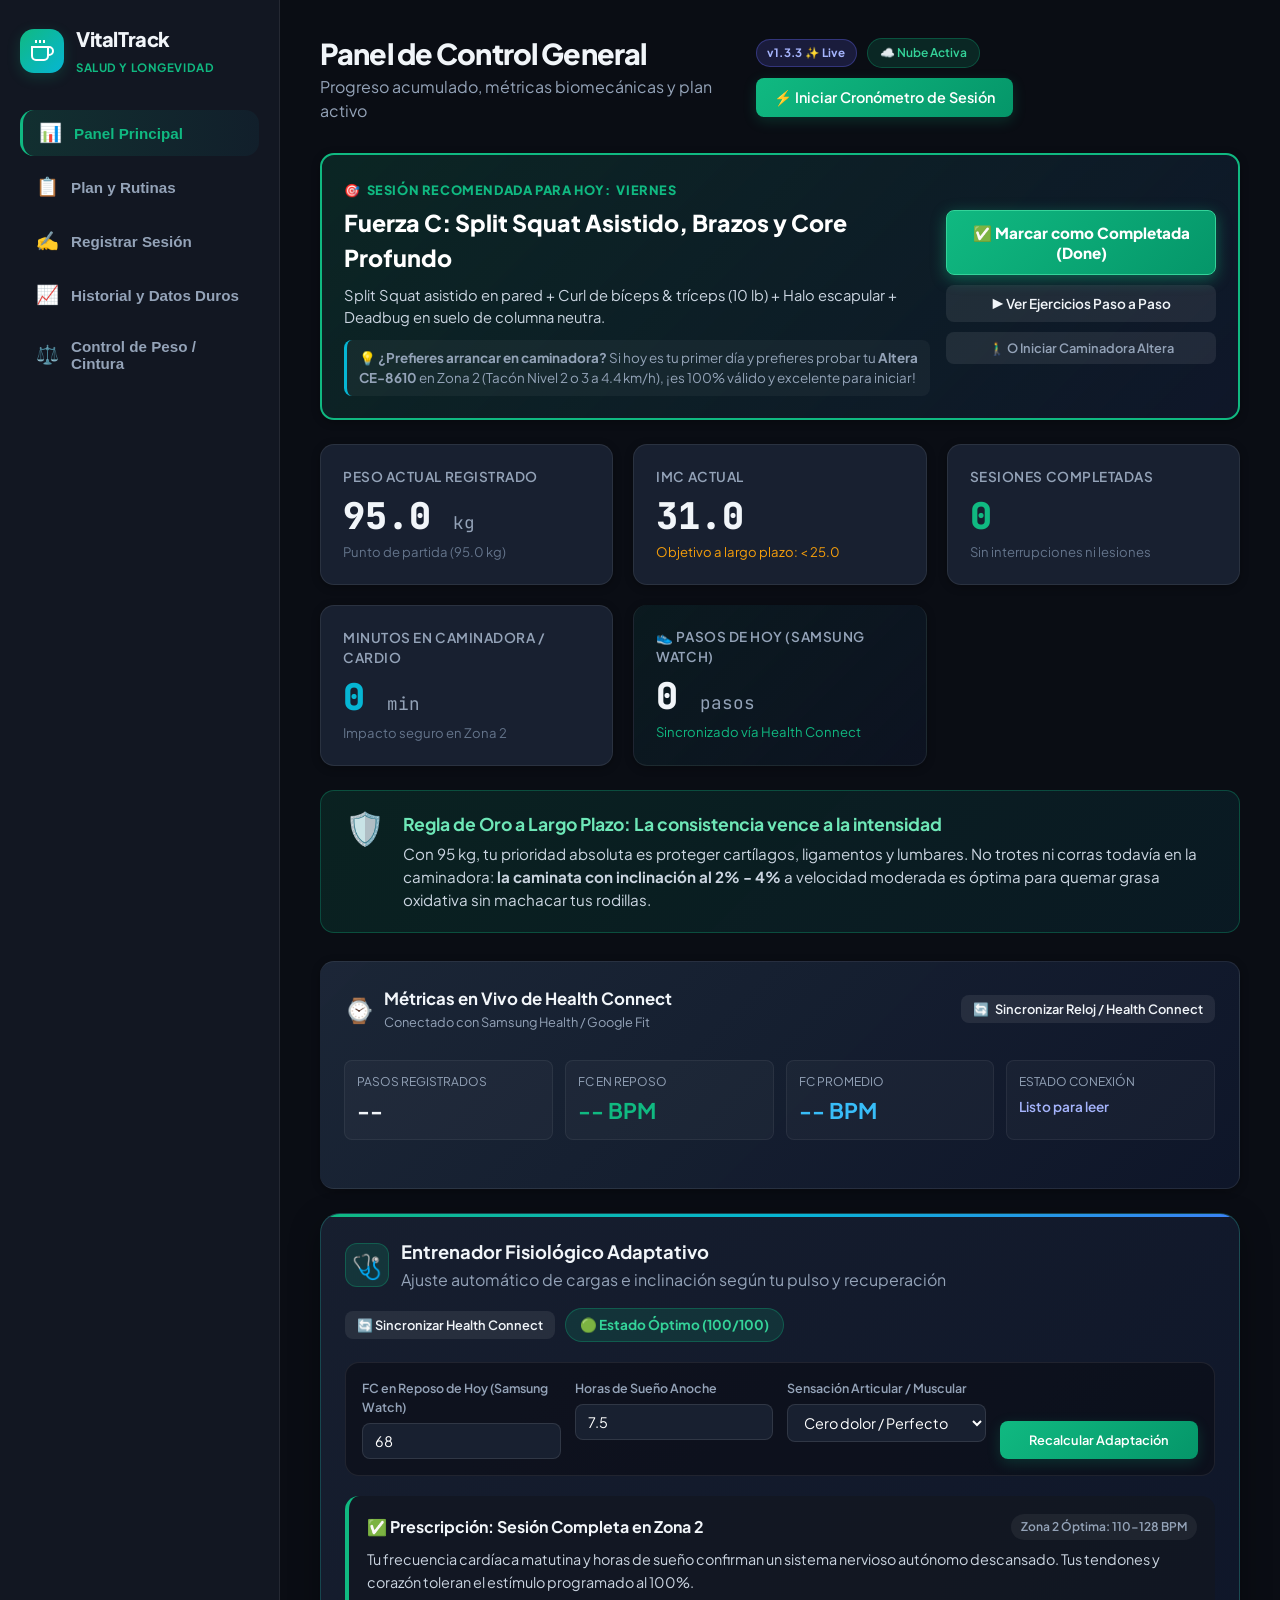
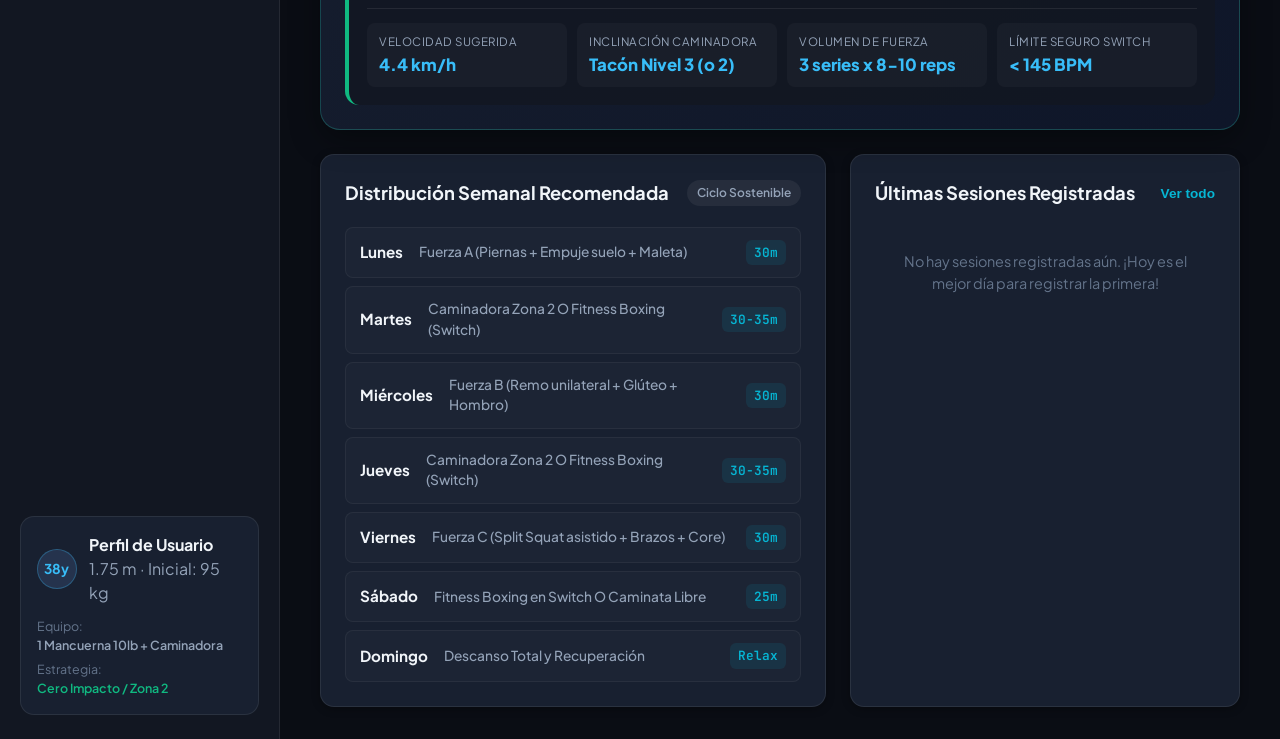
==== index.html @ 14ac1764 "Update index.html with dashboard today steps card" ====
<!DOCTYPE html>
<html lang="es">
<head>
  <meta charset="UTF-8">
  <meta name="viewport" content="width=device-width, initial-scale=1.0, maximum-scale=1.0, user-scalable=no">
  <title>Fitness Tracker & Plan a Largo Plazo</title>
  <meta name="theme-color" content="#0b0f19">
  <meta name="apple-mobile-web-app-capable" content="yes">
  <meta name="apple-mobile-web-app-status-bar-style" content="black-translucent">
  <link rel="manifest" href="manifest.json">
  <link rel="icon" type="image/png" href="icon-192.png">
  <link rel="apple-touch-icon" href="icon-192.png">
  <link rel="preconnect" href="https://fonts.googleapis.com">
  <link rel="preconnect" href="https://fonts.gstatic.com" crossorigin>
  <link href="https://fonts.googleapis.com/css2?family=Plus+Jakarta+Sans:wght@300;400;500;600;700;800&family=JetBrains+Mono:wght@400;600&display=swap" rel="stylesheet">
  <link rel="stylesheet" href="styles.css">
</head>
<body>
  <div class="app-layout">
    <!-- Barra Lateral -->
    <aside class="sidebar">
      <div class="brand">
        <div class="brand-icon">
          <svg viewBox="0 0 24 24" width="24" height="24" stroke="currentColor" stroke-width="2" fill="none">
            <path d="M18 8h1a4 4 0 0 1 0 8h-1"></path>
            <path d="M2 8h16v9a4 4 0 0 1-4 4H6a4 4 0 0 1-4-4V8z"></path>
            <line x1="6" y1="1" x2="6" y2="4"></line>
            <line x1="10" y1="1" x2="10" y2="4"></line>
            <line x1="14" y1="1" x2="14" y2="4"></line>
          </svg>
        </div>
        <div>
          <h2>VitalTrack</h2>
          <span class="badge-sub">Salud y Longevidad</span>
        </div>
      </div>

      <nav class="nav-menu">
        <button class="nav-item active" data-tab="tab-dashboard" id="nav-btn-dash">
          <span class="nav-icon">📊</span>
          <span>Panel Principal</span>
        </button>
        <button class="nav-item" data-tab="tab-rutinas" id="nav-btn-routines">
          <span class="nav-icon">📋</span>
          <span>Plan y Rutinas</span>
        </button>
        <button class="nav-item" data-tab="tab-registro" id="nav-btn-log">
          <span class="nav-icon">✍️</span>
          <span>Registrar Sesión</span>
        </button>
        <button class="nav-item" data-tab="tab-historial" id="nav-btn-history">
          <span class="nav-icon">📈</span>
          <span>Historial y Datos Duros</span>
        </button>
        <button class="nav-item" data-tab="tab-metricas" id="nav-btn-metrics">
          <span class="nav-icon">⚖️</span>
          <span>Control de Peso / Cintura</span>
        </button>
      </nav>

      <div class="profile-summary-box">
        <div class="profile-header">
          <div class="avatar">38y</div>
          <div>
            <strong>Perfil de Usuario</strong>
            <div class="text-muted">1.75 m · Inicial: 95 kg</div>
          </div>
        </div>
        <div class="profile-status">
          <div class="stat-mini">
            <span class="lbl">Equipo:</span>
            <span class="val">1 Mancuerna 10lb + Caminadora</span>
          </div>
          <div class="stat-mini">
            <span class="lbl">Estrategia:</span>
            <span class="val accent-green">Cero Impacto / Zona 2</span>
          </div>
        </div>
      </div>
    </aside>

    <!-- Contenido Principal -->
    <main class="main-content">
      <!-- Top header -->
      <header class="top-bar">
        <div>
          <h1 id="page-title">Panel de Control General</h1>
          <p class="text-muted" id="page-subtitle">Progreso acumulado, métricas biomecánicas y plan activo</p>
        </div>
        <div class="header-actions" style="display: flex; align-items: center; gap: 10px; flex-wrap: wrap;">
          <span id="app-version-badge" style="font-size: 0.72rem; color: #a5b4fc; background: rgba(99, 102, 241, 0.18); border: 1px solid rgba(99, 102, 241, 0.35); padding: 4px 10px; border-radius: 20px; font-weight: 700; letter-spacing: 0.3px;">v1.3.3 ✨ Live</span>
          <span id="sync-cloud-status" class="readiness-pill readiness-green" style="font-size: 0.75rem; padding: 5px 12px; font-weight: 600;">
            ☁️ Nube Activa
          </span>
          <button id="btn-quick-workout" class="btn btn-primary">
            <span>⚡ Iniciar Cronómetro de Sesión</span>
          </button>
        </div>
      </header>

      <!-- SECCIÓN 1: PANEL PRINCIPAL -->
      <section id="tab-dashboard" class="tab-pane active">
        <!-- Tarjeta Principal: Tu Entrenamiento Programado de Hoy -->
        <div class="card" id="today-workout-banner" style="margin-bottom: 24px; border: 2px solid #10b981; background: linear-gradient(135deg, rgba(16, 185, 129, 0.14), rgba(15, 23, 42, 0.95)); padding: 22px;">
          <div style="display: flex; justify-content: space-between; align-items: flex-start; flex-wrap: wrap; gap: 16px;">
            <div style="flex: 1; min-width: 280px;">
              <div style="display: inline-flex; align-items: center; gap: 6px; font-size: 0.8rem; font-weight: 800; color: #10b981; letter-spacing: 0.6px; text-transform: uppercase; margin-bottom: 6px;">
                <span>🎯</span> SESIÓN RECOMENDADA PARA HOY: <span id="today-day-name">VIERNES</span>
              </div>
              <h2 style="font-size: 1.45rem; font-weight: 800; color: #fff; margin: 0 0 8px;" id="today-workout-title">
                Fuerza C: Split Squat Asistido, Brazos y Core Profundo
              </h2>
              <p style="font-size: 0.92rem; color: #cbd5e1; margin: 0 0 12px; line-height: 1.5;" id="today-workout-desc">
                Split Squat asistido en pared + Curl de bíceps & tríceps (10 lb) + Halo escapular + Deadbug en suelo de columna neutra.
              </p>
              <div style="font-size: 0.84rem; color: #94a3b8; background: rgba(255,255,255,0.04); padding: 8px 12px; border-radius: 8px; border-left: 3px solid #06b6d4;">
                💡 <strong>¿Prefieres arrancar en caminadora?</strong> Si hoy es tu primer día y prefieres probar tu <strong>Altera CE-8610</strong> en Zona 2 (Tacón Nivel 2 o 3 a 4.4 km/h), ¡es 100% válido y excelente para iniciar!
              </div>
            </div>
            <div style="display: flex; flex-direction: column; gap: 10px; align-self: center; width: 100%; max-width: 270px;">
              <button type="button" class="btn btn-primary" id="btn-mark-today-done" style="padding: 12px 16px; font-size: 0.95rem; font-weight: 800; width: 100%; background: linear-gradient(135deg, #10b981, #059669); border: 1px solid #34d399; box-shadow: 0 4px 15px rgba(16, 185, 129, 0.45); cursor: pointer;">
                ✅ Marcar como Completada (Done)
              </button>
              <button type="button" class="btn btn-secondary" id="btn-start-today-workout" style="padding: 10px 14px; font-size: 0.85rem; width: 100%;">
                ▶️ Ver Ejercicios Paso a Paso
              </button>
              <button type="button" class="btn btn-secondary" id="btn-start-treadmill-alt" style="padding: 8px 12px; font-size: 0.8rem; width: 100%; color: #94a3b8;">
                🚶‍♂️ O Iniciar Caminadora Altera
              </button>
            </div>
          </div>
        </div>

        <div class="stats-grid">
          <div class="stat-card">
            <div class="stat-title">Peso Actual Registrado</div>
            <div class="stat-value" id="dash-current-weight">95.0 <span class="unit">kg</span></div>
            <div class="stat-caption text-neutral" id="dash-weight-diff">Punto de partida establecido</div>
          </div>

          <div class="stat-card">
            <div class="stat-title">IMC Actual</div>
            <div class="stat-value" id="dash-imc">31.0</div>
            <div class="stat-caption text-yellow">Objetivo a largo plazo: &lt; 25.0</div>
          </div>

          <div class="stat-card">
            <div class="stat-title">Sesiones Completadas</div>
            <div class="stat-value text-green" id="dash-total-sessions">0</div>
            <div class="stat-caption">Sin interrupciones ni lesiones</div>
          </div>

          <div class="stat-card">
            <div class="stat-title">Minutos en Caminadora / Cardio</div>
            <div class="stat-value text-blue" id="dash-treadmill-mins">0 <span class="unit">min</span></div>
            <div class="stat-caption">Impacto seguro en Zona 2</div>
          </div>

          <div class="stat-card" style="border-top: 3px solid var(--accent-teal); background: linear-gradient(135deg, rgba(20, 184, 166, 0.08), rgba(15, 23, 42, 0.6));">
            <div class="stat-title">👟 Pasos de Hoy (Samsung Watch)</div>
            <div class="stat-value" id="dash-today-steps" style="color: var(--accent-teal); font-weight: 800;">0 <span class="unit">pasos</span></div>
            <div class="stat-caption text-green" id="dash-steps-caption">Sincronizado vía Health Connect</div>
          </div>
        </div>

        <!-- Banner de Filosofía de Seguridad -->
        <div class="safety-banner">
          <div class="banner-icon">🛡️</div>
          <div class="banner-body">
            <h3>Regla de Oro a Largo Plazo: La consistencia vence a la intensidad</h3>
            <p>Con 95 kg, tu prioridad absoluta es proteger cartílagos, ligamentos y lumbares. No trotes ni corras todavía en la caminadora: <strong>la caminata con inclinación al 2% - 4%</strong> a velocidad moderada es óptima para quemar grasa oxidativa sin machacar tus rodillas.</p>
          </div>
        </div>

        <!-- Tarjeta de Estado y Métricas en Vivo de Health Connect -->
        <div class="card" id="hc-live-card" style="margin-bottom: 24px; border-left: 4px solid var(--accent-teal); background: linear-gradient(135deg, rgba(30,41,59,0.9), rgba(15,23,42,0.95));">
          <div class="card-header" style="padding-bottom: 8px; display: flex; justify-content: space-between; align-items: center; flex-wrap: wrap; gap: 10px;">
            <div style="display: flex; align-items: center; gap: 10px;">
              <span style="font-size: 1.5rem;">⌚</span>
              <div>
                <h3 style="margin: 0; font-size: 1.05rem;">Métricas en Vivo de Health Connect</h3>
                <p class="text-muted" style="margin: 2px 0 0; font-size: 0.8rem;" id="hc-live-status-desc">
                  Conectado con Samsung Health / Google Fit
                </p>
              </div>
            </div>
            <button type="button" id="btn-sync-health-connect" class="btn btn-secondary btn-sm" style="display: flex; align-items: center; gap: 6px;">
              <span>🔄</span> Sincronizar Reloj / Health Connect
            </button>
          </div>
          <div class="stats-grid" style="grid-template-columns: repeat(auto-fit, minmax(130px, 1fr)); gap: 12px; margin-top: 14px;">
            <div style="background: rgba(255,255,255,0.03); padding: 12px; border-radius: 8px; border: 1px solid rgba(255,255,255,0.06);">
              <div style="font-size: 0.75rem; color: var(--text-muted); text-transform: uppercase;">Pasos Registrados</div>
              <div style="font-size: 1.35rem; font-weight: 700; color: var(--accent-teal); margin-top: 4px;" id="hc-live-steps">--</div>
            </div>
            <div style="background: rgba(255,255,255,0.03); padding: 12px; border-radius: 8px; border: 1px solid rgba(255,255,255,0.06);">
              <div style="font-size: 0.75rem; color: var(--text-muted); text-transform: uppercase;">FC en Reposo</div>
              <div style="font-size: 1.35rem; font-weight: 700; color: #10b981; margin-top: 4px;" id="hc-live-rhr">-- BPM</div>
            </div>
            <div style="background: rgba(255,255,255,0.03); padding: 12px; border-radius: 8px; border: 1px solid rgba(255,255,255,0.06);">
              <div style="font-size: 0.75rem; color: var(--text-muted); text-transform: uppercase;">FC Promedio</div>
              <div style="font-size: 1.35rem; font-weight: 700; color: #38bdf8; margin-top: 4px;" id="hc-live-avghr">-- BPM</div>
            </div>
            <div style="background: rgba(255,255,255,0.03); padding: 12px; border-radius: 8px; border: 1px solid rgba(255,255,255,0.06);">
              <div style="font-size: 0.75rem; color: var(--text-muted); text-transform: uppercase;">Estado Conexión</div>
              <div style="font-size: 0.85rem; font-weight: 600; color: #a5b4fc; margin-top: 6px;" id="hc-live-time">Listo para leer</div>
            </div>
          </div>
        </div>

        <!-- Entrenador Fisiológico Adaptativo (Semáforo de Recuperación y Cargas) -->
        <div class="coach-card" id="adaptive-coach-section">
          <div class="coach-header">
            <div class="coach-title-area">
              <div class="coach-avatar">🩺</div>
              <div>
                <h3>Entrenador Fisiológico Adaptativo</h3>
                <p class="text-muted">Ajuste automático de cargas e inclinación según tu pulso y recuperación</p>
              </div>
            </div>
            <div style="display: flex; gap: 10px; align-items: center; flex-wrap: wrap;">
              <button type="button" id="btn-sync-health-connect" class="btn btn-secondary btn-sm" title="Leer métricas automáticamente de Health Connect">🔄 Sincronizar Health Connect</button>
              <div id="coach-readiness-pill" class="readiness-pill readiness-green">
                <span>🟢 Estado Óptimo (92/100)</span>
              </div>
            </div>
          </div>

          <div class="coach-inputs-row">
            <div class="coach-input-item">
              <label for="coach-rhr">FC en Reposo de Hoy (Samsung Watch)</label>
              <input type="number" id="coach-rhr" value="68" placeholder="Ej. 68 BPM">
            </div>
            <div class="coach-input-item">
              <label for="coach-sleep">Horas de Sueño Anoche</label>
              <input type="number" step="0.5" id="coach-sleep" value="7.5" placeholder="Ej. 7.5 h">
            </div>
            <div class="coach-input-item">
              <label for="coach-soreness">Sensación Articular / Muscular</label>
              <select id="coach-soreness">
                <option value="none" selected>Cero dolor / Perfecto</option>
                <option value="mild">Fatiga muscular leve normal</option>
                <option value="joint-ache">Molestia en rodilla o espalda</option>
              </select>
            </div>
            <div class="coach-input-item" style="justify-content: flex-end;">
              <button type="button" id="btn-recalculate-coach" class="btn btn-primary btn-sm" style="height: 38px;">Recalcular Adaptación</button>
            </div>
          </div>

          <div class="adaptive-verdict" id="coach-verdict-box">
            <div class="verdict-headline">
              <span id="verdict-title">✅ Prescripción para Hoy: Sesión Completa en Zona 2</span>
              <span class="badge-tag" id="verdict-tag">Zona 2 Objetivo: 110-128 BPM</span>
            </div>
            <p class="verdict-body" id="verdict-text">
              Tu ritmo cardíaco en reposo y sueño indican excelente recuperación del sistema nervioso. Hoy tu corazón y articulaciones están listos para el trabajo estándar sin riesgo.
            </p>
            <div class="adaptive-params-grid">
              <div class="param-item">
                <div class="param-label">Velocidad Sugerida</div>
                <div class="param-value" id="param-speed">4.5 km/h</div>
              </div>
              <div class="param-item">
                <div class="param-label">Inclinación Caminadora</div>
                <div class="param-value" id="param-incline">2.5%</div>
              </div>
              <div class="param-item">
                <div class="param-label">Volumen de Fuerza</div>
                <div class="param-value" id="param-sets">3 series x 8-10 reps</div>
              </div>
              <div class="param-item">
                <div class="param-label">Límite Seguro Switch</div>
                <div class="param-value" id="param-boxing-hr">&lt; 145 BPM</div>
              </div>
            </div>
          </div>
        </div>

        <!-- Acceso rápido a las fases y agenda de hoy -->
        <div class="dashboard-columns">
          <div class="card col-left">
            <div class="card-header">
              <h3>Distribución Semanal Recomendada</h3>
              <span class="badge-tag">Ciclo Sostenible</span>
            </div>
            <div class="weekly-schedule">
              <div class="day-row" data-day="1">
                <span class="day-name">Lunes</span>
                <span class="day-task">Fuerza A (Piernas + Empuje suelo + Maleta)</span>
                <span class="day-time">30m</span>
              </div>
              <div class="day-row" data-day="2">
                <span class="day-name">Martes</span>
                <span class="day-task">Caminadora Zona 2 O Fitness Boxing (Switch)</span>
                <span class="day-time">30-35m</span>
              </div>
              <div class="day-row" data-day="3">
                <span class="day-name">Miércoles</span>
                <span class="day-task">Fuerza B (Remo unilateral + Glúteo + Hombro)</span>
                <span class="day-time">30m</span>
              </div>
              <div class="day-row" data-day="4">
                <span class="day-name">Jueves</span>
                <span class="day-task">Caminadora Zona 2 O Fitness Boxing (Switch)</span>
                <span class="day-time">30-35m</span>
              </div>
              <div class="day-row" data-day="5">
                <span class="day-name">Viernes</span>
                <span class="day-task">Fuerza C (Split Squat asistido + Brazos + Core)</span>
                <span class="day-time">30m</span>
              </div>
              <div class="day-row" data-day="6">
                <span class="day-name">Sábado</span>
                <span class="day-task">Fitness Boxing en Switch O Caminata Libre</span>
                <span class="day-time">25m</span>
              </div>
              <div class="day-row" data-day="0">
                <span class="day-name">Domingo</span>
                <span class="day-task text-muted">Descanso Total y Recuperación</span>
                <span class="day-time">Relax</span>
              </div>
            </div>
          </div>

          <div class="card col-right">
            <div class="card-header">
              <h3>Últimas Sesiones Registradas</h3>
              <button class="btn-text" id="btn-view-all-history">Ver todo</button>
            </div>
            <div id="dash-recent-list" class="recent-list">
              <p class="empty-state">No hay sesiones registradas aún. ¡Hoy es el mejor día para registrar la primera!</p>
            </div>
          </div>
        </div>
      </section>

      <!-- SECCIÓN 2: PLAN Y RUTINAS DETALLADAS -->
      <section id="tab-rutinas" class="tab-pane">
        <div class="routines-nav">
          <button class="sub-tab-btn active" data-routine="caminadora">🚶‍♂️ Caminadora (Cardio Zona 2)</button>
          <button class="sub-tab-btn" data-routine="boxing">🥊 Fitness Boxing (Nintendo Switch)</button>
          <button class="sub-tab-btn" data-routine="fuerza-a">💪 Rutina A (Piernas & Empuje)</button>
          <button class="sub-tab-btn" data-routine="fuerza-b">🛡️ Rutina B (Espalda & Cadera)</button>
          <button class="sub-tab-btn" data-routine="fuerza-c">⚖️ Rutina C (Cuerpo Completo & Core)</button>
        </div>

        <div id="routine-content" class="routine-viewer card">
          <!-- Se inyecta dinámicamente con app.js -->
        </div>

        <!-- Cronómetro y Temporizador Flotante/Integrado -->
        <div class="timer-card card">
          <div class="timer-header">
            <h3>⏱️ Asistente de Sesión & Descanso</h3>
            <span class="text-muted">Controla tus descansos entre series (60-90 seg) o tu caminata</span>
          </div>
          <div class="timer-display" id="timer-display">00:00</div>
          <div class="timer-controls">
            <button class="btn btn-secondary" id="timer-btn-start">Iniciar</button>
            <button class="btn btn-secondary" id="timer-btn-pause">Pausa</button>
            <button class="btn btn-secondary" id="timer-btn-reset">Reiniciar</button>
            <div class="timer-presets">
              <span>Descanso rápido:</span>
              <button class="btn-chip" data-secs="60">60s</button>
              <button class="btn-chip" data-secs="90">90s</button>
              <button class="btn-chip" data-secs="120">2 min</button>
              <button class="btn-chip" data-secs="1800">30 min (Caminadora)</button>
            </div>
          </div>
        </div>
      </section>

      <!-- SECCIÓN 3: REGISTRAR SESIÓN -->
      <section id="tab-registro" class="tab-pane">
        <div class="form-container card">
          <div class="card-header">
            <h3>📝 Registrar Nueva Sesión de Entrenamiento</h3>
            <span class="text-muted">Guarda datos duros para monitorear tu volumen y sensaciones</span>
          </div>

          <form id="workout-form">
            <div class="form-grid">
              <div class="form-group">
                <label for="input-date">Fecha de la Sesión</label>
                <input type="date" id="input-date" required>
              </div>

              <div class="form-group">
                <label for="input-category">Tipo de Entrenamiento</label>
                <select id="input-category" required>
                  <option value="Caminadora">Caminadora (Cardio Inclinación / Zona 2)</option>
                  <option value="Fitness Boxing (Switch)">🥊 Fitness Boxing (Nintendo Switch)</option>
                  <option value="Fuerza A">Rutina A (Pierna + Suelo + Maleta 10lb)</option>
                  <option value="Fuerza B">Rutina B (Remo + Glúteo + Hombro 10lb)</option>
                  <option value="Fuerza C">Rutina C (Split Squat + Brazos + Core)</option>
                  <option value="Movilidad">Movilidad / Estiramientos articulares</option>
                </select>
              </div>

              <div class="form-group">
                <label for="input-duration">Duración Total (minutos)</label>
                <input type="number" id="input-duration" min="5" max="180" placeholder="Ej. 30" required>
              </div>

              <div class="form-group">
                <label for="input-rpe">Esfuerzo Percibido (RPE de 1 a 10)</label>
                <select id="input-rpe">
                  <option value="4">4 - Muy ligero (Calentamiento)</option>
                  <option value="5">5 - Ligero (Puedo hablar sin problemas)</option>
                  <option value="6" selected>6 - Moderado (Zona 2 perfecta, cómodo y constante)</option>
                  <option value="7">7 - Vigoroso (Respiración más rápida pero controlada)</option>
                  <option value="8">8 - Exigente (Cuesta mantener conversación)</option>
                  <option value="9">9 - Muy duro (Cerca del límite, evitar por ahora)</option>
                </select>
              </div>
            </div>

            <!-- Campos específicos de caminadora -->
            <div id="treadmill-fields" class="subform-box">
              <h4>Parámetros de Caminadora (Datos Duros)</h4>
              <div class="form-grid">
                <div class="form-group">
                  <label for="input-distance">Distancia (km)</label>
                  <input type="number" step="0.01" id="input-distance" placeholder="Ej. 2.40">
                </div>
                <div class="form-group">
                  <label for="input-speed">Velocidad en Consola Altera (km/h)</label>
                  <input type="number" step="0.1" id="input-speed" placeholder="Ej. 4.4">
                </div>
                <div class="form-group">
                  <label for="input-incline">Tacón Hexagonal (Nivel 1 al 6)</label>
                  <input type="number" step="1" min="1" max="6" id="input-incline" placeholder="Ej. 2 o 3 (Recomendado)">
                </div>
                <div class="form-group">
                  <label for="input-calories">Calorías Consola Altera (kcal)</label>
                  <input type="number" id="input-calories" placeholder="Ej. 180">
                </div>
            <!-- Biometría de Samsung Health / Google Fit -->
            <div class="subform-box wearable-box">
              <h4>⌚ Datos de Wearable (Samsung Health / Google Fit)</h4>
              <div class="form-grid">
                <div class="form-group">
                  <label for="input-hr-avg">FC Promedio (BPM) <span class="badge-tag">Zona 2: 110-128</span></label>
                  <input type="number" id="input-hr-avg" placeholder="Ej. 118">
                </div>
                <div class="form-group">
                  <label for="input-hr-max">FC Máxima (BPM)</label>
                  <input type="number" id="input-hr-max" placeholder="Ej. 132">
                </div>
                <div class="form-group">
                  <label for="input-steps">Pasos del Día (Reloj / Celular)</label>
                  <input type="number" id="input-steps" placeholder="Ej. 7200">
                </div>
                <div class="form-group">
                  <label for="input-active-cal">Calorías Activas (Samsung / Fit)</label>
                  <input type="number" id="input-active-cal" placeholder="Ej. 240">
                </div>
              </div>
            </div>

            <!-- Notas de fuerza o sensaciones -->
            <div class="form-group">
              <label for="input-notes">Notas de la sesión, pesos, repeticiones y estado articular</label>
              <textarea id="input-notes" rows="3" placeholder="Ejemplo: 'Sentadillas a la silla 3x12 con mancuerna 10lb al pecho. Cero molestia en rodillas. En caminadora mantuve 4.5 km/h a 2% inclinación sin fatiga lumbar.'"></textarea>
            </div>

            <div class="form-group">
              <label class="checkbox-label">
                <input type="checkbox" id="input-no-pain" checked>
                <span>✅ Sesión completada <strong>sin dolores articulares</strong> (solo fatiga muscular normal).</span>
              </label>
            </div>

            <div class="form-actions">
              <button type="submit" class="btn btn-primary" id="btn-save-workout">Guardar Registro en la Base de Datos</button>
            </div>
          </form>
        </div>
      </section>

      <!-- SECCIÓN 4: HISTORIAL Y DATOS DUROS -->
      <section id="tab-historial" class="tab-pane">
        <div class="card">
          <div class="card-header">
            <div>
              <h3>Historial Completo de Entrenamientos</h3>
              <p class="text-muted">Todos los registros guardados en tu espacio de trabajo local</p>
            </div>
            <div class="filter-actions" style="display: flex; gap: 8px; flex-wrap: wrap; align-items: center;">
              <select id="filter-category" class="select-sm">
                <option value="all">Todas las categorías</option>
                <option value="Caminadora">Caminadora</option>
                <option value="Fitness Boxing (Switch)">Fitness Boxing (Switch)</option>
                <option value="Fuerza A">Fuerza A</option>
                <option value="Fuerza B">Fuerza B</option>
                <option value="Fuerza C">Fuerza C</option>
                <option value="Movilidad">Movilidad</option>
              </select>
              <button id="btn-sync-cloud-action" class="btn btn-primary btn-sm" title="Sincronizar ahora con la nube en tiempo real">☁️ Sincronizar Nube</button>
              <button id="btn-save-drive" class="btn btn-secondary btn-sm" title="Descargar copia local de respaldo en archivo JSON">💾 Copia JSON</button>
            </div>
          </div>

          <div class="table-responsive">
            <table class="data-table" id="table-history">
              <thead>
                <tr>
                  <th>Fecha</th>
                  <th>Tipo</th>
                  <th>Duración</th>
                  <th>Datos Caminadora</th>
                  <th>RPE</th>
                  <th>Estado Articular</th>
                  <th>Notas</th>
                  <th>Acción</th>
                </tr>
              </thead>
              <tbody id="history-tbody">
                <!-- Se llena con app.js -->
              </tbody>
            </table>
          </div>
        </div>
      </section>

      <!-- SECCIÓN 5: MÉTRICAS Y PESO -->
      <section id="tab-metricas" class="tab-pane">
        <div class="metrics-grid">
          <div class="card">
            <div class="card-header">
              <h3>Registro Periódico de Peso y Medidas</h3>
              <span class="text-muted">Recomendación: Pésate 1 vez a la semana en ayunas</span>
            </div>

            <form id="metrics-form">
              <div class="form-grid">
                <div class="form-group">
                  <label for="metric-date">Fecha de Medición</label>
                  <input type="date" id="metric-date" required>
                </div>
                <div class="form-group">
                  <label for="metric-weight">Peso Corporal (kg)</label>
                  <input type="number" step="0.1" id="metric-weight" placeholder="Ej. 94.5" required>
                </div>
                <div class="form-group">
                  <label for="metric-waist">Cintura a nivel del ombligo (cm)</label>
                  <input type="number" step="0.5" id="metric-waist" placeholder="Ej. 102">
                </div>
                <div class="form-group">
                  <label for="metric-energy">Nivel de Energía General</label>
                  <select id="metric-energy">
                    <option value="Excelente">Excelente (vital, descansado)</option>
                    <option value="Bueno" selected>Bueno (normal y activo)</option>
                    <option value="Regular">Regular (algo de fatiga acumulada)</option>
                    <option value="Bajo">Bajo (requiere más descanso/sueño)</option>
                  </select>
                </div>
                <div class="form-group">
                  <label for="metric-rhr">FC en Reposo al Despertar (BPM)</label>
                  <input type="number" id="metric-rhr" placeholder="Ej. 68 (Samsung Health)">
                </div>
                <div class="form-group">
                  <label for="metric-sleep">Horas de Sueño Anoche</label>
                  <input type="number" step="0.5" id="metric-sleep" placeholder="Ej. 7.5">
                </div>
              </div>
              <div class="form-actions">
                <button type="submit" class="btn btn-primary">Registrar Medición</button>
              </div>
            </form>
          </div>

          <div class="card">
            <div class="card-header">
              <h3>Evolución de Datos Corporales</h3>
              <span class="badge-tag">Histórico</span>
            </div>
            <div class="table-responsive">
              <table class="data-table">
                <thead>
                  <tr>
                    <th>Fecha</th>
                    <th>Peso (kg)</th>
                    <th>IMC</th>
                    <th>Cintura (cm)</th>
                    <th>FC Reposo (BPM)</th>
                    <th>Sueño (h)</th>
                    <th>Energía</th>
                    <th>Eliminar</th>
                  </tr>
                </thead>
                <tbody id="metrics-tbody">
                  <!-- Se llena con JS -->
                </tbody>
              </table>
            </div>
          </div>
      </section>
    </main>
  </div>

  <!-- Modal Reproductor de Video y Técnica Biomecánica -->
  <div id="video-modal" class="video-modal-backdrop">
    <div class="video-modal-content">
      <div class="video-modal-header">
        <div>
          <h3 id="video-modal-title">Demostración Técnica</h3>
          <span id="video-modal-subtitle" style="font-size: 0.82rem; color: #94a3b8; display: block; margin-top: 2px;">Enfoque Cero Impacto & Biomecánica Clínica</span>
        </div>
        <button id="video-modal-close" class="btn-close-modal" aria-label="Cerrar">&times;</button>
      </div>
      <div class="video-modal-body">
        <div id="video-player-container" class="video-responsive-wrapper">
          <!-- iframe o video se inyecta dinámicamente -->
        </div>
      </div>
      <div class="video-modal-footer">
        <div id="video-modal-cue-box" class="video-cue-box">
          <div style="font-size: 0.8rem; font-weight: 800; color: #10b981; margin-bottom: 4px; letter-spacing: 0.5px;">💡 CLAVE BIOMECÁNICA SEGURA:</div>
          <p id="video-modal-cue-text" style="font-size: 0.88rem; color: #e2e8f0; margin: 0; line-height: 1.45;"></p>
        </div>
        <div class="video-actions-row">
          <div style="display: flex; gap: 8px; flex-wrap: wrap;">
            <a id="video-btn-yt-external" href="#" target="_blank" rel="noopener noreferrer" class="btn btn-secondary btn-sm" style="color: #f87171; border: 1px solid rgba(248, 113, 113, 0.35);">
              <span>▶️ Abrir en YouTube</span>
            </a>
            <button type="button" id="video-btn-drive-opt" class="btn btn-secondary btn-sm" style="color: #60a5fa; border: 1px solid rgba(96, 165, 250, 0.35);">
              <span>📁 Usar Google Drive</span>
            </button>
          </div>
          <button type="button" class="btn btn-secondary btn-sm" id="btn-modal-close-footer">
            <span>Cerrar</span>
          </button>
        </div>
      </div>
    </div>
  </div>

  <!-- Modal Marcar Sesión Completada (Done) -->
  <div id="quick-done-modal" class="video-modal-backdrop">
    <div class="video-modal-content" style="max-width: 520px; background: #111827; border: 1px solid rgba(16, 185, 129, 0.4); box-shadow: 0 10px 40px rgba(0,0,0,0.8);">
      <div class="video-modal-header" style="border-bottom: 1px solid rgba(255, 255, 255, 0.1); padding: 18px 22px;">
        <div>
          <h3 style="color: #34d399; display: flex; align-items: center; gap: 8px; font-size: 1.2rem; margin: 0;">
            <span>🎉</span> ¡Sesión de Hoy Completada! (Done)
          </h3>
          <span style="font-size: 0.82rem; color: #94a3b8; display: block; margin-top: 4px;">
            Guardar en tu historial local y sincronizar con tu nube en GitHub
          </span>
        </div>
        <button id="quick-done-modal-close" class="btn-close-modal" aria-label="Cerrar">&times;</button>
      </div>
      <div class="video-modal-body" style="padding: 22px;">
        <form id="quick-done-form" onsubmit="handleQuickDoneSubmit(event)">
          <div class="form-group" style="margin-bottom: 14px;">
            <label for="quick-done-category" style="font-weight: 600; font-size: 0.85rem; color: #cbd5e1; display: block; margin-bottom: 6px;">Entrenamiento realizado:</label>
            <select id="quick-done-category" style="width: 100%; padding: 10px 12px; border-radius: 8px; background: #0f172a; border: 1px solid #334155; color: #fff; font-size: 0.9rem;">
              <option value="Fuerza C">Rutina C: Split Squat + Brazos + Core (Recomendada Hoy)</option>
              <option value="Caminadora">Caminadora Altera CE-8610 (Cardio Zona 2)</option>
              <option value="Fitness Boxing (Switch)">🥊 Fitness Boxing 3 (Nintendo Switch)</option>
              <option value="Fuerza A">Rutina A: Piernas, Suelo y Maleta 10 lb</option>
              <option value="Fuerza B">Rutina B: Remo, Glúteos y Hombro 10 lb</option>
              <option value="Movilidad">Movilidad y Estiramientos</option>
            </select>
          </div>

          <div class="form-group" style="margin-bottom: 14px;">
            <label for="quick-done-duration" style="font-weight: 600; font-size: 0.85rem; color: #cbd5e1; display: block; margin-bottom: 6px;">Duración de la sesión (minutos):</label>
            <div style="display: flex; gap: 8px; margin-bottom: 8px;">
              <button type="button" class="btn btn-secondary btn-sm" onclick="setQuickDuration(20)" style="flex: 1; padding: 6px 0;">20 min</button>
              <button type="button" class="btn btn-secondary btn-sm" onclick="setQuickDuration(30)" style="flex: 1; padding: 6px 0;">30 min</button>
              <button type="button" class="btn btn-secondary btn-sm" onclick="setQuickDuration(40)" style="flex: 1; padding: 6px 0;">40 min</button>
              <button type="button" class="btn btn-secondary btn-sm" onclick="setQuickDuration(45)" style="flex: 1; padding: 6px 0;">45 min</button>
            </div>
            <input type="number" id="quick-done-duration" value="30" min="5" max="180" style="width: 100%; box-sizing: border-box; padding: 10px 12px; border-radius: 8px; background: #0f172a; border: 1px solid #334155; color: #fff; font-size: 0.95rem;" required>
          </div>

          <div class="form-group" style="margin-bottom: 14px;">
            <label for="quick-done-rpe" style="font-weight: 600; font-size: 0.85rem; color: #cbd5e1; display: block; margin-bottom: 6px;">Esfuerzo percibido (RPE 1 al 10):</label>
            <select id="quick-done-rpe" style="width: 100%; padding: 10px 12px; border-radius: 8px; background: #0f172a; border: 1px solid #334155; color: #fff; font-size: 0.9rem;">
              <option value="5">5 - Ligero (Pude hablar todo el tiempo)</option>
              <option value="6" selected>6 - Moderado (Zona 2 perfecta, cómodo y seguro)</option>
              <option value="7">7 - Vigoroso (Respiración activa, buen reto)</option>
              <option value="8">8 - Exigente (Intenso pero controlado)</option>
            </select>
          </div>

          <div class="form-group" style="margin-bottom: 14px;">
            <label for="quick-done-notes" style="font-weight: 600; font-size: 0.85rem; color: #cbd5e1; display: block; margin-bottom: 6px;">Notas / Sensaciones de hoy (opcional):</label>
            <input type="text" id="quick-done-notes" placeholder="Ej. Sesión completada con excelente control" style="width: 100%; box-sizing: border-box; padding: 10px 12px; border-radius: 8px; background: #0f172a; border: 1px solid #334155; color: #fff; font-size: 0.9rem;">
          </div>

          <div class="form-group" style="margin-bottom: 22px;">
            <label style="display: flex; align-items: center; gap: 10px; cursor: pointer; color: #34d399; font-size: 0.88rem; font-weight: 600; background: rgba(16, 185, 129, 0.1); padding: 10px 12px; border-radius: 8px; border: 1px solid rgba(16, 185, 129, 0.25);">
              <input type="checkbox" id="quick-done-nopain" checked style="accent-color: #10b981; width: 18px; height: 18px; cursor: pointer;">
              <span>✅ Sesión completada 100% sin dolor articular (solo fatiga muscular normal)</span>
            </label>
          </div>

          <div style="display: flex; gap: 10px; justify-content: flex-end;">
            <button type="button" class="btn btn-secondary" id="btn-quick-done-cancel" style="padding: 10px 16px;">Cancelar</button>
            <button type="submit" class="btn btn-primary" style="background: linear-gradient(135deg, #10b981, #059669); font-weight: 800; padding: 12px 22px; border: none; box-shadow: 0 4px 15px rgba(16, 185, 129, 0.45); cursor: pointer;">
              💾 Guardar y Sincronizar (Done ✔)
            </button>
          </div>
        </form>
      </div>
    </div>
  </div>

  <script src="app.js"></script>
</body>
</html>
---- styles.css ----
:root {
  --bg-primary: #0a0d14;
  --bg-secondary: #121722;
  --bg-card: #182030;
  --bg-card-hover: #1e283d;
  --border-color: rgba(255, 255, 255, 0.08);
  --border-focus: #10b981;
  
  --text-main: #f1f5f9;
  --text-muted: #94a3b8;
  --text-dim: #64748b;

  --accent-green: #10b981;
  --accent-green-glow: rgba(16, 185, 129, 0.2);
  --accent-cyan: #06b6d4;
  --accent-blue: #3b82f6;
  --accent-yellow: #f59e0b;
  --accent-rose: #f43f5e;
  
  --radius-sm: 8px;
  --radius-md: 14px;
  --radius-lg: 20px;
  --shadow-sm: 0 2px 8px rgba(0, 0, 0, 0.3);
  --shadow-md: 0 8px 24px rgba(0, 0, 0, 0.4);
}

* {
  box-sizing: border-box;
  margin: 0;
  padding: 0;
}

html {
  -webkit-text-size-adjust: 100%;
  text-size-adjust: 100%;
  overflow-x: hidden;
}

body {
  font-family: 'Plus Jakarta Sans', -apple-system, BlinkMacSystemFont, 'Segoe UI', Roboto, sans-serif;
  background-color: var(--bg-primary);
  color: var(--text-main);
  line-height: 1.5;
  min-height: 100vh;
  -webkit-font-smoothing: antialiased;
  -webkit-text-size-adjust: 100%;
  text-size-adjust: 100%;
  overflow-x: hidden;
}

/* Layout */
.app-layout {
  display: flex;
  min-height: 100vh;
}

/* Sidebar */
.sidebar {
  width: 280px;
  background: var(--bg-secondary);
  border-right: 1px solid var(--border-color);
  display: flex;
  flex-direction: column;
  padding: 24px 20px;
  flex-shrink: 0;
}

.brand {
  display: flex;
  align-items: center;
  gap: 12px;
  margin-bottom: 32px;
}

.brand-icon {
  width: 44px;
  height: 44px;
  border-radius: var(--radius-md);
  background: linear-gradient(135deg, #10b981, #06b6d4);
  display: flex;
  align-items: center;
  justify-content: center;
  color: #fff;
  box-shadow: 0 4px 14px var(--accent-green-glow);
}

.brand h2 {
  font-size: 1.25rem;
  font-weight: 800;
  letter-spacing: -0.02em;
}

.badge-sub {
  font-size: 0.72rem;
  color: var(--accent-green);
  text-transform: uppercase;
  font-weight: 700;
  letter-spacing: 0.05em;
}

.nav-menu {
  display: flex;
  flex-direction: column;
  gap: 8px;
  flex: 1;
}

.nav-item {
  display: flex;
  align-items: center;
  gap: 12px;
  padding: 12px 16px;
  background: transparent;
  border: none;
  border-radius: var(--radius-md);
  color: var(--text-muted);
  font-size: 0.95rem;
  font-weight: 600;
  cursor: pointer;
  text-align: left;
  transition: all 0.2s ease;
}

.nav-item:hover {
  background: rgba(255, 255, 255, 0.05);
  color: var(--text-main);
}

.nav-item.active {
  background: linear-gradient(90deg, rgba(16, 185, 129, 0.15), rgba(6, 182, 212, 0.05));
  color: var(--accent-green);
  border-left: 3px solid var(--accent-green);
}

.nav-icon {
  font-size: 1.15rem;
}

/* User Box in Sidebar */
.profile-summary-box {
  background: var(--bg-card);
  border: 1px solid var(--border-color);
  border-radius: var(--radius-md);
  padding: 16px;
  margin-top: 20px;
}

.profile-header {
  display: flex;
  align-items: center;
  gap: 12px;
  margin-bottom: 12px;
}

.avatar {
  width: 40px;
  height: 40px;
  border-radius: 50%;
  background: #25334d;
  color: #38bdf8;
  display: flex;
  align-items: center;
  justify-content: center;
  font-weight: 700;
  font-size: 0.85rem;
  border: 1px solid rgba(56, 189, 248, 0.3);
}

.stat-mini {
  display: flex;
  flex-direction: column;
  font-size: 0.78rem;
  margin-top: 6px;
}

.stat-mini .lbl {
  color: var(--text-dim);
}

.stat-mini .val {
  font-weight: 600;
  color: var(--text-muted);
}

.stat-mini .accent-green {
  color: var(--accent-green);
}

/* Main Area */
.main-content {
  flex: 1;
  padding: 32px 40px;
  overflow-y: auto;
  max-width: 1400px;
}

.top-bar {
  display: flex;
  justify-content: space-between;
  align-items: center;
  margin-bottom: 30px;
}

.top-bar h1 {
  font-size: 1.8rem;
  font-weight: 800;
  letter-spacing: -0.03em;
}

/* Tab panes */
.tab-pane {
  display: none;
  animation: fadeIn 0.3s ease;
}

.tab-pane.active {
  display: block;
}

@keyframes fadeIn {
  from { opacity: 0; transform: translateY(6px); }
  to { opacity: 1; transform: translateY(0); }
}

/* Stats Grid */
.stats-grid {
  display: grid;
  grid-template-columns: repeat(auto-fit, minmax(230px, 1fr));
  gap: 20px;
  margin-bottom: 24px;
}

.stat-card {
  background: var(--bg-card);
  border: 1px solid var(--border-color);
  border-radius: var(--radius-md);
  padding: 22px;
  box-shadow: var(--shadow-sm);
  transition: transform 0.2s ease, border-color 0.2s ease;
}

.stat-card:hover {
  transform: translateY(-2px);
  border-color: rgba(255, 255, 255, 0.15);
}

.stat-title {
  font-size: 0.85rem;
  color: var(--text-muted);
  font-weight: 600;
  text-transform: uppercase;
  letter-spacing: 0.04em;
  margin-bottom: 8px;
}

.stat-value {
  font-size: 2.3rem;
  font-weight: 800;
  font-family: 'JetBrains Mono', monospace;
  line-height: 1.1;
  margin-bottom: 6px;
}

.stat-value .unit {
  font-size: 1.1rem;
  color: var(--text-muted);
  font-weight: 400;
}

.stat-caption {
  font-size: 0.82rem;
  color: var(--text-dim);
}

/* Colors */
.text-green { color: var(--accent-green); }
.text-blue { color: var(--accent-cyan); }
.text-yellow { color: var(--accent-yellow); }
.text-muted { color: var(--text-muted); }

/* Safety Banner */
.safety-banner {
  display: flex;
  gap: 18px;
  align-items: flex-start;
  background: linear-gradient(135deg, rgba(16, 185, 129, 0.12), rgba(6, 182, 212, 0.08));
  border: 1px solid rgba(16, 185, 129, 0.3);
  border-radius: var(--radius-md);
  padding: 20px 24px;
  margin-bottom: 28px;
}

.banner-icon {
  font-size: 2rem;
  line-height: 1;
}

.banner-body h3 {
  font-size: 1.1rem;
  font-weight: 700;
  color: #6ee7b7;
  margin-bottom: 6px;
}

.banner-body p {
  color: #cbd5e1;
  font-size: 0.95rem;
  line-height: 1.5;
}

/* Dashboard Columns */
.dashboard-columns {
  display: grid;
  grid-template-columns: 1.3fr 1fr;
  gap: 24px;
}

.card {
  background: var(--bg-card);
  border: 1px solid var(--border-color);
  border-radius: var(--radius-md);
  padding: 24px;
  box-shadow: var(--shadow-sm);
}

.card-header {
  display: flex;
  justify-content: space-between;
  align-items: center;
  margin-bottom: 20px;
}

.card-header h3 {
  font-size: 1.15rem;
  font-weight: 700;
}

.badge-tag {
  background: rgba(255, 255, 255, 0.06);
  padding: 4px 10px;
  border-radius: 20px;
  font-size: 0.75rem;
  color: var(--text-muted);
  font-weight: 600;
}

/* Weekly schedule list */
.weekly-schedule {
  display: flex;
  flex-direction: column;
  gap: 10px;
}

.day-row {
  display: grid;
  grid-template-columns: 90px 1fr 60px;
  align-items: center;
  padding: 12px 14px;
  background: rgba(255, 255, 255, 0.02);
  border: 1px solid var(--border-color);
  border-radius: var(--radius-sm);
  font-size: 0.9rem;
  transition: background 0.15s ease;
}

.day-row:hover {
  background: rgba(255, 255, 255, 0.05);
}

.day-name {
  font-weight: 700;
  color: var(--text-muted);
}

.day-task {
  color: var(--text-main);
  font-weight: 500;
}

.day-time {
  text-align: right;
  font-family: 'JetBrains Mono', monospace;
  font-size: 0.82rem;
  color: var(--accent-cyan);
}

/* Buttons */
.btn {
  display: inline-flex;
  align-items: center;
  justify-content: center;
  gap: 8px;
  padding: 10px 18px;
  border-radius: var(--radius-sm);
  font-size: 0.9rem;
  font-weight: 600;
  cursor: pointer;
  border: none;
  transition: all 0.2s ease;
  font-family: inherit;
}

.btn-primary {
  background: linear-gradient(135deg, #10b981, #059669);
  color: white;
  box-shadow: 0 4px 14px var(--accent-green-glow);
}

.btn-primary:hover {
  filter: brightness(1.1);
  transform: translateY(-1px);
}

.btn-secondary {
  background: rgba(255, 255, 255, 0.08);
  color: var(--text-main);
}

.btn-secondary:hover {
  background: rgba(255, 255, 255, 0.14);
}

.btn-text {
  background: transparent;
  border: none;
  color: var(--accent-cyan);
  font-weight: 600;
  font-size: 0.85rem;
  cursor: pointer;
}

.btn-sm {
  padding: 6px 12px;
  font-size: 0.8rem;
}

.btn-chip {
  background: #232d42;
  border: 1px solid var(--border-color);
  color: var(--text-muted);
  border-radius: 14px;
  padding: 4px 10px;
  font-size: 0.8rem;
  cursor: pointer;
  transition: all 0.15s ease;
}

.btn-chip:hover {
  color: var(--text-main);
  border-color: var(--accent-green);
  background: #2b3852;
}

/* Routines View */
.routines-nav {
  display: flex;
  gap: 10px;
  flex-wrap: wrap;
  margin-bottom: 20px;
}

.sub-tab-btn {
  padding: 10px 18px;
  background: var(--bg-card);
  border: 1px solid var(--border-color);
  border-radius: var(--radius-sm);
  color: var(--text-muted);
  font-size: 0.92rem;
  font-weight: 600;
  cursor: pointer;
  transition: all 0.2s ease;
}

.sub-tab-btn:hover {
  background: var(--bg-card-hover);
  color: var(--text-main);
}

.sub-tab-btn.active {
  background: var(--accent-green);
  color: #052e16;
  border-color: var(--accent-green);
  font-weight: 700;
}

.routine-viewer {
  margin-bottom: 24px;
}

.routine-exercise-card {
  background: rgba(255, 255, 255, 0.02);
  border: 1px solid var(--border-color);
  border-radius: var(--radius-md);
  padding: 18px;
  margin-bottom: 16px;
  display: grid;
  grid-template-columns: auto 1fr auto;
  gap: 20px;
  align-items: center;
}

.exercise-left-col {
  display: flex;
  flex-direction: column;
  align-items: center;
  gap: 10px;
}

.exercise-num {
  width: 32px;
  height: 32px;
  border-radius: 50%;
  background: #223048;
  color: var(--accent-cyan);
  font-weight: 700;
  display: flex;
  align-items: center;
  justify-content: center;
  font-size: 0.85rem;
}

.exercise-thumb {
  width: 90px;
  height: 60px;
  object-fit: cover;
  border-radius: var(--radius-sm);
  border: 1px solid rgba(255, 255, 255, 0.15);
  cursor: pointer;
  transition: transform 0.2s ease, box-shadow 0.2s ease;
}

.exercise-thumb:hover {
  transform: scale(1.08);
  box-shadow: 0 4px 12px rgba(6, 182, 212, 0.3);
  border-color: var(--accent-cyan);
}

.exercise-details h4 {
  font-size: 1.05rem;
  margin-bottom: 4px;
  color: #f8fafc;
}

.exercise-details p {
  color: var(--text-muted);
  font-size: 0.88rem;
  margin-bottom: 8px;
}

.exercise-cue {
  display: inline-block;
  font-size: 0.8rem;
  color: #34d399;
  background: rgba(52, 211, 153, 0.1);
  padding: 4px 10px;
  border-radius: 4px;
  font-weight: 600;
  margin-bottom: 8px;
}

.exercise-actions-bar {
  margin-top: 6px;
}

.btn-video-guide {
  display: inline-flex;
  align-items: center;
  gap: 6px;
  font-size: 0.78rem;
  color: #38bdf8;
  text-decoration: none;
  background: rgba(56, 189, 248, 0.08);
  border: 1px solid rgba(56, 189, 248, 0.25);
  padding: 4px 10px;
  border-radius: 6px;
  font-weight: 600;
  transition: all 0.2s ease;
}

.btn-video-guide:hover {
  background: rgba(56, 189, 248, 0.18);
  color: #fff;
  border-color: #38bdf8;
}

.btn-video-local {
  background: rgba(16, 185, 129, 0.15) !important;
  color: #34d399 !important;
  border: 1px solid rgba(16, 185, 129, 0.45) !important;
  font-weight: 700 !important;
}

.btn-video-local:hover {
  background: rgba(16, 185, 129, 0.35) !important;
  color: #fff !important;
  border-color: #10b981 !important;
}

.btn-video-drive {
  background: rgba(56, 189, 248, 0.12) !important;
  color: #38bdf8 !important;
  border: 1px solid rgba(56, 189, 248, 0.35) !important;
}

.btn-video-drive:hover {
  background: rgba(56, 189, 248, 0.25) !important;
  color: #fff !important;
}

.exercise-meta {
  text-align: right;
  font-family: 'JetBrains Mono', monospace;
  font-size: 0.88rem;
  color: var(--accent-yellow);
}

/* Timer Card */
.timer-card {
  display: flex;
  flex-direction: column;
  align-items: center;
  text-align: center;
  padding: 30px;
  background: radial-gradient(circle at top, #1a253a, #131a29);
}

.timer-display {
  font-family: 'JetBrains Mono', monospace;
  font-size: 3.5rem;
  font-weight: 800;
  letter-spacing: 2px;
  color: #38bdf8;
  margin: 16px 0;
  text-shadow: 0 0 20px rgba(56, 189, 248, 0.3);
}

.timer-controls {
  display: flex;
  flex-direction: column;
  align-items: center;
  gap: 14px;
}

.timer-presets {
  display: flex;
  align-items: center;
  gap: 8px;
  font-size: 0.85rem;
  color: var(--text-muted);
  margin-top: 6px;
}

/* Forms */
.form-grid {
  display: grid;
  grid-template-columns: repeat(auto-fit, minmax(220px, 1fr));
  gap: 18px;
  margin-bottom: 20px;
}

.form-group {
  display: flex;
  flex-direction: column;
  gap: 6px;
}

.form-group label {
  font-size: 0.86rem;
  font-weight: 600;
  color: var(--text-muted);
}

input[type="text"],
input[type="number"],
input[type="date"],
select,
textarea {
  background: #0f1420;
  border: 1px solid var(--border-color);
  border-radius: var(--radius-sm);
  padding: 10px 14px;
  color: var(--text-main);
  font-size: 0.95rem;
  font-family: inherit;
  outline: none;
  transition: border-color 0.2s ease, box-shadow 0.2s ease;
}

input:focus,
select:focus,
textarea:focus {
  border-color: var(--accent-green);
  box-shadow: 0 0 0 3px rgba(16, 185, 129, 0.15);
}

.subform-box {
  background: rgba(255, 255, 255, 0.02);
  border: 1px dashed var(--border-color);
  border-radius: var(--radius-md);
  padding: 18px;
  margin-bottom: 20px;
}

.subform-box h4 {
  font-size: 0.95rem;
  margin-bottom: 12px;
  color: var(--accent-cyan);
}

.checkbox-label {
  display: flex;
  align-items: center;
  gap: 10px;
  cursor: pointer;
  font-size: 0.92rem;
  color: #cbd5e1;
}

.checkbox-label input[type="checkbox"] {
  width: 18px;
  height: 18px;
  accent-color: var(--accent-green);
}

.form-actions {
  display: flex;
  justify-content: flex-end;
  gap: 12px;
  margin-top: 10px;
}

/* Tables */
.table-responsive {
  overflow-x: auto;
}

.data-table {
  width: 100%;
  border-collapse: collapse;
  text-align: left;
  font-size: 0.88rem;
}

.data-table th {
  padding: 12px 14px;
  background: rgba(255, 255, 255, 0.03);
  color: var(--text-muted);
  font-weight: 600;
  border-bottom: 1px solid var(--border-color);
  white-space: nowrap;
}

.data-table td {
  padding: 14px;
  border-bottom: 1px solid var(--border-color);
  color: var(--text-main);
}

.data-table tr:hover td {
  background: rgba(255, 255, 255, 0.02);
}

.badge-pill {
  display: inline-block;
  padding: 3px 8px;
  border-radius: 12px;
  font-size: 0.76rem;
  font-weight: 700;
}

.badge-cardio { background: rgba(6, 182, 212, 0.15); color: #22d3ee; }
.badge-boxing { background: rgba(239, 68, 68, 0.18); color: #f87171; }
.badge-strength { background: rgba(16, 185, 129, 0.15); color: #34d399; }
.badge-mobility { background: rgba(245, 158, 11, 0.15); color: #fbbf24; }

.badge-safe {
  color: #34d399;
  font-weight: 600;
}

.btn-del {
  background: transparent;
  border: none;
  color: var(--accent-rose);
  cursor: pointer;
  font-size: 0.85rem;
  opacity: 0.7;
}

.btn-del:hover {
  opacity: 1;
}

.filter-actions {
  display: flex;
  gap: 10px;
  align-items: center;
}

.select-sm {
  padding: 6px 10px;
  font-size: 0.82rem;
}

.empty-state {
  color: var(--text-dim);
  font-size: 0.9rem;
  text-align: center;
  padding: 24px;
}

/* Metrics tab */
.metrics-grid {
  display: grid;
  grid-template-columns: 1fr 1.2fr;
  gap: 24px;
}

/* Responsive Layout - Mobile App Optimization */
@media (max-width: 1024px) {
  .dashboard-columns,
  .metrics-grid {
    grid-template-columns: 1fr;
  }
}

@media (max-width: 768px) {
  .app-layout {
    flex-direction: column;
    min-height: 100vh;
  }

  /* Barra de Navegación Inferior Flotante (Estilo App Nativa) */
  .sidebar {
    width: 100%;
    padding: 10px 14px 6px 14px;
    background: #0f172a;
    border-right: none;
    border-bottom: 1px solid rgba(255, 255, 255, 0.08);
  }

  .sidebar .brand {
    margin-bottom: 0;
    justify-content: space-between;
  }

  .sidebar .brand h2 {
    font-size: 1.1rem;
  }

  .brand-icon {
    width: 34px;
    height: 34px;
  }

  .sidebar .profile-summary-box {
    display: none; /* Se oculta para no ocupar media pantalla en el móvil */
  }

  .nav-menu {
    position: fixed;
    bottom: 0;
    left: 0;
    right: 0;
    height: 60px;
    background: rgba(13, 18, 28, 0.96);
    backdrop-filter: blur(16px);
    -webkit-backdrop-filter: blur(16px);
    border-top: 1px solid rgba(255, 255, 255, 0.12);
    display: flex;
    flex-direction: row;
    justify-content: space-around;
    align-items: center;
    padding: 4px 6px;
    gap: 2px;
    z-index: 9999;
    box-shadow: 0 -6px 25px rgba(0, 0, 0, 0.65);
  }

  .nav-item {
    flex-direction: column;
    gap: 2px;
    padding: 6px 2px;
    border-radius: 8px;
    font-size: 0.65rem;
    font-weight: 700;
    text-align: center;
    justify-content: center;
    flex: 1;
    border-left: none !important;
    border-bottom: 2px solid transparent;
    color: #94a3b8;
  }

  .nav-item.active {
    background: rgba(16, 185, 129, 0.12);
    color: #10b981;
    border-bottom: 2px solid #10b981;
  }

  .nav-icon {
    font-size: 1.15rem;
    line-height: 1;
  }

  .main-content {
    padding: 14px 12px 76px 12px; /* Espacio inferior para la barra fija */
    max-width: 100vw;
    overflow-x: hidden;
  }

  .top-bar {
    margin-bottom: 14px;
    flex-direction: column;
    align-items: flex-start;
    gap: 10px;
  }

  .top-bar h1 {
    font-size: 1.25rem;
  }

  .top-bar p {
    font-size: 0.8rem;
  }

  .header-actions {
    width: 100%;
    justify-content: space-between;
    gap: 8px;
  }

  #btn-quick-workout {
    width: 100%;
    padding: 10px 14px;
    font-size: 0.85rem;
  }

  /* Tarjetas y Estadísticas Móviles Compactas */
  #today-workout-banner {
    padding: 14px !important;
    margin-bottom: 14px !important;
  }

  #today-workout-title {
    font-size: 1.15rem !important;
  }

  #today-workout-desc {
    font-size: 0.84rem !important;
    line-height: 1.4 !important;
  }

  .stats-grid {
    grid-template-columns: 1fr 1fr;
    gap: 10px;
    margin-bottom: 14px;
  }

  .stat-card {
    padding: 12px 10px;
  }

  .stat-title {
    font-size: 0.72rem;
  }

  .stat-value {
    font-size: 1.35rem;
  }

  .stat-caption {
    font-size: 0.68rem;
  }

  /* Rutinas y Ejercicios Móviles */
  .routines-nav {
    gap: 6px;
    overflow-x: auto;
    flex-wrap: nowrap;
    padding-bottom: 6px;
    -webkit-overflow-scrolling: touch;
  }

  .sub-tab-btn {
    padding: 8px 12px;
    font-size: 0.8rem;
    white-space: nowrap;
    flex-shrink: 0;
  }

  .routine-exercise-card {
    display: flex;
    flex-direction: column;
    align-items: stretch;
    gap: 12px;
    padding: 14px;
  }

  .exercise-left-col {
    flex-direction: row;
    align-items: center;
    justify-content: flex-start;
    gap: 10px;
  }

  .exercise-thumb {
    width: 100px;
    height: 65px;
    border-radius: 8px;
  }

  .exercise-details h4 {
    font-size: 0.98rem;
  }

  .exercise-details p {
    font-size: 0.82rem;
  }

  .exercise-cue {
    font-size: 0.78rem;
    padding: 6px 10px;
    display: block;
    line-height: 1.35;
  }

  .exercise-actions-bar {
    display: flex;
    gap: 8px;
    width: 100%;
  }

  .exercise-actions-bar .btn-video-guide {
    flex: 1;
    text-align: center;
    justify-content: center;
    padding: 8px 10px;
    font-size: 0.82rem;
  }

  .exercise-meta {
    text-align: left;
    font-size: 0.78rem;
  }
}


/* Video Modal */
.video-modal-backdrop {
  display: none;
  position: fixed;
  top: 0;
  left: 0;
  width: 100vw;
  height: 100vh;
  background: rgba(0, 0, 0, 0.88);
  backdrop-filter: blur(8px);
  z-index: 9999;
  justify-content: center;
  align-items: center;
  padding: 16px;
}

.video-modal-backdrop.open {
  display: flex;
  animation: fadeIn 0.2s ease;
}

.video-modal-content {
  background: #121927;
  border: 1px solid rgba(255, 255, 255, 0.15);
  border-radius: var(--radius-md);
  width: 100%;
  max-width: 820px;
  box-shadow: 0 20px 50px rgba(0, 0, 0, 0.75);
  overflow: hidden;
  display: flex;
  flex-direction: column;
}

.video-modal-header {
  display: flex;
  justify-content: space-between;
  align-items: center;
  padding: 14px 20px;
  background: #182338;
  border-bottom: 1px solid var(--border-color);
}

.video-modal-header h3 {
  font-size: 1.1rem;
  font-weight: 700;
  color: #38bdf8;
  margin: 0;
}

.btn-close-modal {
  background: transparent;
  border: none;
  color: var(--text-muted);
  font-size: 1.8rem;
  line-height: 1;
  cursor: pointer;
  padding: 0 6px;
}

.btn-close-modal:hover {
  color: #fff;
}

.video-modal-body {
  padding: 0;
  display: flex;
  justify-content: center;
  background: #000;
  position: relative;
}

.video-responsive-wrapper {
  position: relative;
  width: 100%;
  padding-bottom: 56.25%; /* 16:9 Aspect Ratio */
  height: 0;
  background: #000;
}

.video-responsive-wrapper iframe,
.video-responsive-wrapper video {
  position: absolute;
  top: 0;
  left: 0;
  width: 100%;
  height: 100%;
  border: 0;
}

.video-modal-footer {
  padding: 16px 20px;
  background: #141c2c;
  border-top: 1px solid var(--border-color);
  display: flex;
  flex-direction: column;
  gap: 12px;
}

.video-cue-box {
  background: rgba(16, 185, 129, 0.08);
  border: 1px solid rgba(16, 185, 129, 0.25);
  border-left: 4px solid #10b981;
  padding: 12px 14px;
  border-radius: 8px;
}

.video-actions-row {
  display: flex;
  justify-content: space-between;
  align-items: center;
  flex-wrap: wrap;
  gap: 10px;
}

/* Entrenador Fisiológico Adaptativo */
.coach-card {
  background: linear-gradient(135deg, rgba(24, 32, 48, 0.95), rgba(15, 23, 42, 0.95));
  border: 1px solid rgba(45, 212, 191, 0.25);
  border-radius: var(--radius-lg);
  padding: 24px;
  margin-bottom: 24px;
  box-shadow: 0 10px 30px rgba(0, 0, 0, 0.35);
  position: relative;
  overflow: hidden;
}

.coach-card::before {
  content: '';
  position: absolute;
  top: 0;
  left: 0;
  right: 0;
  height: 3px;
  background: linear-gradient(90deg, #10b981, #06b6d4, #3b82f6);
}

.coach-header {
  display: flex;
  justify-content: space-between;
  align-items: center;
  flex-wrap: wrap;
  gap: 16px;
  margin-bottom: 20px;
}

.coach-title-area {
  display: flex;
  align-items: center;
  gap: 12px;
}

.coach-avatar {
  width: 44px;
  height: 44px;
  border-radius: 12px;
  background: rgba(16, 185, 129, 0.15);
  display: flex;
  align-items: center;
  justify-content: center;
  font-size: 1.5rem;
  border: 1px solid rgba(16, 185, 129, 0.3);
}

.coach-title-area h3 {
  font-size: 1.15rem;
  font-weight: 700;
  color: var(--text-main);
  margin-bottom: 2px;
}

.readiness-pill {
  display: inline-flex;
  align-items: center;
  gap: 8px;
  padding: 6px 14px;
  border-radius: 999px;
  font-weight: 700;
  font-size: 0.85rem;
}

.readiness-green {
  background: rgba(16, 185, 129, 0.15);
  color: #34d399;
  border: 1px solid rgba(16, 185, 129, 0.3);
}

.readiness-yellow {
  background: rgba(245, 158, 11, 0.15);
  color: #fbbf24;
  border: 1px solid rgba(245, 158, 11, 0.3);
}

.readiness-rose {
  background: rgba(244, 63, 94, 0.15);
  color: #fb7185;
  border: 1px solid rgba(244, 63, 94, 0.3);
}

.coach-inputs-row {
  display: grid;
  grid-template-columns: repeat(auto-fit, minmax(180px, 1fr));
  gap: 14px;
  background: rgba(10, 13, 20, 0.6);
  padding: 16px;
  border-radius: var(--radius-md);
  margin-bottom: 20px;
  border: 1px solid var(--border-color);
}

.coach-input-item {
  display: flex;
  flex-direction: column;
  gap: 6px;
}

.coach-input-item label {
  font-size: 0.78rem;
  color: var(--text-muted);
  font-weight: 600;
}

.coach-input-item input, .coach-input-item select {
  background: #182030;
  border: 1px solid rgba(255, 255, 255, 0.1);
  color: #fff;
  padding: 8px 12px;
  border-radius: var(--radius-sm);
  font-size: 0.9rem;
}

.coach-input-item input:focus, .coach-input-item select:focus {
  border-color: #06b6d4;
  outline: none;
}

.adaptive-verdict {
  background: rgba(18, 23, 34, 0.85);
  border-radius: var(--radius-md);
  padding: 18px;
  border-left: 4px solid #10b981;
  transition: all 0.3s ease;
}

.adaptive-verdict.verdict-yellow {
  border-left-color: #f59e0b;
}

.adaptive-verdict.verdict-rose {
  border-left-color: #f43f5e;
}

.verdict-headline {
  display: flex;
  align-items: center;
  justify-content: space-between;
  gap: 10px;
  margin-bottom: 8px;
  font-weight: 700;
  font-size: 1rem;
}

.verdict-body {
  font-size: 0.9rem;
  color: #cbd5e1;
  line-height: 1.6;
}

.adaptive-params-grid {
  display: grid;
  grid-template-columns: repeat(auto-fit, minmax(140px, 1fr));
  gap: 10px;
  margin-top: 14px;
  padding-top: 14px;
  border-top: 1px solid rgba(255, 255, 255, 0.08);
}

.param-item {
  background: rgba(255, 255, 255, 0.03);
  padding: 10px 12px;
  border-radius: var(--radius-sm);
}

.param-label {
  font-size: 0.72rem;
  color: var(--text-muted);
  text-transform: uppercase;
  letter-spacing: 0.5px;
}

.param-value {
  font-size: 1.05rem;
  font-weight: 800;
  color: #38bdf8;
  margin-top: 2px;
}

/* Agenda Semanal y Día Actual Activo */
.weekly-schedule {
  display: flex;
  flex-direction: column;
  gap: 8px;
  margin-top: 10px;
}

.day-row {
  display: flex;
  justify-content: space-between;
  align-items: center;
  padding: 12px 14px;
  border-radius: var(--radius-sm);
  background: rgba(255, 255, 255, 0.02);
  border: 1px solid rgba(255, 255, 255, 0.05);
  transition: all 0.25s ease;
}

.day-row:hover {
  background: rgba(255, 255, 255, 0.05);
}

.day-name {
  font-weight: 700;
  color: var(--text-main);
  font-size: 0.95rem;
  display: flex;
  align-items: center;
}

.day-task {
  font-size: 0.86rem;
  color: #94a3b8;
  flex: 1;
  margin: 0 16px;
}

.day-time {
  font-size: 0.8rem;
  font-weight: 600;
  color: #06b6d4;
  background: rgba(6, 182, 212, 0.1);
  padding: 3px 8px;
  border-radius: 6px;
}

.day-row.active-today {
  background: rgba(16, 185, 129, 0.12) !important;
  border: 1px solid rgba(16, 185, 129, 0.45) !important;
  border-left: 5px solid #10b981 !important;
  box-shadow: 0 4px 18px rgba(16, 185, 129, 0.12);
}

.day-row.active-today .day-name {
  color: #10b981;
  font-weight: 800;
}

.day-row.active-today .day-name::after {
  content: '🌟 HOY';
  font-size: 0.7rem;
  background: #10b981;
  color: #052e16;
  padding: 2px 7px;
  border-radius: 4px;
  margin-left: 8px;
  font-weight: 800;
  letter-spacing: 0.5px;
}

.day-row.active-today .day-task {
  color: #f1f5f9;
  font-weight: 600;
}
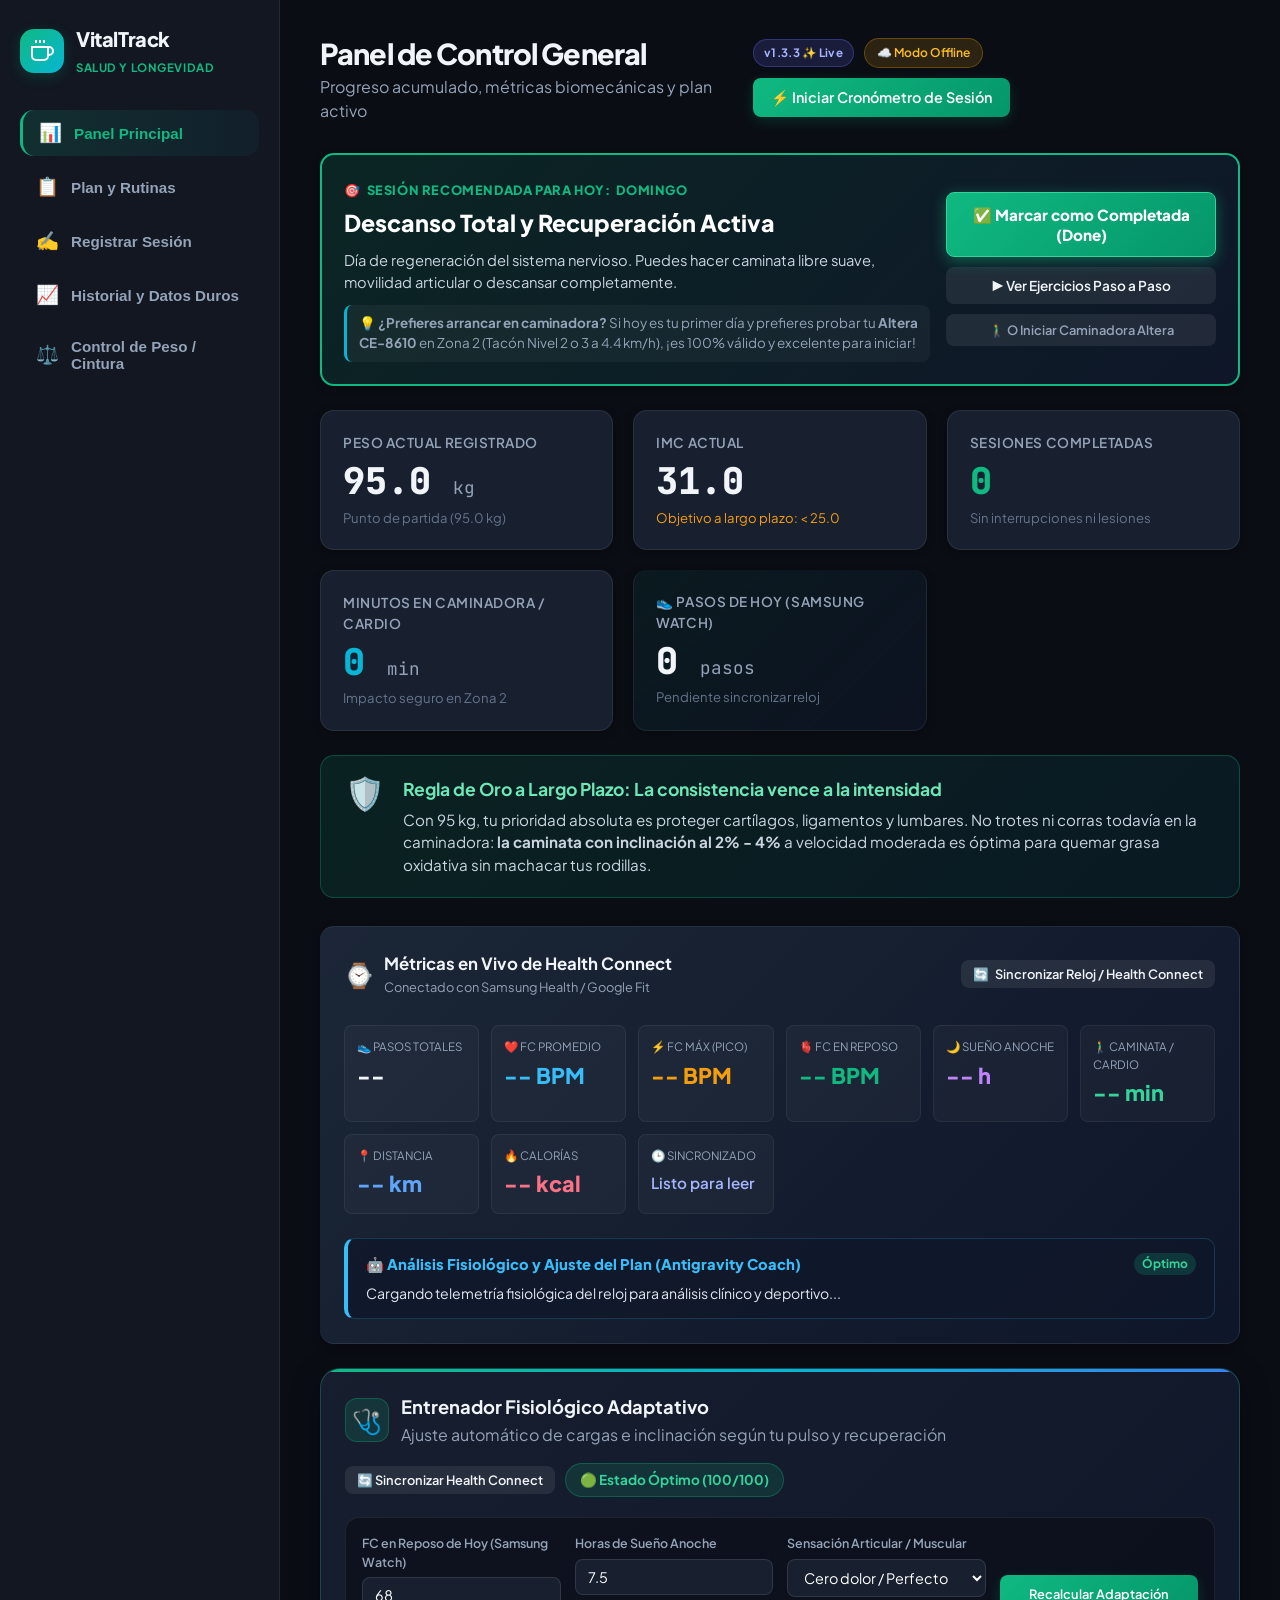
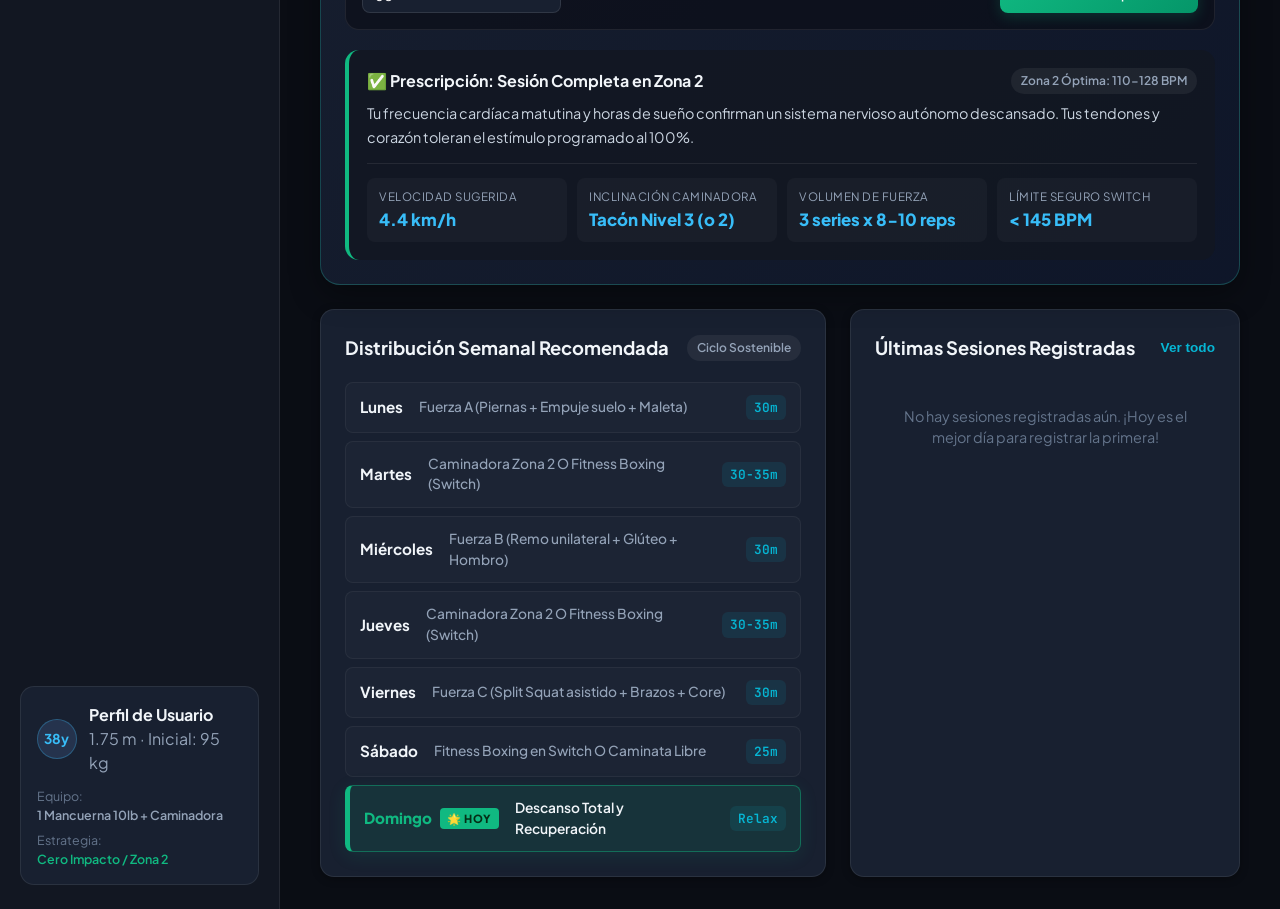
==== commit da4325b8: "Update index.html v1.3.0 mobile optimization and image support" ====
--- a/index.html
+++ b/index.html
@@ -188,23 +188,56 @@
               <span>🔄</span> Sincronizar Reloj / Health Connect
             </button>
           </div>
-          <div class="stats-grid" style="grid-template-columns: repeat(auto-fit, minmax(130px, 1fr)); gap: 12px; margin-top: 14px;">
-            <div style="background: rgba(255,255,255,0.03); padding: 12px; border-radius: 8px; border: 1px solid rgba(255,255,255,0.06);">
-              <div style="font-size: 0.75rem; color: var(--text-muted); text-transform: uppercase;">Pasos Registrados</div>
-              <div style="font-size: 1.35rem; font-weight: 700; color: var(--accent-teal); margin-top: 4px;" id="hc-live-steps">--</div>
-            </div>
-            <div style="background: rgba(255,255,255,0.03); padding: 12px; border-radius: 8px; border: 1px solid rgba(255,255,255,0.06);">
-              <div style="font-size: 0.75rem; color: var(--text-muted); text-transform: uppercase;">FC en Reposo</div>
-              <div style="font-size: 1.35rem; font-weight: 700; color: #10b981; margin-top: 4px;" id="hc-live-rhr">-- BPM</div>
-            </div>
-            <div style="background: rgba(255,255,255,0.03); padding: 12px; border-radius: 8px; border: 1px solid rgba(255,255,255,0.06);">
-              <div style="font-size: 0.75rem; color: var(--text-muted); text-transform: uppercase;">FC Promedio</div>
-              <div style="font-size: 1.35rem; font-weight: 700; color: #38bdf8; margin-top: 4px;" id="hc-live-avghr">-- BPM</div>
-            </div>
-            <div style="background: rgba(255,255,255,0.03); padding: 12px; border-radius: 8px; border: 1px solid rgba(255,255,255,0.06);">
-              <div style="font-size: 0.75rem; color: var(--text-muted); text-transform: uppercase;">Estado Conexión</div>
-              <div style="font-size: 0.85rem; font-weight: 600; color: #a5b4fc; margin-top: 6px;" id="hc-live-time">Listo para leer</div>
-            </div>
+          <div class="stats-grid" style="grid-template-columns: repeat(auto-fit, minmax(135px, 1fr)); gap: 12px; margin-top: 14px;">
+            <div style="background: rgba(255,255,255,0.03); padding: 12px; border-radius: 8px; border: 1px solid rgba(255,255,255,0.06);">
+              <div style="font-size: 0.72rem; color: var(--text-muted); text-transform: uppercase;">👟 Pasos Totales</div>
+              <div style="font-size: 1.35rem; font-weight: 800; color: var(--accent-teal); margin-top: 4px;" id="hc-live-steps">--</div>
+            </div>
+            <div style="background: rgba(255,255,255,0.03); padding: 12px; border-radius: 8px; border: 1px solid rgba(255,255,255,0.06);">
+              <div style="font-size: 0.72rem; color: var(--text-muted); text-transform: uppercase;">❤️ FC Promedio</div>
+              <div style="font-size: 1.35rem; font-weight: 800; color: #38bdf8; margin-top: 4px;" id="hc-live-avghr">-- BPM</div>
+            </div>
+            <div style="background: rgba(255,255,255,0.03); padding: 12px; border-radius: 8px; border: 1px solid rgba(255,255,255,0.06);">
+              <div style="font-size: 0.72rem; color: var(--text-muted); text-transform: uppercase;">⚡ FC Máx (Pico)</div>
+              <div style="font-size: 1.35rem; font-weight: 800; color: #f59e0b; margin-top: 4px;" id="hc-live-maxhr">-- BPM</div>
+            </div>
+            <div style="background: rgba(255,255,255,0.03); padding: 12px; border-radius: 8px; border: 1px solid rgba(255,255,255,0.06);">
+              <div style="font-size: 0.72rem; color: var(--text-muted); text-transform: uppercase;">🫀 FC en Reposo</div>
+              <div style="font-size: 1.35rem; font-weight: 800; color: #10b981; margin-top: 4px;" id="hc-live-rhr">-- BPM</div>
+            </div>
+            <div style="background: rgba(255,255,255,0.03); padding: 12px; border-radius: 8px; border: 1px solid rgba(255,255,255,0.06);">
+              <div style="font-size: 0.72rem; color: var(--text-muted); text-transform: uppercase;">🌙 Sueño Anoche</div>
+              <div style="font-size: 1.35rem; font-weight: 800; color: #c084fc; margin-top: 4px;" id="hc-live-sleep">-- h</div>
+            </div>
+            <div style="background: rgba(255,255,255,0.03); padding: 12px; border-radius: 8px; border: 1px solid rgba(255,255,255,0.06);">
+              <div style="font-size: 0.72rem; color: var(--text-muted); text-transform: uppercase;">🚶‍♂️ Caminata / Cardio</div>
+              <div style="font-size: 1.35rem; font-weight: 800; color: #34d399; margin-top: 4px;" id="hc-live-exercise">-- min</div>
+            </div>
+            <div style="background: rgba(255,255,255,0.03); padding: 12px; border-radius: 8px; border: 1px solid rgba(255,255,255,0.06);">
+              <div style="font-size: 0.72rem; color: var(--text-muted); text-transform: uppercase;">📍 Distancia</div>
+              <div style="font-size: 1.35rem; font-weight: 800; color: #60a5fa; margin-top: 4px;" id="hc-live-distance">-- km</div>
+            </div>
+            <div style="background: rgba(255,255,255,0.03); padding: 12px; border-radius: 8px; border: 1px solid rgba(255,255,255,0.06);">
+              <div style="font-size: 0.72rem; color: var(--text-muted); text-transform: uppercase;">🔥 Calorías</div>
+              <div style="font-size: 1.35rem; font-weight: 800; color: #fb7185; margin-top: 4px;" id="hc-live-calories">-- kcal</div>
+            </div>
+            <div style="background: rgba(255,255,255,0.03); padding: 12px; border-radius: 8px; border: 1px solid rgba(255,255,255,0.06);">
+              <div style="font-size: 0.72rem; color: var(--text-muted); text-transform: uppercase;">🕒 Sincronizado</div>
+              <div style="font-size: 0.95rem; font-weight: 600; color: #a5b4fc; margin-top: 8px;" id="hc-live-time">Listo para leer</div>
+            </div>
+          </div>
+
+          <!-- Diagnóstico Fisiológico Inteligente para Antigravity AI -->
+          <div id="hc-ai-insights-box" style="margin-top: 16px; padding: 14px 18px; border-radius: 10px; background: rgba(15, 23, 42, 0.75); border: 1px solid rgba(56, 189, 248, 0.2); border-left: 4px solid #38bdf8;">
+            <div style="display: flex; align-items: center; justify-content: space-between; margin-bottom: 8px;">
+              <span style="font-weight: 800; font-size: 0.92rem; color: #38bdf8; display: flex; align-items: center; gap: 6px;">
+                🤖 Análisis Fisiológico y Ajuste del Plan (Antigravity Coach)
+              </span>
+              <span id="hc-ai-status-tag" style="font-size: 0.75rem; background: rgba(16, 185, 129, 0.2); color: #34d399; padding: 2px 8px; border-radius: 12px; font-weight: 700;">Óptimo</span>
+            </div>
+            <p id="hc-ai-insights-text" style="font-size: 0.88rem; color: #e2e8f0; margin: 0; line-height: 1.5;">
+              Cargando telemetría fisiológica del reloj para análisis clínico y deportivo...
+            </p>
           </div>
         </div>
 
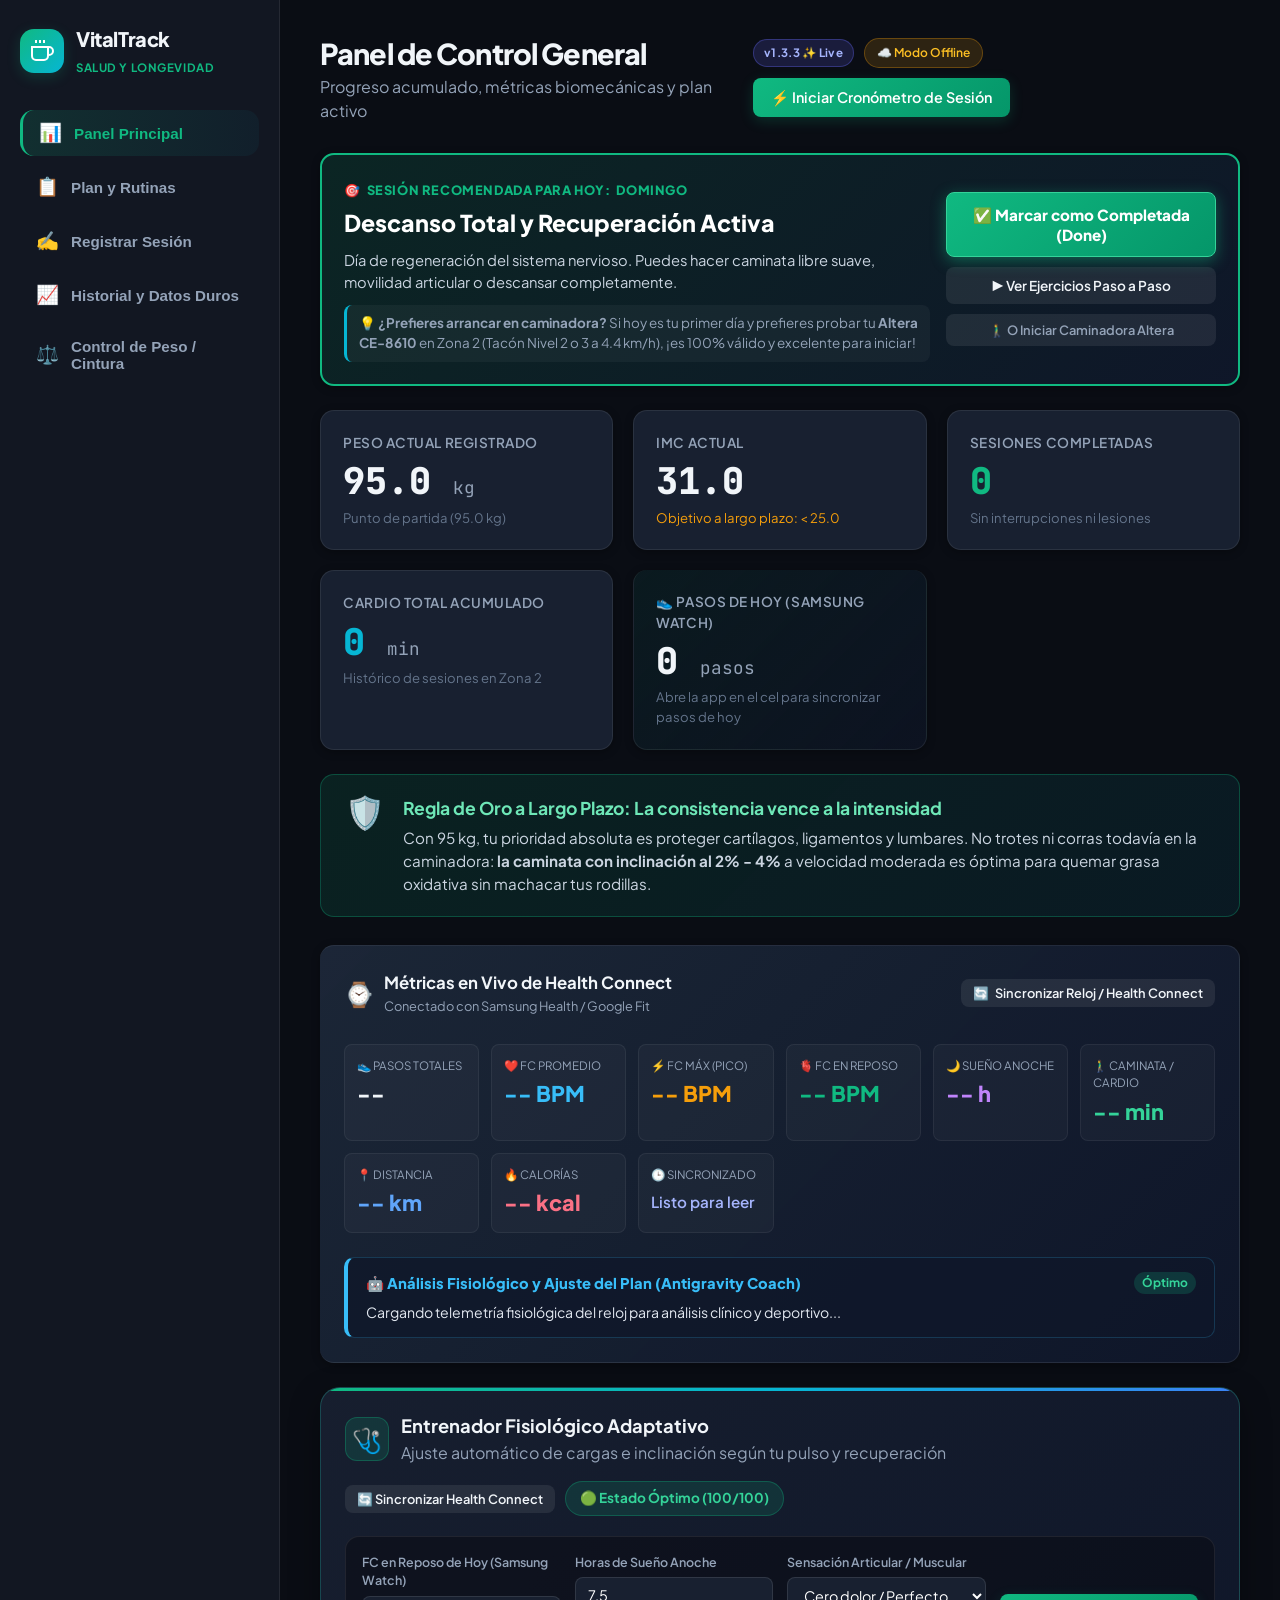
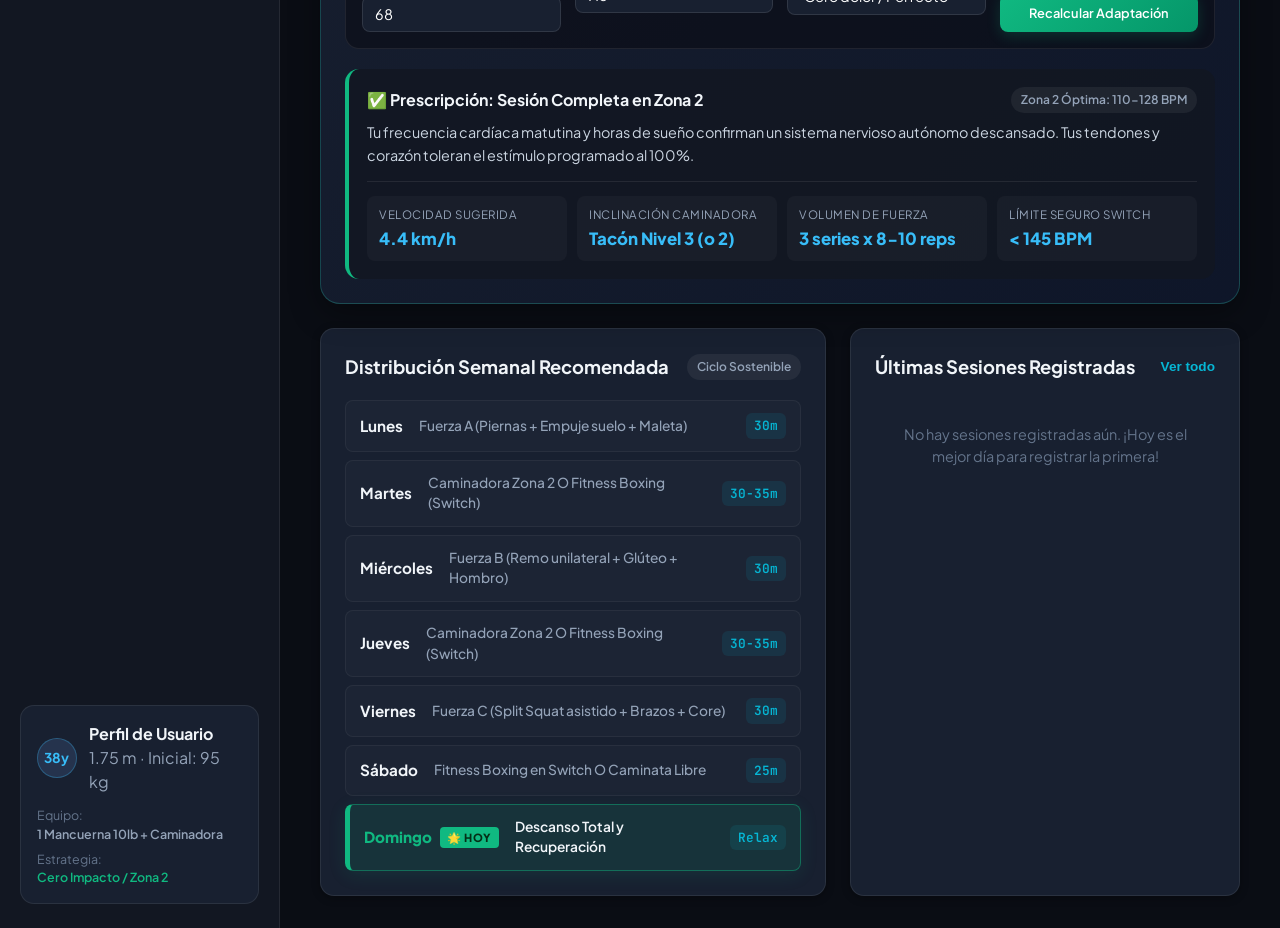
==== commit 8a400641: "Fix step date validation and remove auto-walk on daily steps (index.html)" ====
--- a/index.html
+++ b/index.html
@@ -151,9 +151,9 @@
           </div>
 
           <div class="stat-card">
-            <div class="stat-title">Minutos en Caminadora / Cardio</div>
+            <div class="stat-title">Cardio Total Acumulado</div>
             <div class="stat-value text-blue" id="dash-treadmill-mins">0 <span class="unit">min</span></div>
-            <div class="stat-caption">Impacto seguro en Zona 2</div>
+            <div class="stat-caption">Histórico de sesiones en Zona 2</div>
           </div>
 
           <div class="stat-card" style="border-top: 3px solid var(--accent-teal); background: linear-gradient(135deg, rgba(20, 184, 166, 0.08), rgba(15, 23, 42, 0.6));">
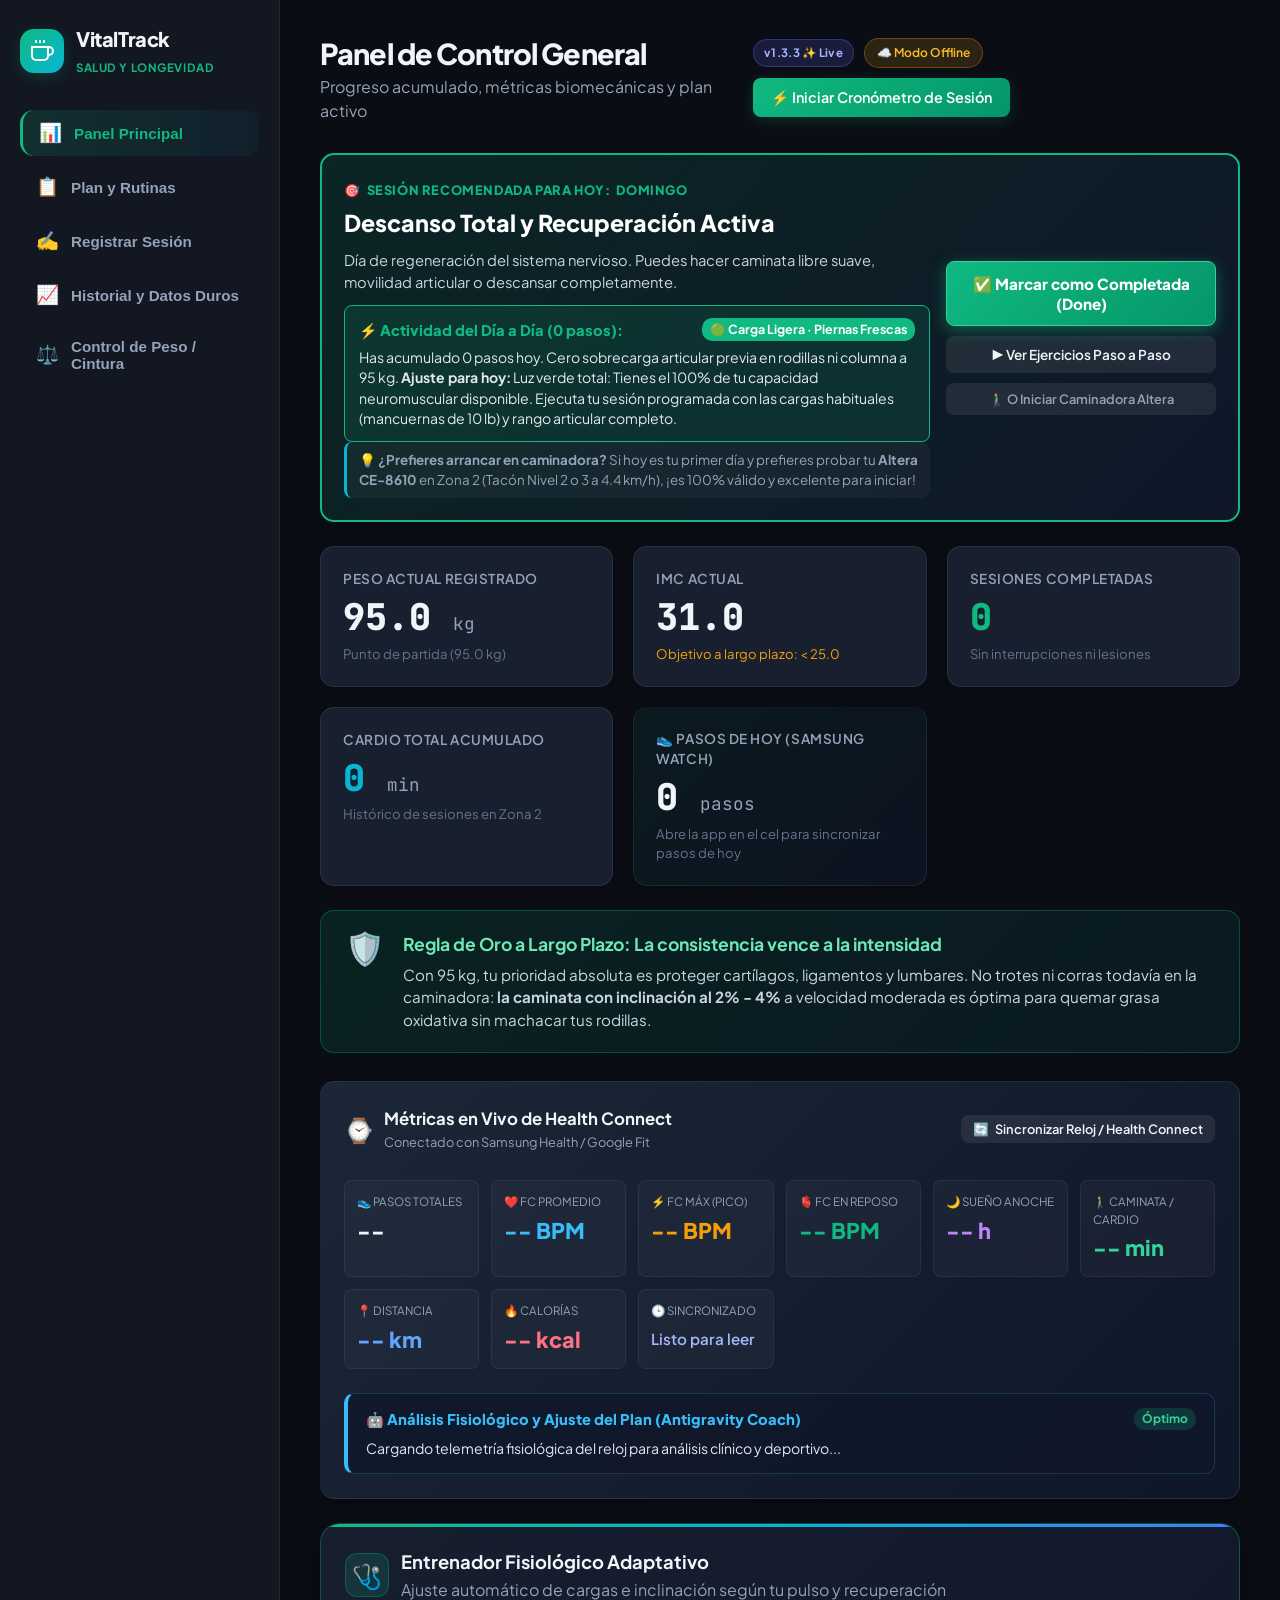
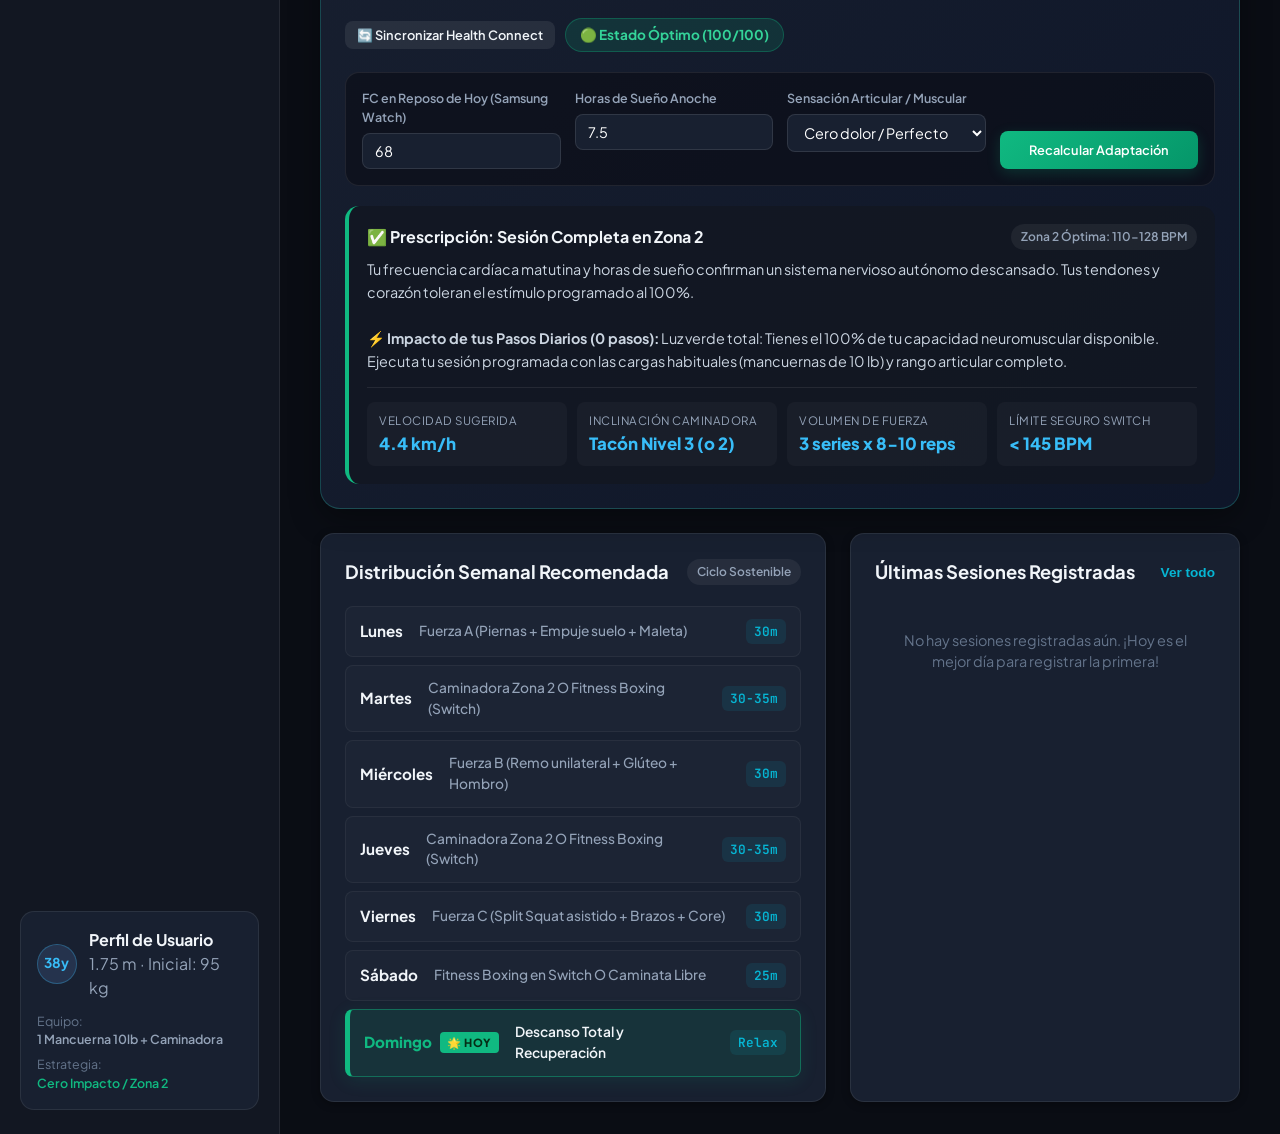
==== commit 79e5e5de: "Fix index.html neat load hoisting and lunes focus" ====
--- a/index.html
+++ b/index.html
@@ -1,747 +1,747 @@
-<!DOCTYPE html>
-<html lang="es">
-<head>
-  <meta charset="UTF-8">
-  <meta name="viewport" content="width=device-width, initial-scale=1.0, maximum-scale=1.0, user-scalable=no">
-  <title>Fitness Tracker & Plan a Largo Plazo</title>
-  <meta name="theme-color" content="#0b0f19">
-  <meta name="apple-mobile-web-app-capable" content="yes">
-  <meta name="apple-mobile-web-app-status-bar-style" content="black-translucent">
-  <link rel="manifest" href="manifest.json">
-  <link rel="icon" type="image/png" href="icon-192.png">
-  <link rel="apple-touch-icon" href="icon-192.png">
-  <link rel="preconnect" href="https://fonts.googleapis.com">
-  <link rel="preconnect" href="https://fonts.gstatic.com" crossorigin>
-  <link href="https://fonts.googleapis.com/css2?family=Plus+Jakarta+Sans:wght@300;400;500;600;700;800&family=JetBrains+Mono:wght@400;600&display=swap" rel="stylesheet">
-  <link rel="stylesheet" href="styles.css">
-</head>
-<body>
-  <div class="app-layout">
-    <!-- Barra Lateral -->
-    <aside class="sidebar">
-      <div class="brand">
-        <div class="brand-icon">
-          <svg viewBox="0 0 24 24" width="24" height="24" stroke="currentColor" stroke-width="2" fill="none">
-            <path d="M18 8h1a4 4 0 0 1 0 8h-1"></path>
-            <path d="M2 8h16v9a4 4 0 0 1-4 4H6a4 4 0 0 1-4-4V8z"></path>
-            <line x1="6" y1="1" x2="6" y2="4"></line>
-            <line x1="10" y1="1" x2="10" y2="4"></line>
-            <line x1="14" y1="1" x2="14" y2="4"></line>
-          </svg>
-        </div>
-        <div>
-          <h2>VitalTrack</h2>
-          <span class="badge-sub">Salud y Longevidad</span>
-        </div>
-      </div>
-
-      <nav class="nav-menu">
-        <button class="nav-item active" data-tab="tab-dashboard" id="nav-btn-dash">
-          <span class="nav-icon">📊</span>
-          <span>Panel Principal</span>
-        </button>
-        <button class="nav-item" data-tab="tab-rutinas" id="nav-btn-routines">
-          <span class="nav-icon">📋</span>
-          <span>Plan y Rutinas</span>
-        </button>
-        <button class="nav-item" data-tab="tab-registro" id="nav-btn-log">
-          <span class="nav-icon">✍️</span>
-          <span>Registrar Sesión</span>
-        </button>
-        <button class="nav-item" data-tab="tab-historial" id="nav-btn-history">
-          <span class="nav-icon">📈</span>
-          <span>Historial y Datos Duros</span>
-        </button>
-        <button class="nav-item" data-tab="tab-metricas" id="nav-btn-metrics">
-          <span class="nav-icon">⚖️</span>
-          <span>Control de Peso / Cintura</span>
-        </button>
-      </nav>
-
-      <div class="profile-summary-box">
-        <div class="profile-header">
-          <div class="avatar">38y</div>
-          <div>
-            <strong>Perfil de Usuario</strong>
-            <div class="text-muted">1.75 m · Inicial: 95 kg</div>
-          </div>
-        </div>
-        <div class="profile-status">
-          <div class="stat-mini">
-            <span class="lbl">Equipo:</span>
-            <span class="val">1 Mancuerna 10lb + Caminadora</span>
-          </div>
-          <div class="stat-mini">
-            <span class="lbl">Estrategia:</span>
-            <span class="val accent-green">Cero Impacto / Zona 2</span>
-          </div>
-        </div>
-      </div>
-    </aside>
-
-    <!-- Contenido Principal -->
-    <main class="main-content">
-      <!-- Top header -->
-      <header class="top-bar">
-        <div>
-          <h1 id="page-title">Panel de Control General</h1>
-          <p class="text-muted" id="page-subtitle">Progreso acumulado, métricas biomecánicas y plan activo</p>
-        </div>
-        <div class="header-actions" style="display: flex; align-items: center; gap: 10px; flex-wrap: wrap;">
-          <span id="app-version-badge" style="font-size: 0.72rem; color: #a5b4fc; background: rgba(99, 102, 241, 0.18); border: 1px solid rgba(99, 102, 241, 0.35); padding: 4px 10px; border-radius: 20px; font-weight: 700; letter-spacing: 0.3px;">v1.3.3 ✨ Live</span>
-          <span id="sync-cloud-status" class="readiness-pill readiness-green" style="font-size: 0.75rem; padding: 5px 12px; font-weight: 600;">
-            ☁️ Nube Activa
-          </span>
-          <button id="btn-quick-workout" class="btn btn-primary">
-            <span>⚡ Iniciar Cronómetro de Sesión</span>
-          </button>
-        </div>
-      </header>
-
-      <!-- SECCIÓN 1: PANEL PRINCIPAL -->
-      <section id="tab-dashboard" class="tab-pane active">
-        <!-- Tarjeta Principal: Tu Entrenamiento Programado de Hoy -->
-        <div class="card" id="today-workout-banner" style="margin-bottom: 24px; border: 2px solid #10b981; background: linear-gradient(135deg, rgba(16, 185, 129, 0.14), rgba(15, 23, 42, 0.95)); padding: 22px;">
-          <div style="display: flex; justify-content: space-between; align-items: flex-start; flex-wrap: wrap; gap: 16px;">
-            <div style="flex: 1; min-width: 280px;">
-              <div style="display: inline-flex; align-items: center; gap: 6px; font-size: 0.8rem; font-weight: 800; color: #10b981; letter-spacing: 0.6px; text-transform: uppercase; margin-bottom: 6px;">
-                <span>🎯</span> SESIÓN RECOMENDADA PARA HOY: <span id="today-day-name">VIERNES</span>
-              </div>
-              <h2 style="font-size: 1.45rem; font-weight: 800; color: #fff; margin: 0 0 8px;" id="today-workout-title">
-                Fuerza C: Split Squat Asistido, Brazos y Core Profundo
-              </h2>
-              <p style="font-size: 0.92rem; color: #cbd5e1; margin: 0 0 12px; line-height: 1.5;" id="today-workout-desc">
-                Split Squat asistido en pared + Curl de bíceps & tríceps (10 lb) + Halo escapular + Deadbug en suelo de columna neutra.
-              </p>
-              <div style="font-size: 0.84rem; color: #94a3b8; background: rgba(255,255,255,0.04); padding: 8px 12px; border-radius: 8px; border-left: 3px solid #06b6d4;">
-                💡 <strong>¿Prefieres arrancar en caminadora?</strong> Si hoy es tu primer día y prefieres probar tu <strong>Altera CE-8610</strong> en Zona 2 (Tacón Nivel 2 o 3 a 4.4 km/h), ¡es 100% válido y excelente para iniciar!
-              </div>
-            </div>
-            <div style="display: flex; flex-direction: column; gap: 10px; align-self: center; width: 100%; max-width: 270px;">
-              <button type="button" class="btn btn-primary" id="btn-mark-today-done" style="padding: 12px 16px; font-size: 0.95rem; font-weight: 800; width: 100%; background: linear-gradient(135deg, #10b981, #059669); border: 1px solid #34d399; box-shadow: 0 4px 15px rgba(16, 185, 129, 0.45); cursor: pointer;">
-                ✅ Marcar como Completada (Done)
-              </button>
-              <button type="button" class="btn btn-secondary" id="btn-start-today-workout" style="padding: 10px 14px; font-size: 0.85rem; width: 100%;">
-                ▶️ Ver Ejercicios Paso a Paso
-              </button>
-              <button type="button" class="btn btn-secondary" id="btn-start-treadmill-alt" style="padding: 8px 12px; font-size: 0.8rem; width: 100%; color: #94a3b8;">
-                🚶‍♂️ O Iniciar Caminadora Altera
-              </button>
-            </div>
-          </div>
-        </div>
-
-        <div class="stats-grid">
-          <div class="stat-card">
-            <div class="stat-title">Peso Actual Registrado</div>
-            <div class="stat-value" id="dash-current-weight">95.0 <span class="unit">kg</span></div>
-            <div class="stat-caption text-neutral" id="dash-weight-diff">Punto de partida establecido</div>
-          </div>
-
-          <div class="stat-card">
-            <div class="stat-title">IMC Actual</div>
-            <div class="stat-value" id="dash-imc">31.0</div>
-            <div class="stat-caption text-yellow">Objetivo a largo plazo: &lt; 25.0</div>
-          </div>
-
-          <div class="stat-card">
-            <div class="stat-title">Sesiones Completadas</div>
-            <div class="stat-value text-green" id="dash-total-sessions">0</div>
-            <div class="stat-caption">Sin interrupciones ni lesiones</div>
-          </div>
-
-          <div class="stat-card">
-            <div class="stat-title">Cardio Total Acumulado</div>
-            <div class="stat-value text-blue" id="dash-treadmill-mins">0 <span class="unit">min</span></div>
-            <div class="stat-caption">Histórico de sesiones en Zona 2</div>
-          </div>
-
-          <div class="stat-card" style="border-top: 3px solid var(--accent-teal); background: linear-gradient(135deg, rgba(20, 184, 166, 0.08), rgba(15, 23, 42, 0.6));">
-            <div class="stat-title">👟 Pasos de Hoy (Samsung Watch)</div>
-            <div class="stat-value" id="dash-today-steps" style="color: var(--accent-teal); font-weight: 800;">0 <span class="unit">pasos</span></div>
-            <div class="stat-caption text-green" id="dash-steps-caption">Sincronizado vía Health Connect</div>
-          </div>
-        </div>
-
-        <!-- Banner de Filosofía de Seguridad -->
-        <div class="safety-banner">
-          <div class="banner-icon">🛡️</div>
-          <div class="banner-body">
-            <h3>Regla de Oro a Largo Plazo: La consistencia vence a la intensidad</h3>
-            <p>Con 95 kg, tu prioridad absoluta es proteger cartílagos, ligamentos y lumbares. No trotes ni corras todavía en la caminadora: <strong>la caminata con inclinación al 2% - 4%</strong> a velocidad moderada es óptima para quemar grasa oxidativa sin machacar tus rodillas.</p>
-          </div>
-        </div>
-
-        <!-- Tarjeta de Estado y Métricas en Vivo de Health Connect -->
-        <div class="card" id="hc-live-card" style="margin-bottom: 24px; border-left: 4px solid var(--accent-teal); background: linear-gradient(135deg, rgba(30,41,59,0.9), rgba(15,23,42,0.95));">
-          <div class="card-header" style="padding-bottom: 8px; display: flex; justify-content: space-between; align-items: center; flex-wrap: wrap; gap: 10px;">
-            <div style="display: flex; align-items: center; gap: 10px;">
-              <span style="font-size: 1.5rem;">⌚</span>
-              <div>
-                <h3 style="margin: 0; font-size: 1.05rem;">Métricas en Vivo de Health Connect</h3>
-                <p class="text-muted" style="margin: 2px 0 0; font-size: 0.8rem;" id="hc-live-status-desc">
-                  Conectado con Samsung Health / Google Fit
-                </p>
-              </div>
-            </div>
-            <button type="button" id="btn-sync-health-connect" class="btn btn-secondary btn-sm" style="display: flex; align-items: center; gap: 6px;">
-              <span>🔄</span> Sincronizar Reloj / Health Connect
-            </button>
-          </div>
-          <div class="stats-grid" style="grid-template-columns: repeat(auto-fit, minmax(135px, 1fr)); gap: 12px; margin-top: 14px;">
-            <div style="background: rgba(255,255,255,0.03); padding: 12px; border-radius: 8px; border: 1px solid rgba(255,255,255,0.06);">
-              <div style="font-size: 0.72rem; color: var(--text-muted); text-transform: uppercase;">👟 Pasos Totales</div>
-              <div style="font-size: 1.35rem; font-weight: 800; color: var(--accent-teal); margin-top: 4px;" id="hc-live-steps">--</div>
-            </div>
-            <div style="background: rgba(255,255,255,0.03); padding: 12px; border-radius: 8px; border: 1px solid rgba(255,255,255,0.06);">
-              <div style="font-size: 0.72rem; color: var(--text-muted); text-transform: uppercase;">❤️ FC Promedio</div>
-              <div style="font-size: 1.35rem; font-weight: 800; color: #38bdf8; margin-top: 4px;" id="hc-live-avghr">-- BPM</div>
-            </div>
-            <div style="background: rgba(255,255,255,0.03); padding: 12px; border-radius: 8px; border: 1px solid rgba(255,255,255,0.06);">
-              <div style="font-size: 0.72rem; color: var(--text-muted); text-transform: uppercase;">⚡ FC Máx (Pico)</div>
-              <div style="font-size: 1.35rem; font-weight: 800; color: #f59e0b; margin-top: 4px;" id="hc-live-maxhr">-- BPM</div>
-            </div>
-            <div style="background: rgba(255,255,255,0.03); padding: 12px; border-radius: 8px; border: 1px solid rgba(255,255,255,0.06);">
-              <div style="font-size: 0.72rem; color: var(--text-muted); text-transform: uppercase;">🫀 FC en Reposo</div>
-              <div style="font-size: 1.35rem; font-weight: 800; color: #10b981; margin-top: 4px;" id="hc-live-rhr">-- BPM</div>
-            </div>
-            <div style="background: rgba(255,255,255,0.03); padding: 12px; border-radius: 8px; border: 1px solid rgba(255,255,255,0.06);">
-              <div style="font-size: 0.72rem; color: var(--text-muted); text-transform: uppercase;">🌙 Sueño Anoche</div>
-              <div style="font-size: 1.35rem; font-weight: 800; color: #c084fc; margin-top: 4px;" id="hc-live-sleep">-- h</div>
-            </div>
-            <div style="background: rgba(255,255,255,0.03); padding: 12px; border-radius: 8px; border: 1px solid rgba(255,255,255,0.06);">
-              <div style="font-size: 0.72rem; color: var(--text-muted); text-transform: uppercase;">🚶‍♂️ Caminata / Cardio</div>
-              <div style="font-size: 1.35rem; font-weight: 800; color: #34d399; margin-top: 4px;" id="hc-live-exercise">-- min</div>
-            </div>
-            <div style="background: rgba(255,255,255,0.03); padding: 12px; border-radius: 8px; border: 1px solid rgba(255,255,255,0.06);">
-              <div style="font-size: 0.72rem; color: var(--text-muted); text-transform: uppercase;">📍 Distancia</div>
-              <div style="font-size: 1.35rem; font-weight: 800; color: #60a5fa; margin-top: 4px;" id="hc-live-distance">-- km</div>
-            </div>
-            <div style="background: rgba(255,255,255,0.03); padding: 12px; border-radius: 8px; border: 1px solid rgba(255,255,255,0.06);">
-              <div style="font-size: 0.72rem; color: var(--text-muted); text-transform: uppercase;">🔥 Calorías</div>
-              <div style="font-size: 1.35rem; font-weight: 800; color: #fb7185; margin-top: 4px;" id="hc-live-calories">-- kcal</div>
-            </div>
-            <div style="background: rgba(255,255,255,0.03); padding: 12px; border-radius: 8px; border: 1px solid rgba(255,255,255,0.06);">
-              <div style="font-size: 0.72rem; color: var(--text-muted); text-transform: uppercase;">🕒 Sincronizado</div>
-              <div style="font-size: 0.95rem; font-weight: 600; color: #a5b4fc; margin-top: 8px;" id="hc-live-time">Listo para leer</div>
-            </div>
-          </div>
-
-          <!-- Diagnóstico Fisiológico Inteligente para Antigravity AI -->
-          <div id="hc-ai-insights-box" style="margin-top: 16px; padding: 14px 18px; border-radius: 10px; background: rgba(15, 23, 42, 0.75); border: 1px solid rgba(56, 189, 248, 0.2); border-left: 4px solid #38bdf8;">
-            <div style="display: flex; align-items: center; justify-content: space-between; margin-bottom: 8px;">
-              <span style="font-weight: 800; font-size: 0.92rem; color: #38bdf8; display: flex; align-items: center; gap: 6px;">
-                🤖 Análisis Fisiológico y Ajuste del Plan (Antigravity Coach)
-              </span>
-              <span id="hc-ai-status-tag" style="font-size: 0.75rem; background: rgba(16, 185, 129, 0.2); color: #34d399; padding: 2px 8px; border-radius: 12px; font-weight: 700;">Óptimo</span>
-            </div>
-            <p id="hc-ai-insights-text" style="font-size: 0.88rem; color: #e2e8f0; margin: 0; line-height: 1.5;">
-              Cargando telemetría fisiológica del reloj para análisis clínico y deportivo...
-            </p>
-          </div>
-        </div>
-
-        <!-- Entrenador Fisiológico Adaptativo (Semáforo de Recuperación y Cargas) -->
-        <div class="coach-card" id="adaptive-coach-section">
-          <div class="coach-header">
-            <div class="coach-title-area">
-              <div class="coach-avatar">🩺</div>
-              <div>
-                <h3>Entrenador Fisiológico Adaptativo</h3>
-                <p class="text-muted">Ajuste automático de cargas e inclinación según tu pulso y recuperación</p>
-              </div>
-            </div>
-            <div style="display: flex; gap: 10px; align-items: center; flex-wrap: wrap;">
-              <button type="button" id="btn-sync-health-connect" class="btn btn-secondary btn-sm" title="Leer métricas automáticamente de Health Connect">🔄 Sincronizar Health Connect</button>
-              <div id="coach-readiness-pill" class="readiness-pill readiness-green">
-                <span>🟢 Estado Óptimo (92/100)</span>
-              </div>
-            </div>
-          </div>
-
-          <div class="coach-inputs-row">
-            <div class="coach-input-item">
-              <label for="coach-rhr">FC en Reposo de Hoy (Samsung Watch)</label>
-              <input type="number" id="coach-rhr" value="68" placeholder="Ej. 68 BPM">
-            </div>
-            <div class="coach-input-item">
-              <label for="coach-sleep">Horas de Sueño Anoche</label>
-              <input type="number" step="0.5" id="coach-sleep" value="7.5" placeholder="Ej. 7.5 h">
-            </div>
-            <div class="coach-input-item">
-              <label for="coach-soreness">Sensación Articular / Muscular</label>
-              <select id="coach-soreness">
-                <option value="none" selected>Cero dolor / Perfecto</option>
-                <option value="mild">Fatiga muscular leve normal</option>
-                <option value="joint-ache">Molestia en rodilla o espalda</option>
-              </select>
-            </div>
-            <div class="coach-input-item" style="justify-content: flex-end;">
-              <button type="button" id="btn-recalculate-coach" class="btn btn-primary btn-sm" style="height: 38px;">Recalcular Adaptación</button>
-            </div>
-          </div>
-
-          <div class="adaptive-verdict" id="coach-verdict-box">
-            <div class="verdict-headline">
-              <span id="verdict-title">✅ Prescripción para Hoy: Sesión Completa en Zona 2</span>
-              <span class="badge-tag" id="verdict-tag">Zona 2 Objetivo: 110-128 BPM</span>
-            </div>
-            <p class="verdict-body" id="verdict-text">
-              Tu ritmo cardíaco en reposo y sueño indican excelente recuperación del sistema nervioso. Hoy tu corazón y articulaciones están listos para el trabajo estándar sin riesgo.
-            </p>
-            <div class="adaptive-params-grid">
-              <div class="param-item">
-                <div class="param-label">Velocidad Sugerida</div>
-                <div class="param-value" id="param-speed">4.5 km/h</div>
-              </div>
-              <div class="param-item">
-                <div class="param-label">Inclinación Caminadora</div>
-                <div class="param-value" id="param-incline">2.5%</div>
-              </div>
-              <div class="param-item">
-                <div class="param-label">Volumen de Fuerza</div>
-                <div class="param-value" id="param-sets">3 series x 8-10 reps</div>
-              </div>
-              <div class="param-item">
-                <div class="param-label">Límite Seguro Switch</div>
-                <div class="param-value" id="param-boxing-hr">&lt; 145 BPM</div>
-              </div>
-            </div>
-          </div>
-        </div>
-
-        <!-- Acceso rápido a las fases y agenda de hoy -->
-        <div class="dashboard-columns">
-          <div class="card col-left">
-            <div class="card-header">
-              <h3>Distribución Semanal Recomendada</h3>
-              <span class="badge-tag">Ciclo Sostenible</span>
-            </div>
-            <div class="weekly-schedule">
-              <div class="day-row" data-day="1">
-                <span class="day-name">Lunes</span>
-                <span class="day-task">Fuerza A (Piernas + Empuje suelo + Maleta)</span>
-                <span class="day-time">30m</span>
-              </div>
-              <div class="day-row" data-day="2">
-                <span class="day-name">Martes</span>
-                <span class="day-task">Caminadora Zona 2 O Fitness Boxing (Switch)</span>
-                <span class="day-time">30-35m</span>
-              </div>
-              <div class="day-row" data-day="3">
-                <span class="day-name">Miércoles</span>
-                <span class="day-task">Fuerza B (Remo unilateral + Glúteo + Hombro)</span>
-                <span class="day-time">30m</span>
-              </div>
-              <div class="day-row" data-day="4">
-                <span class="day-name">Jueves</span>
-                <span class="day-task">Caminadora Zona 2 O Fitness Boxing (Switch)</span>
-                <span class="day-time">30-35m</span>
-              </div>
-              <div class="day-row" data-day="5">
-                <span class="day-name">Viernes</span>
-                <span class="day-task">Fuerza C (Split Squat asistido + Brazos + Core)</span>
-                <span class="day-time">30m</span>
-              </div>
-              <div class="day-row" data-day="6">
-                <span class="day-name">Sábado</span>
-                <span class="day-task">Fitness Boxing en Switch O Caminata Libre</span>
-                <span class="day-time">25m</span>
-              </div>
-              <div class="day-row" data-day="0">
-                <span class="day-name">Domingo</span>
-                <span class="day-task text-muted">Descanso Total y Recuperación</span>
-                <span class="day-time">Relax</span>
-              </div>
-            </div>
-          </div>
-
-          <div class="card col-right">
-            <div class="card-header">
-              <h3>Últimas Sesiones Registradas</h3>
-              <button class="btn-text" id="btn-view-all-history">Ver todo</button>
-            </div>
-            <div id="dash-recent-list" class="recent-list">
-              <p class="empty-state">No hay sesiones registradas aún. ¡Hoy es el mejor día para registrar la primera!</p>
-            </div>
-          </div>
-        </div>
-      </section>
-
-      <!-- SECCIÓN 2: PLAN Y RUTINAS DETALLADAS -->
-      <section id="tab-rutinas" class="tab-pane">
-        <div class="routines-nav">
-          <button class="sub-tab-btn active" data-routine="caminadora">🚶‍♂️ Caminadora (Cardio Zona 2)</button>
-          <button class="sub-tab-btn" data-routine="boxing">🥊 Fitness Boxing (Nintendo Switch)</button>
-          <button class="sub-tab-btn" data-routine="fuerza-a">💪 Rutina A (Piernas & Empuje)</button>
-          <button class="sub-tab-btn" data-routine="fuerza-b">🛡️ Rutina B (Espalda & Cadera)</button>
-          <button class="sub-tab-btn" data-routine="fuerza-c">⚖️ Rutina C (Cuerpo Completo & Core)</button>
-        </div>
-
-        <div id="routine-content" class="routine-viewer card">
-          <!-- Se inyecta dinámicamente con app.js -->
-        </div>
-
-        <!-- Cronómetro y Temporizador Flotante/Integrado -->
-        <div class="timer-card card">
-          <div class="timer-header">
-            <h3>⏱️ Asistente de Sesión & Descanso</h3>
-            <span class="text-muted">Controla tus descansos entre series (60-90 seg) o tu caminata</span>
-          </div>
-          <div class="timer-display" id="timer-display">00:00</div>
-          <div class="timer-controls">
-            <button class="btn btn-secondary" id="timer-btn-start">Iniciar</button>
-            <button class="btn btn-secondary" id="timer-btn-pause">Pausa</button>
-            <button class="btn btn-secondary" id="timer-btn-reset">Reiniciar</button>
-            <div class="timer-presets">
-              <span>Descanso rápido:</span>
-              <button class="btn-chip" data-secs="60">60s</button>
-              <button class="btn-chip" data-secs="90">90s</button>
-              <button class="btn-chip" data-secs="120">2 min</button>
-              <button class="btn-chip" data-secs="1800">30 min (Caminadora)</button>
-            </div>
-          </div>
-        </div>
-      </section>
-
-      <!-- SECCIÓN 3: REGISTRAR SESIÓN -->
-      <section id="tab-registro" class="tab-pane">
-        <div class="form-container card">
-          <div class="card-header">
-            <h3>📝 Registrar Nueva Sesión de Entrenamiento</h3>
-            <span class="text-muted">Guarda datos duros para monitorear tu volumen y sensaciones</span>
-          </div>
-
-          <form id="workout-form">
-            <div class="form-grid">
-              <div class="form-group">
-                <label for="input-date">Fecha de la Sesión</label>
-                <input type="date" id="input-date" required>
-              </div>
-
-              <div class="form-group">
-                <label for="input-category">Tipo de Entrenamiento</label>
-                <select id="input-category" required>
-                  <option value="Caminadora">Caminadora (Cardio Inclinación / Zona 2)</option>
-                  <option value="Fitness Boxing (Switch)">🥊 Fitness Boxing (Nintendo Switch)</option>
-                  <option value="Fuerza A">Rutina A (Pierna + Suelo + Maleta 10lb)</option>
-                  <option value="Fuerza B">Rutina B (Remo + Glúteo + Hombro 10lb)</option>
-                  <option value="Fuerza C">Rutina C (Split Squat + Brazos + Core)</option>
-                  <option value="Movilidad">Movilidad / Estiramientos articulares</option>
-                </select>
-              </div>
-
-              <div class="form-group">
-                <label for="input-duration">Duración Total (minutos)</label>
-                <input type="number" id="input-duration" min="5" max="180" placeholder="Ej. 30" required>
-              </div>
-
-              <div class="form-group">
-                <label for="input-rpe">Esfuerzo Percibido (RPE de 1 a 10)</label>
-                <select id="input-rpe">
-                  <option value="4">4 - Muy ligero (Calentamiento)</option>
-                  <option value="5">5 - Ligero (Puedo hablar sin problemas)</option>
-                  <option value="6" selected>6 - Moderado (Zona 2 perfecta, cómodo y constante)</option>
-                  <option value="7">7 - Vigoroso (Respiración más rápida pero controlada)</option>
-                  <option value="8">8 - Exigente (Cuesta mantener conversación)</option>
-                  <option value="9">9 - Muy duro (Cerca del límite, evitar por ahora)</option>
-                </select>
-              </div>
-            </div>
-
-            <!-- Campos específicos de caminadora -->
-            <div id="treadmill-fields" class="subform-box">
-              <h4>Parámetros de Caminadora (Datos Duros)</h4>
-              <div class="form-grid">
-                <div class="form-group">
-                  <label for="input-distance">Distancia (km)</label>
-                  <input type="number" step="0.01" id="input-distance" placeholder="Ej. 2.40">
-                </div>
-                <div class="form-group">
-                  <label for="input-speed">Velocidad en Consola Altera (km/h)</label>
-                  <input type="number" step="0.1" id="input-speed" placeholder="Ej. 4.4">
-                </div>
-                <div class="form-group">
-                  <label for="input-incline">Tacón Hexagonal (Nivel 1 al 6)</label>
-                  <input type="number" step="1" min="1" max="6" id="input-incline" placeholder="Ej. 2 o 3 (Recomendado)">
-                </div>
-                <div class="form-group">
-                  <label for="input-calories">Calorías Consola Altera (kcal)</label>
-                  <input type="number" id="input-calories" placeholder="Ej. 180">
-                </div>
-            <!-- Biometría de Samsung Health / Google Fit -->
-            <div class="subform-box wearable-box">
-              <h4>⌚ Datos de Wearable (Samsung Health / Google Fit)</h4>
-              <div class="form-grid">
-                <div class="form-group">
-                  <label for="input-hr-avg">FC Promedio (BPM) <span class="badge-tag">Zona 2: 110-128</span></label>
-                  <input type="number" id="input-hr-avg" placeholder="Ej. 118">
-                </div>
-                <div class="form-group">
-                  <label for="input-hr-max">FC Máxima (BPM)</label>
-                  <input type="number" id="input-hr-max" placeholder="Ej. 132">
-                </div>
-                <div class="form-group">
-                  <label for="input-steps">Pasos del Día (Reloj / Celular)</label>
-                  <input type="number" id="input-steps" placeholder="Ej. 7200">
-                </div>
-                <div class="form-group">
-                  <label for="input-active-cal">Calorías Activas (Samsung / Fit)</label>
-                  <input type="number" id="input-active-cal" placeholder="Ej. 240">
-                </div>
-              </div>
-            </div>
-
-            <!-- Notas de fuerza o sensaciones -->
-            <div class="form-group">
-              <label for="input-notes">Notas de la sesión, pesos, repeticiones y estado articular</label>
-              <textarea id="input-notes" rows="3" placeholder="Ejemplo: 'Sentadillas a la silla 3x12 con mancuerna 10lb al pecho. Cero molestia en rodillas. En caminadora mantuve 4.5 km/h a 2% inclinación sin fatiga lumbar.'"></textarea>
-            </div>
-
-            <div class="form-group">
-              <label class="checkbox-label">
-                <input type="checkbox" id="input-no-pain" checked>
-                <span>✅ Sesión completada <strong>sin dolores articulares</strong> (solo fatiga muscular normal).</span>
-              </label>
-            </div>
-
-            <div class="form-actions">
-              <button type="submit" class="btn btn-primary" id="btn-save-workout">Guardar Registro en la Base de Datos</button>
-            </div>
-          </form>
-        </div>
-      </section>
-
-      <!-- SECCIÓN 4: HISTORIAL Y DATOS DUROS -->
-      <section id="tab-historial" class="tab-pane">
-        <div class="card">
-          <div class="card-header">
-            <div>
-              <h3>Historial Completo de Entrenamientos</h3>
-              <p class="text-muted">Todos los registros guardados en tu espacio de trabajo local</p>
-            </div>
-            <div class="filter-actions" style="display: flex; gap: 8px; flex-wrap: wrap; align-items: center;">
-              <select id="filter-category" class="select-sm">
-                <option value="all">Todas las categorías</option>
-                <option value="Caminadora">Caminadora</option>
-                <option value="Fitness Boxing (Switch)">Fitness Boxing (Switch)</option>
-                <option value="Fuerza A">Fuerza A</option>
-                <option value="Fuerza B">Fuerza B</option>
-                <option value="Fuerza C">Fuerza C</option>
-                <option value="Movilidad">Movilidad</option>
-              </select>
-              <button id="btn-sync-cloud-action" class="btn btn-primary btn-sm" title="Sincronizar ahora con la nube en tiempo real">☁️ Sincronizar Nube</button>
-              <button id="btn-save-drive" class="btn btn-secondary btn-sm" title="Descargar copia local de respaldo en archivo JSON">💾 Copia JSON</button>
-            </div>
-          </div>
-
-          <div class="table-responsive">
-            <table class="data-table" id="table-history">
-              <thead>
-                <tr>
-                  <th>Fecha</th>
-                  <th>Tipo</th>
-                  <th>Duración</th>
-                  <th>Datos Caminadora</th>
-                  <th>RPE</th>
-                  <th>Estado Articular</th>
-                  <th>Notas</th>
-                  <th>Acción</th>
-                </tr>
-              </thead>
-              <tbody id="history-tbody">
-                <!-- Se llena con app.js -->
-              </tbody>
-            </table>
-          </div>
-        </div>
-      </section>
-
-      <!-- SECCIÓN 5: MÉTRICAS Y PESO -->
-      <section id="tab-metricas" class="tab-pane">
-        <div class="metrics-grid">
-          <div class="card">
-            <div class="card-header">
-              <h3>Registro Periódico de Peso y Medidas</h3>
-              <span class="text-muted">Recomendación: Pésate 1 vez a la semana en ayunas</span>
-            </div>
-
-            <form id="metrics-form">
-              <div class="form-grid">
-                <div class="form-group">
-                  <label for="metric-date">Fecha de Medición</label>
-                  <input type="date" id="metric-date" required>
-                </div>
-                <div class="form-group">
-                  <label for="metric-weight">Peso Corporal (kg)</label>
-                  <input type="number" step="0.1" id="metric-weight" placeholder="Ej. 94.5" required>
-                </div>
-                <div class="form-group">
-                  <label for="metric-waist">Cintura a nivel del ombligo (cm)</label>
-                  <input type="number" step="0.5" id="metric-waist" placeholder="Ej. 102">
-                </div>
-                <div class="form-group">
-                  <label for="metric-energy">Nivel de Energía General</label>
-                  <select id="metric-energy">
-                    <option value="Excelente">Excelente (vital, descansado)</option>
-                    <option value="Bueno" selected>Bueno (normal y activo)</option>
-                    <option value="Regular">Regular (algo de fatiga acumulada)</option>
-                    <option value="Bajo">Bajo (requiere más descanso/sueño)</option>
-                  </select>
-                </div>
-                <div class="form-group">
-                  <label for="metric-rhr">FC en Reposo al Despertar (BPM)</label>
-                  <input type="number" id="metric-rhr" placeholder="Ej. 68 (Samsung Health)">
-                </div>
-                <div class="form-group">
-                  <label for="metric-sleep">Horas de Sueño Anoche</label>
-                  <input type="number" step="0.5" id="metric-sleep" placeholder="Ej. 7.5">
-                </div>
-              </div>
-              <div class="form-actions">
-                <button type="submit" class="btn btn-primary">Registrar Medición</button>
-              </div>
-            </form>
-          </div>
-
-          <div class="card">
-            <div class="card-header">
-              <h3>Evolución de Datos Corporales</h3>
-              <span class="badge-tag">Histórico</span>
-            </div>
-            <div class="table-responsive">
-              <table class="data-table">
-                <thead>
-                  <tr>
-                    <th>Fecha</th>
-                    <th>Peso (kg)</th>
-                    <th>IMC</th>
-                    <th>Cintura (cm)</th>
-                    <th>FC Reposo (BPM)</th>
-                    <th>Sueño (h)</th>
-                    <th>Energía</th>
-                    <th>Eliminar</th>
-                  </tr>
-                </thead>
-                <tbody id="metrics-tbody">
-                  <!-- Se llena con JS -->
-                </tbody>
-              </table>
-            </div>
-          </div>
-      </section>
-    </main>
-  </div>
-
-  <!-- Modal Reproductor de Video y Técnica Biomecánica -->
-  <div id="video-modal" class="video-modal-backdrop">
-    <div class="video-modal-content">
-      <div class="video-modal-header">
-        <div>
-          <h3 id="video-modal-title">Demostración Técnica</h3>
-          <span id="video-modal-subtitle" style="font-size: 0.82rem; color: #94a3b8; display: block; margin-top: 2px;">Enfoque Cero Impacto & Biomecánica Clínica</span>
-        </div>
-        <button id="video-modal-close" class="btn-close-modal" aria-label="Cerrar">&times;</button>
-      </div>
-      <div class="video-modal-body">
-        <div id="video-player-container" class="video-responsive-wrapper">
-          <!-- iframe o video se inyecta dinámicamente -->
-        </div>
-      </div>
-      <div class="video-modal-footer">
-        <div id="video-modal-cue-box" class="video-cue-box">
-          <div style="font-size: 0.8rem; font-weight: 800; color: #10b981; margin-bottom: 4px; letter-spacing: 0.5px;">💡 CLAVE BIOMECÁNICA SEGURA:</div>
-          <p id="video-modal-cue-text" style="font-size: 0.88rem; color: #e2e8f0; margin: 0; line-height: 1.45;"></p>
-        </div>
-        <div class="video-actions-row">
-          <div style="display: flex; gap: 8px; flex-wrap: wrap;">
-            <a id="video-btn-yt-external" href="#" target="_blank" rel="noopener noreferrer" class="btn btn-secondary btn-sm" style="color: #f87171; border: 1px solid rgba(248, 113, 113, 0.35);">
-              <span>▶️ Abrir en YouTube</span>
-            </a>
-            <button type="button" id="video-btn-drive-opt" class="btn btn-secondary btn-sm" style="color: #60a5fa; border: 1px solid rgba(96, 165, 250, 0.35);">
-              <span>📁 Usar Google Drive</span>
-            </button>
-          </div>
-          <button type="button" class="btn btn-secondary btn-sm" id="btn-modal-close-footer">
-            <span>Cerrar</span>
-          </button>
-        </div>
-      </div>
-    </div>
-  </div>
-
-  <!-- Modal Marcar Sesión Completada (Done) -->
-  <div id="quick-done-modal" class="video-modal-backdrop">
-    <div class="video-modal-content" style="max-width: 520px; background: #111827; border: 1px solid rgba(16, 185, 129, 0.4); box-shadow: 0 10px 40px rgba(0,0,0,0.8);">
-      <div class="video-modal-header" style="border-bottom: 1px solid rgba(255, 255, 255, 0.1); padding: 18px 22px;">
-        <div>
-          <h3 style="color: #34d399; display: flex; align-items: center; gap: 8px; font-size: 1.2rem; margin: 0;">
-            <span>🎉</span> ¡Sesión de Hoy Completada! (Done)
-          </h3>
-          <span style="font-size: 0.82rem; color: #94a3b8; display: block; margin-top: 4px;">
-            Guardar en tu historial local y sincronizar con tu nube en GitHub
-          </span>
-        </div>
-        <button id="quick-done-modal-close" class="btn-close-modal" aria-label="Cerrar">&times;</button>
-      </div>
-      <div class="video-modal-body" style="padding: 22px;">
-        <form id="quick-done-form" onsubmit="handleQuickDoneSubmit(event)">
-          <div class="form-group" style="margin-bottom: 14px;">
-            <label for="quick-done-category" style="font-weight: 600; font-size: 0.85rem; color: #cbd5e1; display: block; margin-bottom: 6px;">Entrenamiento realizado:</label>
-            <select id="quick-done-category" style="width: 100%; padding: 10px 12px; border-radius: 8px; background: #0f172a; border: 1px solid #334155; color: #fff; font-size: 0.9rem;">
-              <option value="Fuerza C">Rutina C: Split Squat + Brazos + Core (Recomendada Hoy)</option>
-              <option value="Caminadora">Caminadora Altera CE-8610 (Cardio Zona 2)</option>
-              <option value="Fitness Boxing (Switch)">🥊 Fitness Boxing 3 (Nintendo Switch)</option>
-              <option value="Fuerza A">Rutina A: Piernas, Suelo y Maleta 10 lb</option>
-              <option value="Fuerza B">Rutina B: Remo, Glúteos y Hombro 10 lb</option>
-              <option value="Movilidad">Movilidad y Estiramientos</option>
-            </select>
-          </div>
-
-          <div class="form-group" style="margin-bottom: 14px;">
-            <label for="quick-done-duration" style="font-weight: 600; font-size: 0.85rem; color: #cbd5e1; display: block; margin-bottom: 6px;">Duración de la sesión (minutos):</label>
-            <div style="display: flex; gap: 8px; margin-bottom: 8px;">
-              <button type="button" class="btn btn-secondary btn-sm" onclick="setQuickDuration(20)" style="flex: 1; padding: 6px 0;">20 min</button>
-              <button type="button" class="btn btn-secondary btn-sm" onclick="setQuickDuration(30)" style="flex: 1; padding: 6px 0;">30 min</button>
-              <button type="button" class="btn btn-secondary btn-sm" onclick="setQuickDuration(40)" style="flex: 1; padding: 6px 0;">40 min</button>
-              <button type="button" class="btn btn-secondary btn-sm" onclick="setQuickDuration(45)" style="flex: 1; padding: 6px 0;">45 min</button>
-            </div>
-            <input type="number" id="quick-done-duration" value="30" min="5" max="180" style="width: 100%; box-sizing: border-box; padding: 10px 12px; border-radius: 8px; background: #0f172a; border: 1px solid #334155; color: #fff; font-size: 0.95rem;" required>
-          </div>
-
-          <div class="form-group" style="margin-bottom: 14px;">
-            <label for="quick-done-rpe" style="font-weight: 600; font-size: 0.85rem; color: #cbd5e1; display: block; margin-bottom: 6px;">Esfuerzo percibido (RPE 1 al 10):</label>
-            <select id="quick-done-rpe" style="width: 100%; padding: 10px 12px; border-radius: 8px; background: #0f172a; border: 1px solid #334155; color: #fff; font-size: 0.9rem;">
-              <option value="5">5 - Ligero (Pude hablar todo el tiempo)</option>
-              <option value="6" selected>6 - Moderado (Zona 2 perfecta, cómodo y seguro)</option>
-              <option value="7">7 - Vigoroso (Respiración activa, buen reto)</option>
-              <option value="8">8 - Exigente (Intenso pero controlado)</option>
-            </select>
-          </div>
-
-          <div class="form-group" style="margin-bottom: 14px;">
-            <label for="quick-done-notes" style="font-weight: 600; font-size: 0.85rem; color: #cbd5e1; display: block; margin-bottom: 6px;">Notas / Sensaciones de hoy (opcional):</label>
-            <input type="text" id="quick-done-notes" placeholder="Ej. Sesión completada con excelente control" style="width: 100%; box-sizing: border-box; padding: 10px 12px; border-radius: 8px; background: #0f172a; border: 1px solid #334155; color: #fff; font-size: 0.9rem;">
-          </div>
-
-          <div class="form-group" style="margin-bottom: 22px;">
-            <label style="display: flex; align-items: center; gap: 10px; cursor: pointer; color: #34d399; font-size: 0.88rem; font-weight: 600; background: rgba(16, 185, 129, 0.1); padding: 10px 12px; border-radius: 8px; border: 1px solid rgba(16, 185, 129, 0.25);">
-              <input type="checkbox" id="quick-done-nopain" checked style="accent-color: #10b981; width: 18px; height: 18px; cursor: pointer;">
-              <span>✅ Sesión completada 100% sin dolor articular (solo fatiga muscular normal)</span>
-            </label>
-          </div>
-
-          <div style="display: flex; gap: 10px; justify-content: flex-end;">
-            <button type="button" class="btn btn-secondary" id="btn-quick-done-cancel" style="padding: 10px 16px;">Cancelar</button>
-            <button type="submit" class="btn btn-primary" style="background: linear-gradient(135deg, #10b981, #059669); font-weight: 800; padding: 12px 22px; border: none; box-shadow: 0 4px 15px rgba(16, 185, 129, 0.45); cursor: pointer;">
-              💾 Guardar y Sincronizar (Done ✔)
-            </button>
-          </div>
-        </form>
-      </div>
-    </div>
-  </div>
-
-  <script src="app.js"></script>
-</body>
-</html>
+<!DOCTYPE html>
+<html lang="es">
+<head>
+  <meta charset="UTF-8">
+  <meta name="viewport" content="width=device-width, initial-scale=1.0, maximum-scale=1.0, user-scalable=no">
+  <title>Fitness Tracker & Plan a Largo Plazo</title>
+  <meta name="theme-color" content="#0b0f19">
+  <meta name="apple-mobile-web-app-capable" content="yes">
+  <meta name="apple-mobile-web-app-status-bar-style" content="black-translucent">
+  <link rel="manifest" href="manifest.json">
+  <link rel="icon" type="image/png" href="icon-192.png">
+  <link rel="apple-touch-icon" href="icon-192.png">
+  <link rel="preconnect" href="https://fonts.googleapis.com">
+  <link rel="preconnect" href="https://fonts.gstatic.com" crossorigin>
+  <link href="https://fonts.googleapis.com/css2?family=Plus+Jakarta+Sans:wght@300;400;500;600;700;800&family=JetBrains+Mono:wght@400;600&display=swap" rel="stylesheet">
+  <link rel="stylesheet" href="styles.css">
+</head>
+<body>
+  <div class="app-layout">
+    <!-- Barra Lateral -->
+    <aside class="sidebar">
+      <div class="brand">
+        <div class="brand-icon">
+          <svg viewBox="0 0 24 24" width="24" height="24" stroke="currentColor" stroke-width="2" fill="none">
+            <path d="M18 8h1a4 4 0 0 1 0 8h-1"></path>
+            <path d="M2 8h16v9a4 4 0 0 1-4 4H6a4 4 0 0 1-4-4V8z"></path>
+            <line x1="6" y1="1" x2="6" y2="4"></line>
+            <line x1="10" y1="1" x2="10" y2="4"></line>
+            <line x1="14" y1="1" x2="14" y2="4"></line>
+          </svg>
+        </div>
+        <div>
+          <h2>VitalTrack</h2>
+          <span class="badge-sub">Salud y Longevidad</span>
+        </div>
+      </div>
+
+      <nav class="nav-menu">
+        <button class="nav-item active" data-tab="tab-dashboard" id="nav-btn-dash">
+          <span class="nav-icon">📊</span>
+          <span>Panel Principal</span>
+        </button>
+        <button class="nav-item" data-tab="tab-rutinas" id="nav-btn-routines">
+          <span class="nav-icon">📋</span>
+          <span>Plan y Rutinas</span>
+        </button>
+        <button class="nav-item" data-tab="tab-registro" id="nav-btn-log">
+          <span class="nav-icon">✍️</span>
+          <span>Registrar Sesión</span>
+        </button>
+        <button class="nav-item" data-tab="tab-historial" id="nav-btn-history">
+          <span class="nav-icon">📈</span>
+          <span>Historial y Datos Duros</span>
+        </button>
+        <button class="nav-item" data-tab="tab-metricas" id="nav-btn-metrics">
+          <span class="nav-icon">⚖️</span>
+          <span>Control de Peso / Cintura</span>
+        </button>
+      </nav>
+
+      <div class="profile-summary-box">
+        <div class="profile-header">
+          <div class="avatar">38y</div>
+          <div>
+            <strong>Perfil de Usuario</strong>
+            <div class="text-muted">1.75 m · Inicial: 95 kg</div>
+          </div>
+        </div>
+        <div class="profile-status">
+          <div class="stat-mini">
+            <span class="lbl">Equipo:</span>
+            <span class="val">1 Mancuerna 10lb + Caminadora</span>
+          </div>
+          <div class="stat-mini">
+            <span class="lbl">Estrategia:</span>
+            <span class="val accent-green">Cero Impacto / Zona 2</span>
+          </div>
+        </div>
+      </div>
+    </aside>
+
+    <!-- Contenido Principal -->
+    <main class="main-content">
+      <!-- Top header -->
+      <header class="top-bar">
+        <div>
+          <h1 id="page-title">Panel de Control General</h1>
+          <p class="text-muted" id="page-subtitle">Progreso acumulado, métricas biomecánicas y plan activo</p>
+        </div>
+        <div class="header-actions" style="display: flex; align-items: center; gap: 10px; flex-wrap: wrap;">
+          <span id="app-version-badge" style="font-size: 0.72rem; color: #a5b4fc; background: rgba(99, 102, 241, 0.18); border: 1px solid rgba(99, 102, 241, 0.35); padding: 4px 10px; border-radius: 20px; font-weight: 700; letter-spacing: 0.3px;">v1.3.3 ✨ Live</span>
+          <span id="sync-cloud-status" class="readiness-pill readiness-green" style="font-size: 0.75rem; padding: 5px 12px; font-weight: 600;">
+            ☁️ Nube Activa
+          </span>
+          <button id="btn-quick-workout" class="btn btn-primary">
+            <span>⚡ Iniciar Cronómetro de Sesión</span>
+          </button>
+        </div>
+      </header>
+
+      <!-- SECCIÓN 1: PANEL PRINCIPAL -->
+      <section id="tab-dashboard" class="tab-pane active">
+        <!-- Tarjeta Principal: Tu Entrenamiento Programado de Hoy -->
+        <div class="card" id="today-workout-banner" style="margin-bottom: 24px; border: 2px solid #10b981; background: linear-gradient(135deg, rgba(16, 185, 129, 0.14), rgba(15, 23, 42, 0.95)); padding: 22px;">
+          <div style="display: flex; justify-content: space-between; align-items: flex-start; flex-wrap: wrap; gap: 16px;">
+            <div style="flex: 1; min-width: 280px;">
+              <div style="display: inline-flex; align-items: center; gap: 6px; font-size: 0.8rem; font-weight: 800; color: #10b981; letter-spacing: 0.6px; text-transform: uppercase; margin-bottom: 6px;">
+                <span>🎯</span> SESIÓN RECOMENDADA PARA HOY: <span id="today-day-name">LUNES</span>
+              </div>
+              <h2 style="font-size: 1.45rem; font-weight: 800; color: #fff; margin: 0 0 8px;" id="today-workout-title">
+                Rutina A: Piernas, Empuje al Suelo y Maleta Asimétrica (10 lb)
+              </h2>
+              <p style="font-size: 0.92rem; color: #cbd5e1; margin: 0 0 12px; line-height: 1.5;" id="today-workout-desc">
+                Sentadilla a la silla (Box Squat 10 lb) + Floor Press de pecho en suelo + Paseo del Granjero unilateral.
+              </p>
+              <div style="font-size: 0.84rem; color: #94a3b8; background: rgba(255,255,255,0.04); padding: 8px 12px; border-radius: 8px; border-left: 3px solid #06b6d4;">
+                💡 <strong>¿Prefieres arrancar en caminadora?</strong> Si hoy es tu primer día y prefieres probar tu <strong>Altera CE-8610</strong> en Zona 2 (Tacón Nivel 2 o 3 a 4.4 km/h), ¡es 100% válido y excelente para iniciar!
+              </div>
+            </div>
+            <div style="display: flex; flex-direction: column; gap: 10px; align-self: center; width: 100%; max-width: 270px;">
+              <button type="button" class="btn btn-primary" id="btn-mark-today-done" style="padding: 12px 16px; font-size: 0.95rem; font-weight: 800; width: 100%; background: linear-gradient(135deg, #10b981, #059669); border: 1px solid #34d399; box-shadow: 0 4px 15px rgba(16, 185, 129, 0.45); cursor: pointer;">
+                ✅ Marcar como Completada (Done)
+              </button>
+              <button type="button" class="btn btn-secondary" id="btn-start-today-workout" style="padding: 10px 14px; font-size: 0.85rem; width: 100%;">
+                ▶️ Ver Ejercicios Paso a Paso
+              </button>
+              <button type="button" class="btn btn-secondary" id="btn-start-treadmill-alt" style="padding: 8px 12px; font-size: 0.8rem; width: 100%; color: #94a3b8;">
+                🚶‍♂️ O Iniciar Caminadora Altera
+              </button>
+            </div>
+          </div>
+        </div>
+
+        <div class="stats-grid">
+          <div class="stat-card">
+            <div class="stat-title">Peso Actual Registrado</div>
+            <div class="stat-value" id="dash-current-weight">95.0 <span class="unit">kg</span></div>
+            <div class="stat-caption text-neutral" id="dash-weight-diff">Punto de partida establecido</div>
+          </div>
+
+          <div class="stat-card">
+            <div class="stat-title">IMC Actual</div>
+            <div class="stat-value" id="dash-imc">31.0</div>
+            <div class="stat-caption text-yellow">Objetivo a largo plazo: &lt; 25.0</div>
+          </div>
+
+          <div class="stat-card">
+            <div class="stat-title">Sesiones Completadas</div>
+            <div class="stat-value text-green" id="dash-total-sessions">0</div>
+            <div class="stat-caption">Sin interrupciones ni lesiones</div>
+          </div>
+
+          <div class="stat-card">
+            <div class="stat-title">Cardio Total Acumulado</div>
+            <div class="stat-value text-blue" id="dash-treadmill-mins">0 <span class="unit">min</span></div>
+            <div class="stat-caption">Histórico de sesiones en Zona 2</div>
+          </div>
+
+          <div class="stat-card" style="border-top: 3px solid var(--accent-teal); background: linear-gradient(135deg, rgba(20, 184, 166, 0.08), rgba(15, 23, 42, 0.6));">
+            <div class="stat-title">👟 Pasos de Hoy (Samsung Watch)</div>
+            <div class="stat-value" id="dash-today-steps" style="color: var(--accent-teal); font-weight: 800;">0 <span class="unit">pasos</span></div>
+            <div class="stat-caption text-green" id="dash-steps-caption">Sincronizado vía Health Connect</div>
+          </div>
+        </div>
+
+        <!-- Banner de Filosofía de Seguridad -->
+        <div class="safety-banner">
+          <div class="banner-icon">🛡️</div>
+          <div class="banner-body">
+            <h3>Regla de Oro a Largo Plazo: La consistencia vence a la intensidad</h3>
+            <p>Con 95 kg, tu prioridad absoluta es proteger cartílagos, ligamentos y lumbares. No trotes ni corras todavía en la caminadora: <strong>la caminata con inclinación al 2% - 4%</strong> a velocidad moderada es óptima para quemar grasa oxidativa sin machacar tus rodillas.</p>
+          </div>
+        </div>
+
+        <!-- Tarjeta de Estado y Métricas en Vivo de Health Connect -->
+        <div class="card" id="hc-live-card" style="margin-bottom: 24px; border-left: 4px solid var(--accent-teal); background: linear-gradient(135deg, rgba(30,41,59,0.9), rgba(15,23,42,0.95));">
+          <div class="card-header" style="padding-bottom: 8px; display: flex; justify-content: space-between; align-items: center; flex-wrap: wrap; gap: 10px;">
+            <div style="display: flex; align-items: center; gap: 10px;">
+              <span style="font-size: 1.5rem;">⌚</span>
+              <div>
+                <h3 style="margin: 0; font-size: 1.05rem;">Métricas en Vivo de Health Connect</h3>
+                <p class="text-muted" style="margin: 2px 0 0; font-size: 0.8rem;" id="hc-live-status-desc">
+                  Conectado con Samsung Health / Google Fit
+                </p>
+              </div>
+            </div>
+            <button type="button" id="btn-sync-health-connect" class="btn btn-secondary btn-sm" style="display: flex; align-items: center; gap: 6px;">
+              <span>🔄</span> Sincronizar Reloj / Health Connect
+            </button>
+          </div>
+          <div class="stats-grid" style="grid-template-columns: repeat(auto-fit, minmax(135px, 1fr)); gap: 12px; margin-top: 14px;">
+            <div style="background: rgba(255,255,255,0.03); padding: 12px; border-radius: 8px; border: 1px solid rgba(255,255,255,0.06);">
+              <div style="font-size: 0.72rem; color: var(--text-muted); text-transform: uppercase;">👟 Pasos Totales</div>
+              <div style="font-size: 1.35rem; font-weight: 800; color: var(--accent-teal); margin-top: 4px;" id="hc-live-steps">--</div>
+            </div>
+            <div style="background: rgba(255,255,255,0.03); padding: 12px; border-radius: 8px; border: 1px solid rgba(255,255,255,0.06);">
+              <div style="font-size: 0.72rem; color: var(--text-muted); text-transform: uppercase;">❤️ FC Promedio</div>
+              <div style="font-size: 1.35rem; font-weight: 800; color: #38bdf8; margin-top: 4px;" id="hc-live-avghr">-- BPM</div>
+            </div>
+            <div style="background: rgba(255,255,255,0.03); padding: 12px; border-radius: 8px; border: 1px solid rgba(255,255,255,0.06);">
+              <div style="font-size: 0.72rem; color: var(--text-muted); text-transform: uppercase;">⚡ FC Máx (Pico)</div>
+              <div style="font-size: 1.35rem; font-weight: 800; color: #f59e0b; margin-top: 4px;" id="hc-live-maxhr">-- BPM</div>
+            </div>
+            <div style="background: rgba(255,255,255,0.03); padding: 12px; border-radius: 8px; border: 1px solid rgba(255,255,255,0.06);">
+              <div style="font-size: 0.72rem; color: var(--text-muted); text-transform: uppercase;">🫀 FC en Reposo</div>
+              <div style="font-size: 1.35rem; font-weight: 800; color: #10b981; margin-top: 4px;" id="hc-live-rhr">-- BPM</div>
+            </div>
+            <div style="background: rgba(255,255,255,0.03); padding: 12px; border-radius: 8px; border: 1px solid rgba(255,255,255,0.06);">
+              <div style="font-size: 0.72rem; color: var(--text-muted); text-transform: uppercase;">🌙 Sueño Anoche</div>
+              <div style="font-size: 1.35rem; font-weight: 800; color: #c084fc; margin-top: 4px;" id="hc-live-sleep">-- h</div>
+            </div>
+            <div style="background: rgba(255,255,255,0.03); padding: 12px; border-radius: 8px; border: 1px solid rgba(255,255,255,0.06);">
+              <div style="font-size: 0.72rem; color: var(--text-muted); text-transform: uppercase;">🚶‍♂️ Caminata / Cardio</div>
+              <div style="font-size: 1.35rem; font-weight: 800; color: #34d399; margin-top: 4px;" id="hc-live-exercise">-- min</div>
+            </div>
+            <div style="background: rgba(255,255,255,0.03); padding: 12px; border-radius: 8px; border: 1px solid rgba(255,255,255,0.06);">
+              <div style="font-size: 0.72rem; color: var(--text-muted); text-transform: uppercase;">📍 Distancia</div>
+              <div style="font-size: 1.35rem; font-weight: 800; color: #60a5fa; margin-top: 4px;" id="hc-live-distance">-- km</div>
+            </div>
+            <div style="background: rgba(255,255,255,0.03); padding: 12px; border-radius: 8px; border: 1px solid rgba(255,255,255,0.06);">
+              <div style="font-size: 0.72rem; color: var(--text-muted); text-transform: uppercase;">🔥 Calorías</div>
+              <div style="font-size: 1.35rem; font-weight: 800; color: #fb7185; margin-top: 4px;" id="hc-live-calories">-- kcal</div>
+            </div>
+            <div style="background: rgba(255,255,255,0.03); padding: 12px; border-radius: 8px; border: 1px solid rgba(255,255,255,0.06);">
+              <div style="font-size: 0.72rem; color: var(--text-muted); text-transform: uppercase;">🕒 Sincronizado</div>
+              <div style="font-size: 0.95rem; font-weight: 600; color: #a5b4fc; margin-top: 8px;" id="hc-live-time">Listo para leer</div>
+            </div>
+          </div>
+
+          <!-- Diagnóstico Fisiológico Inteligente para Antigravity AI -->
+          <div id="hc-ai-insights-box" style="margin-top: 16px; padding: 14px 18px; border-radius: 10px; background: rgba(15, 23, 42, 0.75); border: 1px solid rgba(56, 189, 248, 0.2); border-left: 4px solid #38bdf8;">
+            <div style="display: flex; align-items: center; justify-content: space-between; margin-bottom: 8px;">
+              <span style="font-weight: 800; font-size: 0.92rem; color: #38bdf8; display: flex; align-items: center; gap: 6px;">
+                🤖 Análisis Fisiológico y Ajuste del Plan (Antigravity Coach)
+              </span>
+              <span id="hc-ai-status-tag" style="font-size: 0.75rem; background: rgba(16, 185, 129, 0.2); color: #34d399; padding: 2px 8px; border-radius: 12px; font-weight: 700;">Óptimo</span>
+            </div>
+            <p id="hc-ai-insights-text" style="font-size: 0.88rem; color: #e2e8f0; margin: 0; line-height: 1.5;">
+              Cargando telemetría fisiológica del reloj para análisis clínico y deportivo...
+            </p>
+          </div>
+        </div>
+
+        <!-- Entrenador Fisiológico Adaptativo (Semáforo de Recuperación y Cargas) -->
+        <div class="coach-card" id="adaptive-coach-section">
+          <div class="coach-header">
+            <div class="coach-title-area">
+              <div class="coach-avatar">🩺</div>
+              <div>
+                <h3>Entrenador Fisiológico Adaptativo</h3>
+                <p class="text-muted">Ajuste automático de cargas e inclinación según tu pulso y recuperación</p>
+              </div>
+            </div>
+            <div style="display: flex; gap: 10px; align-items: center; flex-wrap: wrap;">
+              <button type="button" id="btn-sync-health-connect" class="btn btn-secondary btn-sm" title="Leer métricas automáticamente de Health Connect">🔄 Sincronizar Health Connect</button>
+              <div id="coach-readiness-pill" class="readiness-pill readiness-green">
+                <span>🟢 Estado Óptimo (92/100)</span>
+              </div>
+            </div>
+          </div>
+
+          <div class="coach-inputs-row">
+            <div class="coach-input-item">
+              <label for="coach-rhr">FC en Reposo de Hoy (Samsung Watch)</label>
+              <input type="number" id="coach-rhr" value="68" placeholder="Ej. 68 BPM">
+            </div>
+            <div class="coach-input-item">
+              <label for="coach-sleep">Horas de Sueño Anoche</label>
+              <input type="number" step="0.5" id="coach-sleep" value="7.5" placeholder="Ej. 7.5 h">
+            </div>
+            <div class="coach-input-item">
+              <label for="coach-soreness">Sensación Articular / Muscular</label>
+              <select id="coach-soreness">
+                <option value="none" selected>Cero dolor / Perfecto</option>
+                <option value="mild">Fatiga muscular leve normal</option>
+                <option value="joint-ache">Molestia en rodilla o espalda</option>
+              </select>
+            </div>
+            <div class="coach-input-item" style="justify-content: flex-end;">
+              <button type="button" id="btn-recalculate-coach" class="btn btn-primary btn-sm" style="height: 38px;">Recalcular Adaptación</button>
+            </div>
+          </div>
+
+          <div class="adaptive-verdict" id="coach-verdict-box">
+            <div class="verdict-headline">
+              <span id="verdict-title">✅ Prescripción para Hoy: Sesión Completa en Zona 2</span>
+              <span class="badge-tag" id="verdict-tag">Zona 2 Objetivo: 110-128 BPM</span>
+            </div>
+            <p class="verdict-body" id="verdict-text">
+              Tu ritmo cardíaco en reposo y sueño indican excelente recuperación del sistema nervioso. Hoy tu corazón y articulaciones están listos para el trabajo estándar sin riesgo.
+            </p>
+            <div class="adaptive-params-grid">
+              <div class="param-item">
+                <div class="param-label">Velocidad Sugerida</div>
+                <div class="param-value" id="param-speed">4.5 km/h</div>
+              </div>
+              <div class="param-item">
+                <div class="param-label">Inclinación Caminadora</div>
+                <div class="param-value" id="param-incline">2.5%</div>
+              </div>
+              <div class="param-item">
+                <div class="param-label">Volumen de Fuerza</div>
+                <div class="param-value" id="param-sets">3 series x 8-10 reps</div>
+              </div>
+              <div class="param-item">
+                <div class="param-label">Límite Seguro Switch</div>
+                <div class="param-value" id="param-boxing-hr">&lt; 145 BPM</div>
+              </div>
+            </div>
+          </div>
+        </div>
+
+        <!-- Acceso rápido a las fases y agenda de hoy -->
+        <div class="dashboard-columns">
+          <div class="card col-left">
+            <div class="card-header">
+              <h3>Distribución Semanal Recomendada</h3>
+              <span class="badge-tag">Ciclo Sostenible</span>
+            </div>
+            <div class="weekly-schedule">
+              <div class="day-row" data-day="1">
+                <span class="day-name">Lunes</span>
+                <span class="day-task">Fuerza A (Piernas + Empuje suelo + Maleta)</span>
+                <span class="day-time">30m</span>
+              </div>
+              <div class="day-row" data-day="2">
+                <span class="day-name">Martes</span>
+                <span class="day-task">Caminadora Zona 2 O Fitness Boxing (Switch)</span>
+                <span class="day-time">30-35m</span>
+              </div>
+              <div class="day-row" data-day="3">
+                <span class="day-name">Miércoles</span>
+                <span class="day-task">Fuerza B (Remo unilateral + Glúteo + Hombro)</span>
+                <span class="day-time">30m</span>
+              </div>
+              <div class="day-row" data-day="4">
+                <span class="day-name">Jueves</span>
+                <span class="day-task">Caminadora Zona 2 O Fitness Boxing (Switch)</span>
+                <span class="day-time">30-35m</span>
+              </div>
+              <div class="day-row" data-day="5">
+                <span class="day-name">Viernes</span>
+                <span class="day-task">Fuerza C (Split Squat asistido + Brazos + Core)</span>
+                <span class="day-time">30m</span>
+              </div>
+              <div class="day-row" data-day="6">
+                <span class="day-name">Sábado</span>
+                <span class="day-task">Fitness Boxing en Switch O Caminata Libre</span>
+                <span class="day-time">25m</span>
+              </div>
+              <div class="day-row" data-day="0">
+                <span class="day-name">Domingo</span>
+                <span class="day-task text-muted">Descanso Total y Recuperación</span>
+                <span class="day-time">Relax</span>
+              </div>
+            </div>
+          </div>
+
+          <div class="card col-right">
+            <div class="card-header">
+              <h3>Últimas Sesiones Registradas</h3>
+              <button class="btn-text" id="btn-view-all-history">Ver todo</button>
+            </div>
+            <div id="dash-recent-list" class="recent-list">
+              <p class="empty-state">No hay sesiones registradas aún. ¡Hoy es el mejor día para registrar la primera!</p>
+            </div>
+          </div>
+        </div>
+      </section>
+
+      <!-- SECCIÓN 2: PLAN Y RUTINAS DETALLADAS -->
+      <section id="tab-rutinas" class="tab-pane">
+        <div class="routines-nav">
+          <button class="sub-tab-btn active" data-routine="caminadora">🚶‍♂️ Caminadora (Cardio Zona 2)</button>
+          <button class="sub-tab-btn" data-routine="boxing">🥊 Fitness Boxing (Nintendo Switch)</button>
+          <button class="sub-tab-btn" data-routine="fuerza-a">💪 Rutina A (Piernas & Empuje)</button>
+          <button class="sub-tab-btn" data-routine="fuerza-b">🛡️ Rutina B (Espalda & Cadera)</button>
+          <button class="sub-tab-btn" data-routine="fuerza-c">⚖️ Rutina C (Cuerpo Completo & Core)</button>
+        </div>
+
+        <div id="routine-content" class="routine-viewer card">
+          <!-- Se inyecta dinámicamente con app.js -->
+        </div>
+
+        <!-- Cronómetro y Temporizador Flotante/Integrado -->
+        <div class="timer-card card">
+          <div class="timer-header">
+            <h3>⏱️ Asistente de Sesión & Descanso</h3>
+            <span class="text-muted">Controla tus descansos entre series (60-90 seg) o tu caminata</span>
+          </div>
+          <div class="timer-display" id="timer-display">00:00</div>
+          <div class="timer-controls">
+            <button class="btn btn-secondary" id="timer-btn-start">Iniciar</button>
+            <button class="btn btn-secondary" id="timer-btn-pause">Pausa</button>
+            <button class="btn btn-secondary" id="timer-btn-reset">Reiniciar</button>
+            <div class="timer-presets">
+              <span>Descanso rápido:</span>
+              <button class="btn-chip" data-secs="60">60s</button>
+              <button class="btn-chip" data-secs="90">90s</button>
+              <button class="btn-chip" data-secs="120">2 min</button>
+              <button class="btn-chip" data-secs="1800">30 min (Caminadora)</button>
+            </div>
+          </div>
+        </div>
+      </section>
+
+      <!-- SECCIÓN 3: REGISTRAR SESIÓN -->
+      <section id="tab-registro" class="tab-pane">
+        <div class="form-container card">
+          <div class="card-header">
+            <h3>📝 Registrar Nueva Sesión de Entrenamiento</h3>
+            <span class="text-muted">Guarda datos duros para monitorear tu volumen y sensaciones</span>
+          </div>
+
+          <form id="workout-form">
+            <div class="form-grid">
+              <div class="form-group">
+                <label for="input-date">Fecha de la Sesión</label>
+                <input type="date" id="input-date" required>
+              </div>
+
+              <div class="form-group">
+                <label for="input-category">Tipo de Entrenamiento</label>
+                <select id="input-category" required>
+                  <option value="Caminadora">Caminadora (Cardio Inclinación / Zona 2)</option>
+                  <option value="Fitness Boxing (Switch)">🥊 Fitness Boxing (Nintendo Switch)</option>
+                  <option value="Fuerza A">Rutina A (Pierna + Suelo + Maleta 10lb)</option>
+                  <option value="Fuerza B">Rutina B (Remo + Glúteo + Hombro 10lb)</option>
+                  <option value="Fuerza C">Rutina C (Split Squat + Brazos + Core)</option>
+                  <option value="Movilidad">Movilidad / Estiramientos articulares</option>
+                </select>
+              </div>
+
+              <div class="form-group">
+                <label for="input-duration">Duración Total (minutos)</label>
+                <input type="number" id="input-duration" min="5" max="180" placeholder="Ej. 30" required>
+              </div>
+
+              <div class="form-group">
+                <label for="input-rpe">Esfuerzo Percibido (RPE de 1 a 10)</label>
+                <select id="input-rpe">
+                  <option value="4">4 - Muy ligero (Calentamiento)</option>
+                  <option value="5">5 - Ligero (Puedo hablar sin problemas)</option>
+                  <option value="6" selected>6 - Moderado (Zona 2 perfecta, cómodo y constante)</option>
+                  <option value="7">7 - Vigoroso (Respiración más rápida pero controlada)</option>
+                  <option value="8">8 - Exigente (Cuesta mantener conversación)</option>
+                  <option value="9">9 - Muy duro (Cerca del límite, evitar por ahora)</option>
+                </select>
+              </div>
+            </div>
+
+            <!-- Campos específicos de caminadora -->
+            <div id="treadmill-fields" class="subform-box">
+              <h4>Parámetros de Caminadora (Datos Duros)</h4>
+              <div class="form-grid">
+                <div class="form-group">
+                  <label for="input-distance">Distancia (km)</label>
+                  <input type="number" step="0.01" id="input-distance" placeholder="Ej. 2.40">
+                </div>
+                <div class="form-group">
+                  <label for="input-speed">Velocidad en Consola Altera (km/h)</label>
+                  <input type="number" step="0.1" id="input-speed" placeholder="Ej. 4.4">
+                </div>
+                <div class="form-group">
+                  <label for="input-incline">Tacón Hexagonal (Nivel 1 al 6)</label>
+                  <input type="number" step="1" min="1" max="6" id="input-incline" placeholder="Ej. 2 o 3 (Recomendado)">
+                </div>
+                <div class="form-group">
+                  <label for="input-calories">Calorías Consola Altera (kcal)</label>
+                  <input type="number" id="input-calories" placeholder="Ej. 180">
+                </div>
+            <!-- Biometría de Samsung Health / Google Fit -->
+            <div class="subform-box wearable-box">
+              <h4>⌚ Datos de Wearable (Samsung Health / Google Fit)</h4>
+              <div class="form-grid">
+                <div class="form-group">
+                  <label for="input-hr-avg">FC Promedio (BPM) <span class="badge-tag">Zona 2: 110-128</span></label>
+                  <input type="number" id="input-hr-avg" placeholder="Ej. 118">
+                </div>
+                <div class="form-group">
+                  <label for="input-hr-max">FC Máxima (BPM)</label>
+                  <input type="number" id="input-hr-max" placeholder="Ej. 132">
+                </div>
+                <div class="form-group">
+                  <label for="input-steps">Pasos del Día (Reloj / Celular)</label>
+                  <input type="number" id="input-steps" placeholder="Ej. 7200">
+                </div>
+                <div class="form-group">
+                  <label for="input-active-cal">Calorías Activas (Samsung / Fit)</label>
+                  <input type="number" id="input-active-cal" placeholder="Ej. 240">
+                </div>
+              </div>
+            </div>
+
+            <!-- Notas de fuerza o sensaciones -->
+            <div class="form-group">
+              <label for="input-notes">Notas de la sesión, pesos, repeticiones y estado articular</label>
+              <textarea id="input-notes" rows="3" placeholder="Ejemplo: 'Sentadillas a la silla 3x12 con mancuerna 10lb al pecho. Cero molestia en rodillas. En caminadora mantuve 4.5 km/h a 2% inclinación sin fatiga lumbar.'"></textarea>
+            </div>
+
+            <div class="form-group">
+              <label class="checkbox-label">
+                <input type="checkbox" id="input-no-pain" checked>
+                <span>✅ Sesión completada <strong>sin dolores articulares</strong> (solo fatiga muscular normal).</span>
+              </label>
+            </div>
+
+            <div class="form-actions">
+              <button type="submit" class="btn btn-primary" id="btn-save-workout">Guardar Registro en la Base de Datos</button>
+            </div>
+          </form>
+        </div>
+      </section>
+
+      <!-- SECCIÓN 4: HISTORIAL Y DATOS DUROS -->
+      <section id="tab-historial" class="tab-pane">
+        <div class="card">
+          <div class="card-header">
+            <div>
+              <h3>Historial Completo de Entrenamientos</h3>
+              <p class="text-muted">Todos los registros guardados en tu espacio de trabajo local</p>
+            </div>
+            <div class="filter-actions" style="display: flex; gap: 8px; flex-wrap: wrap; align-items: center;">
+              <select id="filter-category" class="select-sm">
+                <option value="all">Todas las categorías</option>
+                <option value="Caminadora">Caminadora</option>
+                <option value="Fitness Boxing (Switch)">Fitness Boxing (Switch)</option>
+                <option value="Fuerza A">Fuerza A</option>
+                <option value="Fuerza B">Fuerza B</option>
+                <option value="Fuerza C">Fuerza C</option>
+                <option value="Movilidad">Movilidad</option>
+              </select>
+              <button id="btn-sync-cloud-action" class="btn btn-primary btn-sm" title="Sincronizar ahora con la nube en tiempo real">☁️ Sincronizar Nube</button>
+              <button id="btn-save-drive" class="btn btn-secondary btn-sm" title="Descargar copia local de respaldo en archivo JSON">💾 Copia JSON</button>
+            </div>
+          </div>
+
+          <div class="table-responsive">
+            <table class="data-table" id="table-history">
+              <thead>
+                <tr>
+                  <th>Fecha</th>
+                  <th>Tipo</th>
+                  <th>Duración</th>
+                  <th>Datos Caminadora</th>
+                  <th>RPE</th>
+                  <th>Estado Articular</th>
+                  <th>Notas</th>
+                  <th>Acción</th>
+                </tr>
+              </thead>
+              <tbody id="history-tbody">
+                <!-- Se llena con app.js -->
+              </tbody>
+            </table>
+          </div>
+        </div>
+      </section>
+
+      <!-- SECCIÓN 5: MÉTRICAS Y PESO -->
+      <section id="tab-metricas" class="tab-pane">
+        <div class="metrics-grid">
+          <div class="card">
+            <div class="card-header">
+              <h3>Registro Periódico de Peso y Medidas</h3>
+              <span class="text-muted">Recomendación: Pésate 1 vez a la semana en ayunas</span>
+            </div>
+
+            <form id="metrics-form">
+              <div class="form-grid">
+                <div class="form-group">
+                  <label for="metric-date">Fecha de Medición</label>
+                  <input type="date" id="metric-date" required>
+                </div>
+                <div class="form-group">
+                  <label for="metric-weight">Peso Corporal (kg)</label>
+                  <input type="number" step="0.1" id="metric-weight" placeholder="Ej. 94.5" required>
+                </div>
+                <div class="form-group">
+                  <label for="metric-waist">Cintura a nivel del ombligo (cm)</label>
+                  <input type="number" step="0.5" id="metric-waist" placeholder="Ej. 102">
+                </div>
+                <div class="form-group">
+                  <label for="metric-energy">Nivel de Energía General</label>
+                  <select id="metric-energy">
+                    <option value="Excelente">Excelente (vital, descansado)</option>
+                    <option value="Bueno" selected>Bueno (normal y activo)</option>
+                    <option value="Regular">Regular (algo de fatiga acumulada)</option>
+                    <option value="Bajo">Bajo (requiere más descanso/sueño)</option>
+                  </select>
+                </div>
+                <div class="form-group">
+                  <label for="metric-rhr">FC en Reposo al Despertar (BPM)</label>
+                  <input type="number" id="metric-rhr" placeholder="Ej. 68 (Samsung Health)">
+                </div>
+                <div class="form-group">
+                  <label for="metric-sleep">Horas de Sueño Anoche</label>
+                  <input type="number" step="0.5" id="metric-sleep" placeholder="Ej. 7.5">
+                </div>
+              </div>
+              <div class="form-actions">
+                <button type="submit" class="btn btn-primary">Registrar Medición</button>
+              </div>
+            </form>
+          </div>
+
+          <div class="card">
+            <div class="card-header">
+              <h3>Evolución de Datos Corporales</h3>
+              <span class="badge-tag">Histórico</span>
+            </div>
+            <div class="table-responsive">
+              <table class="data-table">
+                <thead>
+                  <tr>
+                    <th>Fecha</th>
+                    <th>Peso (kg)</th>
+                    <th>IMC</th>
+                    <th>Cintura (cm)</th>
+                    <th>FC Reposo (BPM)</th>
+                    <th>Sueño (h)</th>
+                    <th>Energía</th>
+                    <th>Eliminar</th>
+                  </tr>
+                </thead>
+                <tbody id="metrics-tbody">
+                  <!-- Se llena con JS -->
+                </tbody>
+              </table>
+            </div>
+          </div>
+      </section>
+    </main>
+  </div>
+
+  <!-- Modal Reproductor de Video y Técnica Biomecánica -->
+  <div id="video-modal" class="video-modal-backdrop">
+    <div class="video-modal-content">
+      <div class="video-modal-header">
+        <div>
+          <h3 id="video-modal-title">Demostración Técnica</h3>
+          <span id="video-modal-subtitle" style="font-size: 0.82rem; color: #94a3b8; display: block; margin-top: 2px;">Enfoque Cero Impacto & Biomecánica Clínica</span>
+        </div>
+        <button id="video-modal-close" class="btn-close-modal" aria-label="Cerrar">&times;</button>
+      </div>
+      <div class="video-modal-body">
+        <div id="video-player-container" class="video-responsive-wrapper">
+          <!-- iframe o video se inyecta dinámicamente -->
+        </div>
+      </div>
+      <div class="video-modal-footer">
+        <div id="video-modal-cue-box" class="video-cue-box">
+          <div style="font-size: 0.8rem; font-weight: 800; color: #10b981; margin-bottom: 4px; letter-spacing: 0.5px;">💡 CLAVE BIOMECÁNICA SEGURA:</div>
+          <p id="video-modal-cue-text" style="font-size: 0.88rem; color: #e2e8f0; margin: 0; line-height: 1.45;"></p>
+        </div>
+        <div class="video-actions-row">
+          <div style="display: flex; gap: 8px; flex-wrap: wrap;">
+            <a id="video-btn-yt-external" href="#" target="_blank" rel="noopener noreferrer" class="btn btn-secondary btn-sm" style="color: #f87171; border: 1px solid rgba(248, 113, 113, 0.35);">
+              <span>▶️ Abrir en YouTube</span>
+            </a>
+            <button type="button" id="video-btn-drive-opt" class="btn btn-secondary btn-sm" style="color: #60a5fa; border: 1px solid rgba(96, 165, 250, 0.35);">
+              <span>📁 Usar Google Drive</span>
+            </button>
+          </div>
+          <button type="button" class="btn btn-secondary btn-sm" id="btn-modal-close-footer">
+            <span>Cerrar</span>
+          </button>
+        </div>
+      </div>
+    </div>
+  </div>
+
+  <!-- Modal Marcar Sesión Completada (Done) -->
+  <div id="quick-done-modal" class="video-modal-backdrop">
+    <div class="video-modal-content" style="max-width: 520px; background: #111827; border: 1px solid rgba(16, 185, 129, 0.4); box-shadow: 0 10px 40px rgba(0,0,0,0.8);">
+      <div class="video-modal-header" style="border-bottom: 1px solid rgba(255, 255, 255, 0.1); padding: 18px 22px;">
+        <div>
+          <h3 style="color: #34d399; display: flex; align-items: center; gap: 8px; font-size: 1.2rem; margin: 0;">
+            <span>🎉</span> ¡Sesión de Hoy Completada! (Done)
+          </h3>
+          <span style="font-size: 0.82rem; color: #94a3b8; display: block; margin-top: 4px;">
+            Guardar en tu historial local y sincronizar con tu nube en GitHub
+          </span>
+        </div>
+        <button id="quick-done-modal-close" class="btn-close-modal" aria-label="Cerrar">&times;</button>
+      </div>
+      <div class="video-modal-body" style="padding: 22px;">
+        <form id="quick-done-form" onsubmit="handleQuickDoneSubmit(event)">
+          <div class="form-group" style="margin-bottom: 14px;">
+            <label for="quick-done-category" style="font-weight: 600; font-size: 0.85rem; color: #cbd5e1; display: block; margin-bottom: 6px;">Entrenamiento realizado:</label>
+            <select id="quick-done-category" style="width: 100%; padding: 10px 12px; border-radius: 8px; background: #0f172a; border: 1px solid #334155; color: #fff; font-size: 0.9rem;">
+              <option value="Fuerza C">Rutina C: Split Squat + Brazos + Core (Recomendada Hoy)</option>
+              <option value="Caminadora">Caminadora Altera CE-8610 (Cardio Zona 2)</option>
+              <option value="Fitness Boxing (Switch)">🥊 Fitness Boxing 3 (Nintendo Switch)</option>
+              <option value="Fuerza A">Rutina A: Piernas, Suelo y Maleta 10 lb</option>
+              <option value="Fuerza B">Rutina B: Remo, Glúteos y Hombro 10 lb</option>
+              <option value="Movilidad">Movilidad y Estiramientos</option>
+            </select>
+          </div>
+
+          <div class="form-group" style="margin-bottom: 14px;">
+            <label for="quick-done-duration" style="font-weight: 600; font-size: 0.85rem; color: #cbd5e1; display: block; margin-bottom: 6px;">Duración de la sesión (minutos):</label>
+            <div style="display: flex; gap: 8px; margin-bottom: 8px;">
+              <button type="button" class="btn btn-secondary btn-sm" onclick="setQuickDuration(20)" style="flex: 1; padding: 6px 0;">20 min</button>
+              <button type="button" class="btn btn-secondary btn-sm" onclick="setQuickDuration(30)" style="flex: 1; padding: 6px 0;">30 min</button>
+              <button type="button" class="btn btn-secondary btn-sm" onclick="setQuickDuration(40)" style="flex: 1; padding: 6px 0;">40 min</button>
+              <button type="button" class="btn btn-secondary btn-sm" onclick="setQuickDuration(45)" style="flex: 1; padding: 6px 0;">45 min</button>
+            </div>
+            <input type="number" id="quick-done-duration" value="30" min="5" max="180" style="width: 100%; box-sizing: border-box; padding: 10px 12px; border-radius: 8px; background: #0f172a; border: 1px solid #334155; color: #fff; font-size: 0.95rem;" required>
+          </div>
+
+          <div class="form-group" style="margin-bottom: 14px;">
+            <label for="quick-done-rpe" style="font-weight: 600; font-size: 0.85rem; color: #cbd5e1; display: block; margin-bottom: 6px;">Esfuerzo percibido (RPE 1 al 10):</label>
+            <select id="quick-done-rpe" style="width: 100%; padding: 10px 12px; border-radius: 8px; background: #0f172a; border: 1px solid #334155; color: #fff; font-size: 0.9rem;">
+              <option value="5">5 - Ligero (Pude hablar todo el tiempo)</option>
+              <option value="6" selected>6 - Moderado (Zona 2 perfecta, cómodo y seguro)</option>
+              <option value="7">7 - Vigoroso (Respiración activa, buen reto)</option>
+              <option value="8">8 - Exigente (Intenso pero controlado)</option>
+            </select>
+          </div>
+
+          <div class="form-group" style="margin-bottom: 14px;">
+            <label for="quick-done-notes" style="font-weight: 600; font-size: 0.85rem; color: #cbd5e1; display: block; margin-bottom: 6px;">Notas / Sensaciones de hoy (opcional):</label>
+            <input type="text" id="quick-done-notes" placeholder="Ej. Sesión completada con excelente control" style="width: 100%; box-sizing: border-box; padding: 10px 12px; border-radius: 8px; background: #0f172a; border: 1px solid #334155; color: #fff; font-size: 0.9rem;">
+          </div>
+
+          <div class="form-group" style="margin-bottom: 22px;">
+            <label style="display: flex; align-items: center; gap: 10px; cursor: pointer; color: #34d399; font-size: 0.88rem; font-weight: 600; background: rgba(16, 185, 129, 0.1); padding: 10px 12px; border-radius: 8px; border: 1px solid rgba(16, 185, 129, 0.25);">
+              <input type="checkbox" id="quick-done-nopain" checked style="accent-color: #10b981; width: 18px; height: 18px; cursor: pointer;">
+              <span>✅ Sesión completada 100% sin dolor articular (solo fatiga muscular normal)</span>
+            </label>
+          </div>
+
+          <div style="display: flex; gap: 10px; justify-content: flex-end;">
+            <button type="button" class="btn btn-secondary" id="btn-quick-done-cancel" style="padding: 10px 16px;">Cancelar</button>
+            <button type="submit" class="btn btn-primary" style="background: linear-gradient(135deg, #10b981, #059669); font-weight: 800; padding: 12px 22px; border: none; box-shadow: 0 4px 15px rgba(16, 185, 129, 0.45); cursor: pointer;">
+              💾 Guardar y Sincronizar (Done ✔)
+            </button>
+          </div>
+        </form>
+      </div>
+    </div>
+  </div>
+
+  <script src="app.js"></script>
+</body>
+</html>
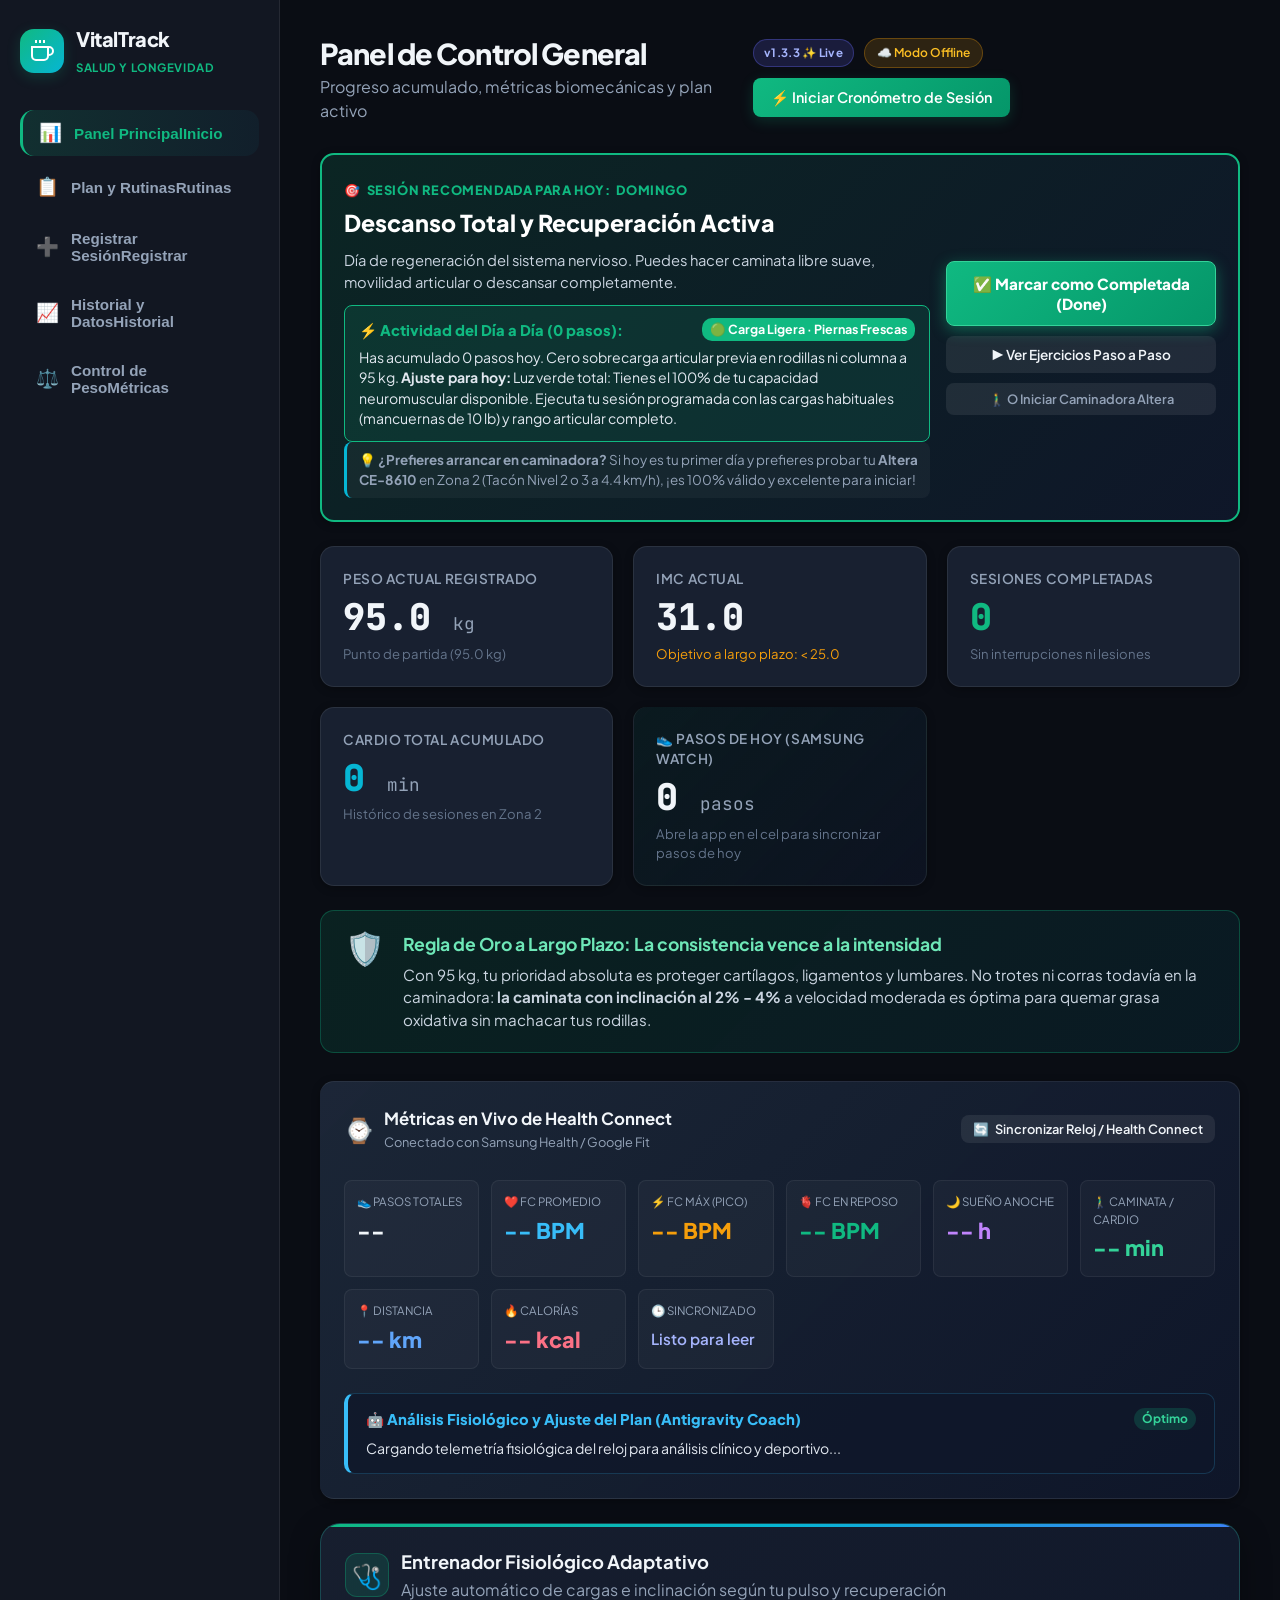
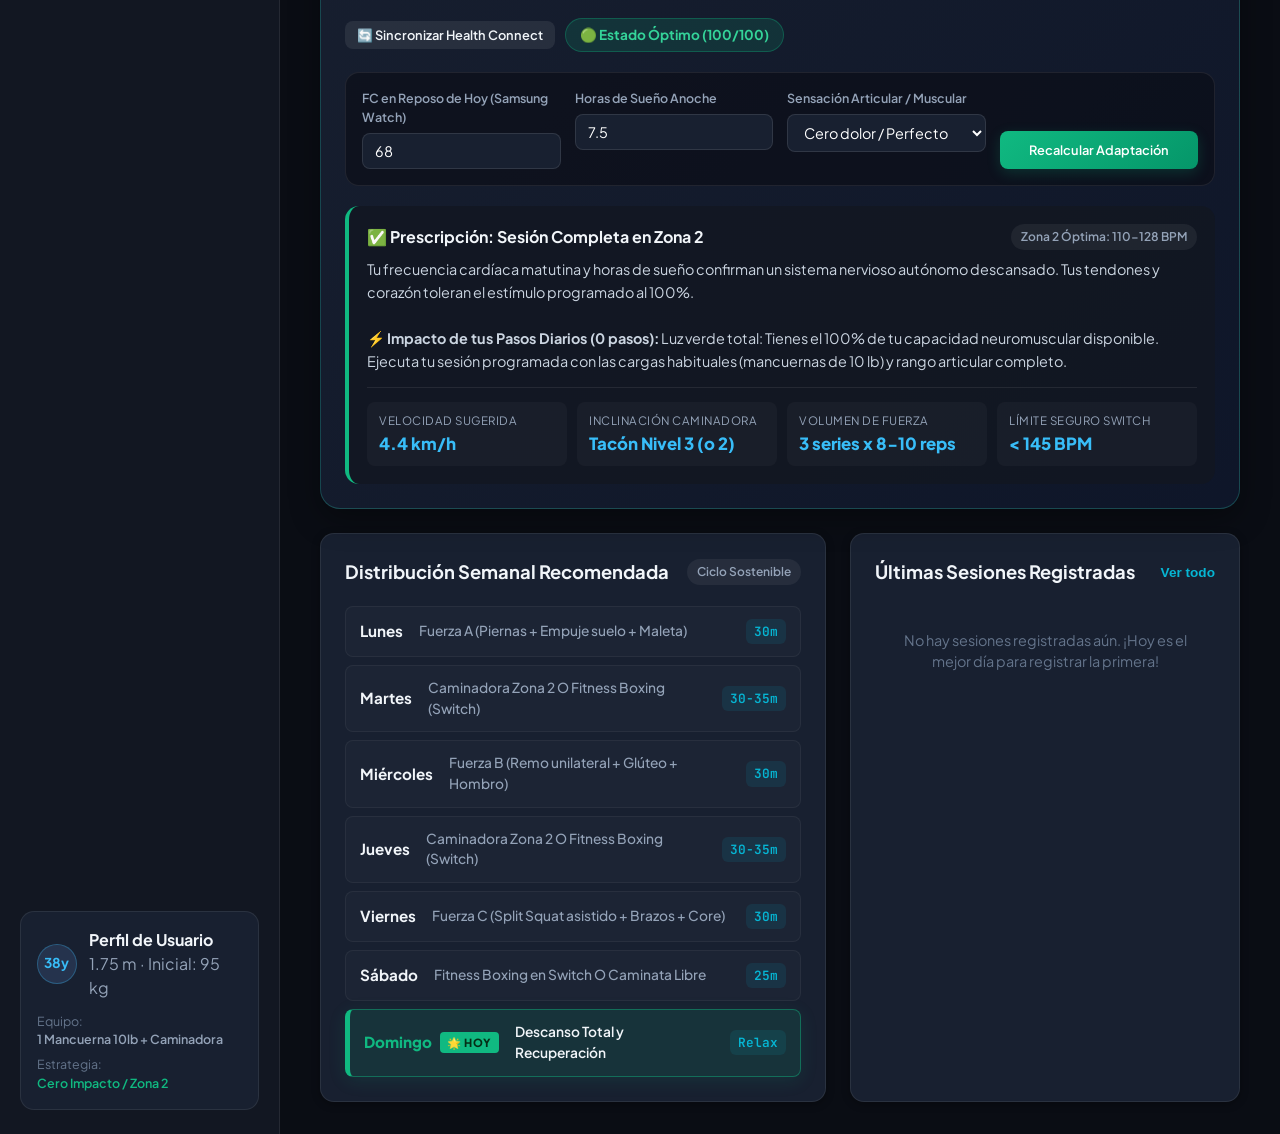
==== commit 7ecdcfcb: "Upgrade SPA navigation, breadcrumbs, and onBackPressed for index.html" ====
--- a/index.html
+++ b/index.html
@@ -35,26 +35,26 @@
         </div>
       </div>
 
-      <nav class="nav-menu">
-        <button class="nav-item active" data-tab="tab-dashboard" id="nav-btn-dash">
+      <nav class="nav-menu" id="main-nav-bar">
+        <button class="nav-item active" data-tab="tab-dashboard" id="nav-btn-dash" title="Panel Principal">
           <span class="nav-icon">📊</span>
-          <span>Panel Principal</span>
+          <span class="nav-label"><span class="label-full">Panel Principal</span><span class="label-short">Inicio</span></span>
         </button>
-        <button class="nav-item" data-tab="tab-rutinas" id="nav-btn-routines">
+        <button class="nav-item" data-tab="tab-rutinas" id="nav-btn-routines" title="Plan y Rutinas Paso a Paso">
           <span class="nav-icon">📋</span>
-          <span>Plan y Rutinas</span>
+          <span class="nav-label"><span class="label-full">Plan y Rutinas</span><span class="label-short">Rutinas</span></span>
         </button>
-        <button class="nav-item" data-tab="tab-registro" id="nav-btn-log">
-          <span class="nav-icon">✍️</span>
-          <span>Registrar Sesión</span>
+        <button class="nav-item nav-item-action" data-tab="tab-registro" id="nav-btn-log" title="Registrar Nueva Sesión">
+          <span class="nav-icon nav-icon-fab">➕</span>
+          <span class="nav-label"><span class="label-full">Registrar Sesión</span><span class="label-short">Registrar</span></span>
         </button>
-        <button class="nav-item" data-tab="tab-historial" id="nav-btn-history">
+        <button class="nav-item" data-tab="tab-historial" id="nav-btn-history" title="Historial y Telemetría">
           <span class="nav-icon">📈</span>
-          <span>Historial y Datos Duros</span>
+          <span class="nav-label"><span class="label-full">Historial y Datos</span><span class="label-short">Historial</span></span>
         </button>
-        <button class="nav-item" data-tab="tab-metricas" id="nav-btn-metrics">
+        <button class="nav-item" data-tab="tab-metricas" id="nav-btn-metrics" title="Control de Peso y Medidas">
           <span class="nav-icon">⚖️</span>
-          <span>Control de Peso / Cintura</span>
+          <span class="nav-label"><span class="label-full">Control de Peso</span><span class="label-short">Métricas</span></span>
         </button>
       </nav>
 
@@ -370,6 +370,14 @@
 
       <!-- SECCIÓN 2: PLAN Y RUTINAS DETALLADAS -->
       <section id="tab-rutinas" class="tab-pane">
+        <div class="nav-breadcrumb-bar">
+          <button type="button" class="btn-breadcrumb-back" onclick="window.switchTab('tab-dashboard')">
+            <span class="back-arrow">←</span>
+            <span>Volver al Inicio</span>
+          </button>
+          <span class="breadcrumb-separator">/</span>
+          <span class="breadcrumb-current">Plan y Rutinas Paso a Paso</span>
+        </div>
         <div class="routines-nav">
           <button class="sub-tab-btn active" data-routine="caminadora">🚶‍♂️ Caminadora (Cardio Zona 2)</button>
           <button class="sub-tab-btn" data-routine="boxing">🥊 Fitness Boxing (Nintendo Switch)</button>
@@ -406,6 +414,14 @@
 
       <!-- SECCIÓN 3: REGISTRAR SESIÓN -->
       <section id="tab-registro" class="tab-pane">
+        <div class="nav-breadcrumb-bar">
+          <button type="button" class="btn-breadcrumb-back" onclick="window.switchTab('tab-dashboard')">
+            <span class="back-arrow">←</span>
+            <span>Volver al Inicio</span>
+          </button>
+          <span class="breadcrumb-separator">/</span>
+          <span class="breadcrumb-current">Registro de Sesión</span>
+        </div>
         <div class="form-container card">
           <div class="card-header">
             <h3>📝 Registrar Nueva Sesión de Entrenamiento</h3>
@@ -514,6 +530,14 @@
 
       <!-- SECCIÓN 4: HISTORIAL Y DATOS DUROS -->
       <section id="tab-historial" class="tab-pane">
+        <div class="nav-breadcrumb-bar">
+          <button type="button" class="btn-breadcrumb-back" onclick="window.switchTab('tab-dashboard')">
+            <span class="back-arrow">←</span>
+            <span>Volver al Inicio</span>
+          </button>
+          <span class="breadcrumb-separator">/</span>
+          <span class="breadcrumb-current">Historial y Datos Duros</span>
+        </div>
         <div class="card">
           <div class="card-header">
             <div>
@@ -559,6 +583,14 @@
 
       <!-- SECCIÓN 5: MÉTRICAS Y PESO -->
       <section id="tab-metricas" class="tab-pane">
+        <div class="nav-breadcrumb-bar">
+          <button type="button" class="btn-breadcrumb-back" onclick="window.switchTab('tab-dashboard')">
+            <span class="back-arrow">←</span>
+            <span>Volver al Inicio</span>
+          </button>
+          <span class="breadcrumb-separator">/</span>
+          <span class="breadcrumb-current">Control de Peso y Medidas</span>
+        </div>
         <div class="metrics-grid">
           <div class="card">
             <div class="card-header">
--- a/styles.css
+++ b/styles.css
@@ -1,1420 +1,1544 @@
-:root {
-  --bg-primary: #0a0d14;
-  --bg-secondary: #121722;
-  --bg-card: #182030;
-  --bg-card-hover: #1e283d;
-  --border-color: rgba(255, 255, 255, 0.08);
-  --border-focus: #10b981;
-  
-  --text-main: #f1f5f9;
-  --text-muted: #94a3b8;
-  --text-dim: #64748b;
-
-  --accent-green: #10b981;
-  --accent-green-glow: rgba(16, 185, 129, 0.2);
-  --accent-cyan: #06b6d4;
-  --accent-blue: #3b82f6;
-  --accent-yellow: #f59e0b;
-  --accent-rose: #f43f5e;
-  
-  --radius-sm: 8px;
-  --radius-md: 14px;
-  --radius-lg: 20px;
-  --shadow-sm: 0 2px 8px rgba(0, 0, 0, 0.3);
-  --shadow-md: 0 8px 24px rgba(0, 0, 0, 0.4);
-}
-
-* {
-  box-sizing: border-box;
-  margin: 0;
-  padding: 0;
-}
-
-html {
-  -webkit-text-size-adjust: 100%;
-  text-size-adjust: 100%;
-  overflow-x: hidden;
-}
-
-body {
-  font-family: 'Plus Jakarta Sans', -apple-system, BlinkMacSystemFont, 'Segoe UI', Roboto, sans-serif;
-  background-color: var(--bg-primary);
-  color: var(--text-main);
-  line-height: 1.5;
-  min-height: 100vh;
-  -webkit-font-smoothing: antialiased;
-  -webkit-text-size-adjust: 100%;
-  text-size-adjust: 100%;
-  overflow-x: hidden;
-}
-
-/* Layout */
-.app-layout {
-  display: flex;
-  min-height: 100vh;
-}
-
-/* Sidebar */
-.sidebar {
-  width: 280px;
-  background: var(--bg-secondary);
-  border-right: 1px solid var(--border-color);
-  display: flex;
-  flex-direction: column;
-  padding: 24px 20px;
-  flex-shrink: 0;
-}
-
-.brand {
-  display: flex;
-  align-items: center;
-  gap: 12px;
-  margin-bottom: 32px;
-}
-
-.brand-icon {
-  width: 44px;
-  height: 44px;
-  border-radius: var(--radius-md);
-  background: linear-gradient(135deg, #10b981, #06b6d4);
-  display: flex;
-  align-items: center;
-  justify-content: center;
-  color: #fff;
-  box-shadow: 0 4px 14px var(--accent-green-glow);
-}
-
-.brand h2 {
-  font-size: 1.25rem;
-  font-weight: 800;
-  letter-spacing: -0.02em;
-}
-
-.badge-sub {
-  font-size: 0.72rem;
-  color: var(--accent-green);
-  text-transform: uppercase;
-  font-weight: 700;
-  letter-spacing: 0.05em;
-}
-
-.nav-menu {
-  display: flex;
-  flex-direction: column;
-  gap: 8px;
-  flex: 1;
-}
-
-.nav-item {
-  display: flex;
-  align-items: center;
-  gap: 12px;
-  padding: 12px 16px;
-  background: transparent;
-  border: none;
-  border-radius: var(--radius-md);
-  color: var(--text-muted);
-  font-size: 0.95rem;
-  font-weight: 600;
-  cursor: pointer;
-  text-align: left;
-  transition: all 0.2s ease;
-}
-
-.nav-item:hover {
-  background: rgba(255, 255, 255, 0.05);
-  color: var(--text-main);
-}
-
-.nav-item.active {
-  background: linear-gradient(90deg, rgba(16, 185, 129, 0.15), rgba(6, 182, 212, 0.05));
-  color: var(--accent-green);
-  border-left: 3px solid var(--accent-green);
-}
-
-.nav-icon {
-  font-size: 1.15rem;
-}
-
-/* User Box in Sidebar */
-.profile-summary-box {
-  background: var(--bg-card);
-  border: 1px solid var(--border-color);
-  border-radius: var(--radius-md);
-  padding: 16px;
-  margin-top: 20px;
-}
-
-.profile-header {
-  display: flex;
-  align-items: center;
-  gap: 12px;
-  margin-bottom: 12px;
-}
-
-.avatar {
-  width: 40px;
-  height: 40px;
-  border-radius: 50%;
-  background: #25334d;
-  color: #38bdf8;
-  display: flex;
-  align-items: center;
-  justify-content: center;
-  font-weight: 700;
-  font-size: 0.85rem;
-  border: 1px solid rgba(56, 189, 248, 0.3);
-}
-
-.stat-mini {
-  display: flex;
-  flex-direction: column;
-  font-size: 0.78rem;
-  margin-top: 6px;
-}
-
-.stat-mini .lbl {
-  color: var(--text-dim);
-}
-
-.stat-mini .val {
-  font-weight: 600;
-  color: var(--text-muted);
-}
-
-.stat-mini .accent-green {
-  color: var(--accent-green);
-}
-
-/* Main Area */
-.main-content {
-  flex: 1;
-  padding: 32px 40px;
-  overflow-y: auto;
-  max-width: 1400px;
-}
-
-.top-bar {
-  display: flex;
-  justify-content: space-between;
-  align-items: center;
-  margin-bottom: 30px;
-}
-
-.top-bar h1 {
-  font-size: 1.8rem;
-  font-weight: 800;
-  letter-spacing: -0.03em;
-}
-
-/* Tab panes */
-.tab-pane {
-  display: none;
-  animation: fadeIn 0.3s ease;
-}
-
-.tab-pane.active {
-  display: block;
-}
-
-@keyframes fadeIn {
-  from { opacity: 0; transform: translateY(6px); }
-  to { opacity: 1; transform: translateY(0); }
-}
-
-/* Stats Grid */
-.stats-grid {
-  display: grid;
-  grid-template-columns: repeat(auto-fit, minmax(230px, 1fr));
-  gap: 20px;
-  margin-bottom: 24px;
-}
-
-.stat-card {
-  background: var(--bg-card);
-  border: 1px solid var(--border-color);
-  border-radius: var(--radius-md);
-  padding: 22px;
-  box-shadow: var(--shadow-sm);
-  transition: transform 0.2s ease, border-color 0.2s ease;
-}
-
-.stat-card:hover {
-  transform: translateY(-2px);
-  border-color: rgba(255, 255, 255, 0.15);
-}
-
-.stat-title {
-  font-size: 0.85rem;
-  color: var(--text-muted);
-  font-weight: 600;
-  text-transform: uppercase;
-  letter-spacing: 0.04em;
-  margin-bottom: 8px;
-}
-
-.stat-value {
-  font-size: 2.3rem;
-  font-weight: 800;
-  font-family: 'JetBrains Mono', monospace;
-  line-height: 1.1;
-  margin-bottom: 6px;
-}
-
-.stat-value .unit {
-  font-size: 1.1rem;
-  color: var(--text-muted);
-  font-weight: 400;
-}
-
-.stat-caption {
-  font-size: 0.82rem;
-  color: var(--text-dim);
-}
-
-/* Colors */
-.text-green { color: var(--accent-green); }
-.text-blue { color: var(--accent-cyan); }
-.text-yellow { color: var(--accent-yellow); }
-.text-muted { color: var(--text-muted); }
-
-/* Safety Banner */
-.safety-banner {
-  display: flex;
-  gap: 18px;
-  align-items: flex-start;
-  background: linear-gradient(135deg, rgba(16, 185, 129, 0.12), rgba(6, 182, 212, 0.08));
-  border: 1px solid rgba(16, 185, 129, 0.3);
-  border-radius: var(--radius-md);
-  padding: 20px 24px;
-  margin-bottom: 28px;
-}
-
-.banner-icon {
-  font-size: 2rem;
-  line-height: 1;
-}
-
-.banner-body h3 {
-  font-size: 1.1rem;
-  font-weight: 700;
-  color: #6ee7b7;
-  margin-bottom: 6px;
-}
-
-.banner-body p {
-  color: #cbd5e1;
-  font-size: 0.95rem;
-  line-height: 1.5;
-}
-
-/* Dashboard Columns */
-.dashboard-columns {
-  display: grid;
-  grid-template-columns: 1.3fr 1fr;
-  gap: 24px;
-}
-
-.card {
-  background: var(--bg-card);
-  border: 1px solid var(--border-color);
-  border-radius: var(--radius-md);
-  padding: 24px;
-  box-shadow: var(--shadow-sm);
-}
-
-.card-header {
-  display: flex;
-  justify-content: space-between;
-  align-items: center;
-  margin-bottom: 20px;
-}
-
-.card-header h3 {
-  font-size: 1.15rem;
-  font-weight: 700;
-}
-
-.badge-tag {
-  background: rgba(255, 255, 255, 0.06);
-  padding: 4px 10px;
-  border-radius: 20px;
-  font-size: 0.75rem;
-  color: var(--text-muted);
-  font-weight: 600;
-}
-
-/* Weekly schedule list */
-.weekly-schedule {
-  display: flex;
-  flex-direction: column;
-  gap: 10px;
-}
-
-.day-row {
-  display: grid;
-  grid-template-columns: 90px 1fr 60px;
-  align-items: center;
-  padding: 12px 14px;
-  background: rgba(255, 255, 255, 0.02);
-  border: 1px solid var(--border-color);
-  border-radius: var(--radius-sm);
-  font-size: 0.9rem;
-  transition: background 0.15s ease;
-}
-
-.day-row:hover {
-  background: rgba(255, 255, 255, 0.05);
-}
-
-.day-name {
-  font-weight: 700;
-  color: var(--text-muted);
-}
-
-.day-task {
-  color: var(--text-main);
-  font-weight: 500;
-}
-
-.day-time {
-  text-align: right;
-  font-family: 'JetBrains Mono', monospace;
-  font-size: 0.82rem;
-  color: var(--accent-cyan);
-}
-
-/* Buttons */
-.btn {
-  display: inline-flex;
-  align-items: center;
-  justify-content: center;
-  gap: 8px;
-  padding: 10px 18px;
-  border-radius: var(--radius-sm);
-  font-size: 0.9rem;
-  font-weight: 600;
-  cursor: pointer;
-  border: none;
-  transition: all 0.2s ease;
-  font-family: inherit;
-}
-
-.btn-primary {
-  background: linear-gradient(135deg, #10b981, #059669);
-  color: white;
-  box-shadow: 0 4px 14px var(--accent-green-glow);
-}
-
-.btn-primary:hover {
-  filter: brightness(1.1);
-  transform: translateY(-1px);
-}
-
-.btn-secondary {
-  background: rgba(255, 255, 255, 0.08);
-  color: var(--text-main);
-}
-
-.btn-secondary:hover {
-  background: rgba(255, 255, 255, 0.14);
-}
-
-.btn-text {
-  background: transparent;
-  border: none;
-  color: var(--accent-cyan);
-  font-weight: 600;
-  font-size: 0.85rem;
-  cursor: pointer;
-}
-
-.btn-sm {
-  padding: 6px 12px;
-  font-size: 0.8rem;
-}
-
-.btn-chip {
-  background: #232d42;
-  border: 1px solid var(--border-color);
-  color: var(--text-muted);
-  border-radius: 14px;
-  padding: 4px 10px;
-  font-size: 0.8rem;
-  cursor: pointer;
-  transition: all 0.15s ease;
-}
-
-.btn-chip:hover {
-  color: var(--text-main);
-  border-color: var(--accent-green);
-  background: #2b3852;
-}
-
-/* Routines View */
-.routines-nav {
-  display: flex;
-  gap: 10px;
-  flex-wrap: wrap;
-  margin-bottom: 20px;
-}
-
-.sub-tab-btn {
-  padding: 10px 18px;
-  background: var(--bg-card);
-  border: 1px solid var(--border-color);
-  border-radius: var(--radius-sm);
-  color: var(--text-muted);
-  font-size: 0.92rem;
-  font-weight: 600;
-  cursor: pointer;
-  transition: all 0.2s ease;
-}
-
-.sub-tab-btn:hover {
-  background: var(--bg-card-hover);
-  color: var(--text-main);
-}
-
-.sub-tab-btn.active {
-  background: var(--accent-green);
-  color: #052e16;
-  border-color: var(--accent-green);
-  font-weight: 700;
-}
-
-.routine-viewer {
-  margin-bottom: 24px;
-}
-
-.routine-exercise-card {
-  background: rgba(255, 255, 255, 0.02);
-  border: 1px solid var(--border-color);
-  border-radius: var(--radius-md);
-  padding: 18px;
-  margin-bottom: 16px;
-  display: grid;
-  grid-template-columns: auto 1fr auto;
-  gap: 20px;
-  align-items: center;
-}
-
-.exercise-left-col {
-  display: flex;
-  flex-direction: column;
-  align-items: center;
-  gap: 10px;
-}
-
-.exercise-num {
-  width: 32px;
-  height: 32px;
-  border-radius: 50%;
-  background: #223048;
-  color: var(--accent-cyan);
-  font-weight: 700;
-  display: flex;
-  align-items: center;
-  justify-content: center;
-  font-size: 0.85rem;
-}
-
-.exercise-thumb {
-  width: 90px;
-  height: 60px;
-  object-fit: cover;
-  border-radius: var(--radius-sm);
-  border: 1px solid rgba(255, 255, 255, 0.15);
-  cursor: pointer;
-  transition: transform 0.2s ease, box-shadow 0.2s ease;
-}
-
-.exercise-thumb:hover {
-  transform: scale(1.08);
-  box-shadow: 0 4px 12px rgba(6, 182, 212, 0.3);
-  border-color: var(--accent-cyan);
-}
-
-.exercise-details h4 {
-  font-size: 1.05rem;
-  margin-bottom: 4px;
-  color: #f8fafc;
-}
-
-.exercise-details p {
-  color: var(--text-muted);
-  font-size: 0.88rem;
-  margin-bottom: 8px;
-}
-
-.exercise-cue {
-  display: inline-block;
-  font-size: 0.8rem;
-  color: #34d399;
-  background: rgba(52, 211, 153, 0.1);
-  padding: 4px 10px;
-  border-radius: 4px;
-  font-weight: 600;
-  margin-bottom: 8px;
-}
-
-.exercise-actions-bar {
-  margin-top: 6px;
-}
-
-.btn-video-guide {
-  display: inline-flex;
-  align-items: center;
-  gap: 6px;
-  font-size: 0.78rem;
-  color: #38bdf8;
-  text-decoration: none;
-  background: rgba(56, 189, 248, 0.08);
-  border: 1px solid rgba(56, 189, 248, 0.25);
-  padding: 4px 10px;
-  border-radius: 6px;
-  font-weight: 600;
-  transition: all 0.2s ease;
-}
-
-.btn-video-guide:hover {
-  background: rgba(56, 189, 248, 0.18);
-  color: #fff;
-  border-color: #38bdf8;
-}
-
-.btn-video-local {
-  background: rgba(16, 185, 129, 0.15) !important;
-  color: #34d399 !important;
-  border: 1px solid rgba(16, 185, 129, 0.45) !important;
-  font-weight: 700 !important;
-}
-
-.btn-video-local:hover {
-  background: rgba(16, 185, 129, 0.35) !important;
-  color: #fff !important;
-  border-color: #10b981 !important;
-}
-
-.btn-video-drive {
-  background: rgba(56, 189, 248, 0.12) !important;
-  color: #38bdf8 !important;
-  border: 1px solid rgba(56, 189, 248, 0.35) !important;
-}
-
-.btn-video-drive:hover {
-  background: rgba(56, 189, 248, 0.25) !important;
-  color: #fff !important;
-}
-
-.exercise-meta {
-  text-align: right;
-  font-family: 'JetBrains Mono', monospace;
-  font-size: 0.88rem;
-  color: var(--accent-yellow);
-}
-
-/* Timer Card */
-.timer-card {
-  display: flex;
-  flex-direction: column;
-  align-items: center;
-  text-align: center;
-  padding: 30px;
-  background: radial-gradient(circle at top, #1a253a, #131a29);
-}
-
-.timer-display {
-  font-family: 'JetBrains Mono', monospace;
-  font-size: 3.5rem;
-  font-weight: 800;
-  letter-spacing: 2px;
-  color: #38bdf8;
-  margin: 16px 0;
-  text-shadow: 0 0 20px rgba(56, 189, 248, 0.3);
-}
-
-.timer-controls {
-  display: flex;
-  flex-direction: column;
-  align-items: center;
-  gap: 14px;
-}
-
-.timer-presets {
-  display: flex;
-  align-items: center;
-  gap: 8px;
-  font-size: 0.85rem;
-  color: var(--text-muted);
-  margin-top: 6px;
-}
-
-/* Forms */
-.form-grid {
-  display: grid;
-  grid-template-columns: repeat(auto-fit, minmax(220px, 1fr));
-  gap: 18px;
-  margin-bottom: 20px;
-}
-
-.form-group {
-  display: flex;
-  flex-direction: column;
-  gap: 6px;
-}
-
-.form-group label {
-  font-size: 0.86rem;
-  font-weight: 600;
-  color: var(--text-muted);
-}
-
-input[type="text"],
-input[type="number"],
-input[type="date"],
-select,
-textarea {
-  background: #0f1420;
-  border: 1px solid var(--border-color);
-  border-radius: var(--radius-sm);
-  padding: 10px 14px;
-  color: var(--text-main);
-  font-size: 0.95rem;
-  font-family: inherit;
-  outline: none;
-  transition: border-color 0.2s ease, box-shadow 0.2s ease;
-}
-
-input:focus,
-select:focus,
-textarea:focus {
-  border-color: var(--accent-green);
-  box-shadow: 0 0 0 3px rgba(16, 185, 129, 0.15);
-}
-
-.subform-box {
-  background: rgba(255, 255, 255, 0.02);
-  border: 1px dashed var(--border-color);
-  border-radius: var(--radius-md);
-  padding: 18px;
-  margin-bottom: 20px;
-}
-
-.subform-box h4 {
-  font-size: 0.95rem;
-  margin-bottom: 12px;
-  color: var(--accent-cyan);
-}
-
-.checkbox-label {
-  display: flex;
-  align-items: center;
-  gap: 10px;
-  cursor: pointer;
-  font-size: 0.92rem;
-  color: #cbd5e1;
-}
-
-.checkbox-label input[type="checkbox"] {
-  width: 18px;
-  height: 18px;
-  accent-color: var(--accent-green);
-}
-
-.form-actions {
-  display: flex;
-  justify-content: flex-end;
-  gap: 12px;
-  margin-top: 10px;
-}
-
-/* Tables */
-.table-responsive {
-  overflow-x: auto;
-}
-
-.data-table {
-  width: 100%;
-  border-collapse: collapse;
-  text-align: left;
-  font-size: 0.88rem;
-}
-
-.data-table th {
-  padding: 12px 14px;
-  background: rgba(255, 255, 255, 0.03);
-  color: var(--text-muted);
-  font-weight: 600;
-  border-bottom: 1px solid var(--border-color);
-  white-space: nowrap;
-}
-
-.data-table td {
-  padding: 14px;
-  border-bottom: 1px solid var(--border-color);
-  color: var(--text-main);
-}
-
-.data-table tr:hover td {
-  background: rgba(255, 255, 255, 0.02);
-}
-
-.badge-pill {
-  display: inline-block;
-  padding: 3px 8px;
-  border-radius: 12px;
-  font-size: 0.76rem;
-  font-weight: 700;
-}
-
-.badge-cardio { background: rgba(6, 182, 212, 0.15); color: #22d3ee; }
-.badge-boxing { background: rgba(239, 68, 68, 0.18); color: #f87171; }
-.badge-strength { background: rgba(16, 185, 129, 0.15); color: #34d399; }
-.badge-mobility { background: rgba(245, 158, 11, 0.15); color: #fbbf24; }
-
-.badge-safe {
-  color: #34d399;
-  font-weight: 600;
-}
-
-.btn-del {
-  background: transparent;
-  border: none;
-  color: var(--accent-rose);
-  cursor: pointer;
-  font-size: 0.85rem;
-  opacity: 0.7;
-}
-
-.btn-del:hover {
-  opacity: 1;
-}
-
-.filter-actions {
-  display: flex;
-  gap: 10px;
-  align-items: center;
-}
-
-.select-sm {
-  padding: 6px 10px;
-  font-size: 0.82rem;
-}
-
-.empty-state {
-  color: var(--text-dim);
-  font-size: 0.9rem;
-  text-align: center;
-  padding: 24px;
-}
-
-/* Metrics tab */
-.metrics-grid {
-  display: grid;
-  grid-template-columns: 1fr 1.2fr;
-  gap: 24px;
-}
-
-/* Responsive Layout - Mobile App Optimization */
-@media (max-width: 1024px) {
-  .dashboard-columns,
-  .metrics-grid {
-    grid-template-columns: 1fr;
-  }
-}
-
-@media (max-width: 768px) {
-  .app-layout {
-    flex-direction: column;
-    min-height: 100vh;
-  }
-
-  /* Barra de Navegación Inferior Flotante (Estilo App Nativa) */
-  .sidebar {
-    width: 100%;
-    padding: 10px 14px 6px 14px;
-    background: #0f172a;
-    border-right: none;
-    border-bottom: 1px solid rgba(255, 255, 255, 0.08);
-  }
-
-  .sidebar .brand {
-    margin-bottom: 0;
-    justify-content: space-between;
-  }
-
-  .sidebar .brand h2 {
-    font-size: 1.1rem;
-  }
-
-  .brand-icon {
-    width: 34px;
-    height: 34px;
-  }
-
-  .sidebar .profile-summary-box {
-    display: none; /* Se oculta para no ocupar media pantalla en el móvil */
-  }
-
-  .nav-menu {
-    position: fixed;
-    bottom: 0;
-    left: 0;
-    right: 0;
-    height: 60px;
-    background: rgba(13, 18, 28, 0.96);
-    backdrop-filter: blur(16px);
-    -webkit-backdrop-filter: blur(16px);
-    border-top: 1px solid rgba(255, 255, 255, 0.12);
-    display: flex;
-    flex-direction: row;
-    justify-content: space-around;
-    align-items: center;
-    padding: 4px 6px;
-    gap: 2px;
-    z-index: 9999;
-    box-shadow: 0 -6px 25px rgba(0, 0, 0, 0.65);
-  }
-
-  .nav-item {
-    flex-direction: column;
-    gap: 2px;
-    padding: 6px 2px;
-    border-radius: 8px;
-    font-size: 0.65rem;
-    font-weight: 700;
-    text-align: center;
-    justify-content: center;
-    flex: 1;
-    border-left: none !important;
-    border-bottom: 2px solid transparent;
-    color: #94a3b8;
-  }
-
-  .nav-item.active {
-    background: rgba(16, 185, 129, 0.12);
-    color: #10b981;
-    border-bottom: 2px solid #10b981;
-  }
-
-  .nav-icon {
-    font-size: 1.15rem;
-    line-height: 1;
-  }
-
-  .main-content {
-    padding: 14px 12px 76px 12px; /* Espacio inferior para la barra fija */
-    max-width: 100vw;
-    overflow-x: hidden;
-  }
-
-  .top-bar {
-    margin-bottom: 14px;
-    flex-direction: column;
-    align-items: flex-start;
-    gap: 10px;
-  }
-
-  .top-bar h1 {
-    font-size: 1.25rem;
-  }
-
-  .top-bar p {
-    font-size: 0.8rem;
-  }
-
-  .header-actions {
-    width: 100%;
-    justify-content: space-between;
-    gap: 8px;
-  }
-
-  #btn-quick-workout {
-    width: 100%;
-    padding: 10px 14px;
-    font-size: 0.85rem;
-  }
-
-  /* Tarjetas y Estadísticas Móviles Compactas */
-  #today-workout-banner {
-    padding: 14px !important;
-    margin-bottom: 14px !important;
-  }
-
-  #today-workout-title {
-    font-size: 1.15rem !important;
-  }
-
-  #today-workout-desc {
-    font-size: 0.84rem !important;
-    line-height: 1.4 !important;
-  }
-
-  .stats-grid {
-    grid-template-columns: 1fr 1fr;
-    gap: 10px;
-    margin-bottom: 14px;
-  }
-
-  .stat-card {
-    padding: 12px 10px;
-  }
-
-  .stat-title {
-    font-size: 0.72rem;
-  }
-
-  .stat-value {
-    font-size: 1.35rem;
-  }
-
-  .stat-caption {
-    font-size: 0.68rem;
-  }
-
-  /* Rutinas y Ejercicios Móviles */
-  .routines-nav {
-    gap: 6px;
-    overflow-x: auto;
-    flex-wrap: nowrap;
-    padding-bottom: 6px;
-    -webkit-overflow-scrolling: touch;
-  }
-
-  .sub-tab-btn {
-    padding: 8px 12px;
-    font-size: 0.8rem;
-    white-space: nowrap;
-    flex-shrink: 0;
-  }
-
-  .routine-exercise-card {
-    display: flex;
-    flex-direction: column;
-    align-items: stretch;
-    gap: 12px;
-    padding: 14px;
-  }
-
-  .exercise-left-col {
-    flex-direction: row;
-    align-items: center;
-    justify-content: flex-start;
-    gap: 10px;
-  }
-
-  .exercise-thumb {
-    width: 100px;
-    height: 65px;
-    border-radius: 8px;
-  }
-
-  .exercise-details h4 {
-    font-size: 0.98rem;
-  }
-
-  .exercise-details p {
-    font-size: 0.82rem;
-  }
-
-  .exercise-cue {
-    font-size: 0.78rem;
-    padding: 6px 10px;
-    display: block;
-    line-height: 1.35;
-  }
-
-  .exercise-actions-bar {
-    display: flex;
-    gap: 8px;
-    width: 100%;
-  }
-
-  .exercise-actions-bar .btn-video-guide {
-    flex: 1;
-    text-align: center;
-    justify-content: center;
-    padding: 8px 10px;
-    font-size: 0.82rem;
-  }
-
-  .exercise-meta {
-    text-align: left;
-    font-size: 0.78rem;
-  }
-}
-
-
-/* Video Modal */
-.video-modal-backdrop {
-  display: none;
-  position: fixed;
-  top: 0;
-  left: 0;
-  width: 100vw;
-  height: 100vh;
-  background: rgba(0, 0, 0, 0.88);
-  backdrop-filter: blur(8px);
-  z-index: 9999;
-  justify-content: center;
-  align-items: center;
-  padding: 16px;
-}
-
-.video-modal-backdrop.open {
-  display: flex;
-  animation: fadeIn 0.2s ease;
-}
-
-.video-modal-content {
-  background: #121927;
-  border: 1px solid rgba(255, 255, 255, 0.15);
-  border-radius: var(--radius-md);
-  width: 100%;
-  max-width: 820px;
-  box-shadow: 0 20px 50px rgba(0, 0, 0, 0.75);
-  overflow: hidden;
-  display: flex;
-  flex-direction: column;
-}
-
-.video-modal-header {
-  display: flex;
-  justify-content: space-between;
-  align-items: center;
-  padding: 14px 20px;
-  background: #182338;
-  border-bottom: 1px solid var(--border-color);
-}
-
-.video-modal-header h3 {
-  font-size: 1.1rem;
-  font-weight: 700;
-  color: #38bdf8;
-  margin: 0;
-}
-
-.btn-close-modal {
-  background: transparent;
-  border: none;
-  color: var(--text-muted);
-  font-size: 1.8rem;
-  line-height: 1;
-  cursor: pointer;
-  padding: 0 6px;
-}
-
-.btn-close-modal:hover {
-  color: #fff;
-}
-
-.video-modal-body {
-  padding: 0;
-  display: flex;
-  justify-content: center;
-  background: #000;
-  position: relative;
-}
-
-.video-responsive-wrapper {
-  position: relative;
-  width: 100%;
-  padding-bottom: 56.25%; /* 16:9 Aspect Ratio */
-  height: 0;
-  background: #000;
-}
-
-.video-responsive-wrapper iframe,
-.video-responsive-wrapper video {
-  position: absolute;
-  top: 0;
-  left: 0;
-  width: 100%;
-  height: 100%;
-  border: 0;
-}
-
-.video-modal-footer {
-  padding: 16px 20px;
-  background: #141c2c;
-  border-top: 1px solid var(--border-color);
-  display: flex;
-  flex-direction: column;
-  gap: 12px;
-}
-
-.video-cue-box {
-  background: rgba(16, 185, 129, 0.08);
-  border: 1px solid rgba(16, 185, 129, 0.25);
-  border-left: 4px solid #10b981;
-  padding: 12px 14px;
-  border-radius: 8px;
-}
-
-.video-actions-row {
-  display: flex;
-  justify-content: space-between;
-  align-items: center;
-  flex-wrap: wrap;
-  gap: 10px;
-}
-
-/* Entrenador Fisiológico Adaptativo */
-.coach-card {
-  background: linear-gradient(135deg, rgba(24, 32, 48, 0.95), rgba(15, 23, 42, 0.95));
-  border: 1px solid rgba(45, 212, 191, 0.25);
-  border-radius: var(--radius-lg);
-  padding: 24px;
-  margin-bottom: 24px;
-  box-shadow: 0 10px 30px rgba(0, 0, 0, 0.35);
-  position: relative;
-  overflow: hidden;
-}
-
-.coach-card::before {
-  content: '';
-  position: absolute;
-  top: 0;
-  left: 0;
-  right: 0;
-  height: 3px;
-  background: linear-gradient(90deg, #10b981, #06b6d4, #3b82f6);
-}
-
-.coach-header {
-  display: flex;
-  justify-content: space-between;
-  align-items: center;
-  flex-wrap: wrap;
-  gap: 16px;
-  margin-bottom: 20px;
-}
-
-.coach-title-area {
-  display: flex;
-  align-items: center;
-  gap: 12px;
-}
-
-.coach-avatar {
-  width: 44px;
-  height: 44px;
-  border-radius: 12px;
-  background: rgba(16, 185, 129, 0.15);
-  display: flex;
-  align-items: center;
-  justify-content: center;
-  font-size: 1.5rem;
-  border: 1px solid rgba(16, 185, 129, 0.3);
-}
-
-.coach-title-area h3 {
-  font-size: 1.15rem;
-  font-weight: 700;
-  color: var(--text-main);
-  margin-bottom: 2px;
-}
-
-.readiness-pill {
-  display: inline-flex;
-  align-items: center;
-  gap: 8px;
-  padding: 6px 14px;
-  border-radius: 999px;
-  font-weight: 700;
-  font-size: 0.85rem;
-}
-
-.readiness-green {
-  background: rgba(16, 185, 129, 0.15);
-  color: #34d399;
-  border: 1px solid rgba(16, 185, 129, 0.3);
-}
-
-.readiness-yellow {
-  background: rgba(245, 158, 11, 0.15);
-  color: #fbbf24;
-  border: 1px solid rgba(245, 158, 11, 0.3);
-}
-
-.readiness-rose {
-  background: rgba(244, 63, 94, 0.15);
-  color: #fb7185;
-  border: 1px solid rgba(244, 63, 94, 0.3);
-}
-
-.coach-inputs-row {
-  display: grid;
-  grid-template-columns: repeat(auto-fit, minmax(180px, 1fr));
-  gap: 14px;
-  background: rgba(10, 13, 20, 0.6);
-  padding: 16px;
-  border-radius: var(--radius-md);
-  margin-bottom: 20px;
-  border: 1px solid var(--border-color);
-}
-
-.coach-input-item {
-  display: flex;
-  flex-direction: column;
-  gap: 6px;
-}
-
-.coach-input-item label {
-  font-size: 0.78rem;
-  color: var(--text-muted);
-  font-weight: 600;
-}
-
-.coach-input-item input, .coach-input-item select {
-  background: #182030;
-  border: 1px solid rgba(255, 255, 255, 0.1);
-  color: #fff;
-  padding: 8px 12px;
-  border-radius: var(--radius-sm);
-  font-size: 0.9rem;
-}
-
-.coach-input-item input:focus, .coach-input-item select:focus {
-  border-color: #06b6d4;
-  outline: none;
-}
-
-.adaptive-verdict {
-  background: rgba(18, 23, 34, 0.85);
-  border-radius: var(--radius-md);
-  padding: 18px;
-  border-left: 4px solid #10b981;
-  transition: all 0.3s ease;
-}
-
-.adaptive-verdict.verdict-yellow {
-  border-left-color: #f59e0b;
-}
-
-.adaptive-verdict.verdict-rose {
-  border-left-color: #f43f5e;
-}
-
-.verdict-headline {
-  display: flex;
-  align-items: center;
-  justify-content: space-between;
-  gap: 10px;
-  margin-bottom: 8px;
-  font-weight: 700;
-  font-size: 1rem;
-}
-
-.verdict-body {
-  font-size: 0.9rem;
-  color: #cbd5e1;
-  line-height: 1.6;
-}
-
-.adaptive-params-grid {
-  display: grid;
-  grid-template-columns: repeat(auto-fit, minmax(140px, 1fr));
-  gap: 10px;
-  margin-top: 14px;
-  padding-top: 14px;
-  border-top: 1px solid rgba(255, 255, 255, 0.08);
-}
-
-.param-item {
-  background: rgba(255, 255, 255, 0.03);
-  padding: 10px 12px;
-  border-radius: var(--radius-sm);
-}
-
-.param-label {
-  font-size: 0.72rem;
-  color: var(--text-muted);
-  text-transform: uppercase;
-  letter-spacing: 0.5px;
-}
-
-.param-value {
-  font-size: 1.05rem;
-  font-weight: 800;
-  color: #38bdf8;
-  margin-top: 2px;
-}
-
-/* Agenda Semanal y Día Actual Activo */
-.weekly-schedule {
-  display: flex;
-  flex-direction: column;
-  gap: 8px;
-  margin-top: 10px;
-}
-
-.day-row {
-  display: flex;
-  justify-content: space-between;
-  align-items: center;
-  padding: 12px 14px;
-  border-radius: var(--radius-sm);
-  background: rgba(255, 255, 255, 0.02);
-  border: 1px solid rgba(255, 255, 255, 0.05);
-  transition: all 0.25s ease;
-}
-
-.day-row:hover {
-  background: rgba(255, 255, 255, 0.05);
-}
-
-.day-name {
-  font-weight: 700;
-  color: var(--text-main);
-  font-size: 0.95rem;
-  display: flex;
-  align-items: center;
-}
-
-.day-task {
-  font-size: 0.86rem;
-  color: #94a3b8;
-  flex: 1;
-  margin: 0 16px;
-}
-
-.day-time {
-  font-size: 0.8rem;
-  font-weight: 600;
-  color: #06b6d4;
-  background: rgba(6, 182, 212, 0.1);
-  padding: 3px 8px;
-  border-radius: 6px;
-}
-
-.day-row.active-today {
-  background: rgba(16, 185, 129, 0.12) !important;
-  border: 1px solid rgba(16, 185, 129, 0.45) !important;
-  border-left: 5px solid #10b981 !important;
-  box-shadow: 0 4px 18px rgba(16, 185, 129, 0.12);
-}
-
-.day-row.active-today .day-name {
-  color: #10b981;
-  font-weight: 800;
-}
-
-.day-row.active-today .day-name::after {
-  content: '🌟 HOY';
-  font-size: 0.7rem;
-  background: #10b981;
-  color: #052e16;
-  padding: 2px 7px;
-  border-radius: 4px;
-  margin-left: 8px;
-  font-weight: 800;
-  letter-spacing: 0.5px;
-}
-
-.day-row.active-today .day-task {
-  color: #f1f5f9;
-  font-weight: 600;
-}
-
+:root {
+  --bg-primary: #0a0d14;
+  --bg-secondary: #121722;
+  --bg-card: #182030;
+  --bg-card-hover: #1e283d;
+  --border-color: rgba(255, 255, 255, 0.08);
+  --border-focus: #10b981;
+  
+  --text-main: #f1f5f9;
+  --text-muted: #94a3b8;
+  --text-dim: #64748b;
+
+  --accent-green: #10b981;
+  --accent-green-glow: rgba(16, 185, 129, 0.2);
+  --accent-cyan: #06b6d4;
+  --accent-blue: #3b82f6;
+  --accent-yellow: #f59e0b;
+  --accent-rose: #f43f5e;
+  
+  --radius-sm: 8px;
+  --radius-md: 14px;
+  --radius-lg: 20px;
+  --shadow-sm: 0 2px 8px rgba(0, 0, 0, 0.3);
+  --shadow-md: 0 8px 24px rgba(0, 0, 0, 0.4);
+}
+
+* {
+  box-sizing: border-box;
+  margin: 0;
+  padding: 0;
+}
+
+html {
+  -webkit-text-size-adjust: 100%;
+  text-size-adjust: 100%;
+  overflow-x: hidden;
+}
+
+body {
+  font-family: 'Plus Jakarta Sans', -apple-system, BlinkMacSystemFont, 'Segoe UI', Roboto, sans-serif;
+  background-color: var(--bg-primary);
+  color: var(--text-main);
+  line-height: 1.5;
+  min-height: 100vh;
+  -webkit-font-smoothing: antialiased;
+  -webkit-text-size-adjust: 100%;
+  text-size-adjust: 100%;
+  overflow-x: hidden;
+}
+
+/* Layout */
+.app-layout {
+  display: flex;
+  min-height: 100vh;
+}
+
+/* Sidebar */
+.sidebar {
+  width: 280px;
+  background: var(--bg-secondary);
+  border-right: 1px solid var(--border-color);
+  display: flex;
+  flex-direction: column;
+  padding: 24px 20px;
+  flex-shrink: 0;
+}
+
+.brand {
+  display: flex;
+  align-items: center;
+  gap: 12px;
+  margin-bottom: 32px;
+}
+
+.brand-icon {
+  width: 44px;
+  height: 44px;
+  border-radius: var(--radius-md);
+  background: linear-gradient(135deg, #10b981, #06b6d4);
+  display: flex;
+  align-items: center;
+  justify-content: center;
+  color: #fff;
+  box-shadow: 0 4px 14px var(--accent-green-glow);
+}
+
+.brand h2 {
+  font-size: 1.25rem;
+  font-weight: 800;
+  letter-spacing: -0.02em;
+}
+
+.badge-sub {
+  font-size: 0.72rem;
+  color: var(--accent-green);
+  text-transform: uppercase;
+  font-weight: 700;
+  letter-spacing: 0.05em;
+}
+
+.nav-menu {
+  display: flex;
+  flex-direction: column;
+  gap: 8px;
+  flex: 1;
+}
+
+.nav-item {
+  display: flex;
+  align-items: center;
+  gap: 12px;
+  padding: 12px 16px;
+  background: transparent;
+  border: none;
+  border-radius: var(--radius-md);
+  color: var(--text-muted);
+  font-size: 0.95rem;
+  font-weight: 600;
+  cursor: pointer;
+  text-align: left;
+  transition: all 0.2s ease;
+}
+
+.nav-item:hover {
+  background: rgba(255, 255, 255, 0.05);
+  color: var(--text-main);
+}
+
+.nav-item.active {
+  background: linear-gradient(90deg, rgba(16, 185, 129, 0.15), rgba(6, 182, 212, 0.05));
+  color: var(--accent-green);
+  border-left: 3px solid var(--accent-green);
+}
+
+.nav-icon {
+  font-size: 1.15rem;
+}
+
+/* User Box in Sidebar */
+.profile-summary-box {
+  background: var(--bg-card);
+  border: 1px solid var(--border-color);
+  border-radius: var(--radius-md);
+  padding: 16px;
+  margin-top: 20px;
+}
+
+.profile-header {
+  display: flex;
+  align-items: center;
+  gap: 12px;
+  margin-bottom: 12px;
+}
+
+.avatar {
+  width: 40px;
+  height: 40px;
+  border-radius: 50%;
+  background: #25334d;
+  color: #38bdf8;
+  display: flex;
+  align-items: center;
+  justify-content: center;
+  font-weight: 700;
+  font-size: 0.85rem;
+  border: 1px solid rgba(56, 189, 248, 0.3);
+}
+
+.stat-mini {
+  display: flex;
+  flex-direction: column;
+  font-size: 0.78rem;
+  margin-top: 6px;
+}
+
+.stat-mini .lbl {
+  color: var(--text-dim);
+}
+
+.stat-mini .val {
+  font-weight: 600;
+  color: var(--text-muted);
+}
+
+.stat-mini .accent-green {
+  color: var(--accent-green);
+}
+
+/* Main Area */
+.main-content {
+  flex: 1;
+  padding: 32px 40px;
+  overflow-y: auto;
+  max-width: 1400px;
+}
+
+.top-bar {
+  display: flex;
+  justify-content: space-between;
+  align-items: center;
+  margin-bottom: 30px;
+}
+
+.top-bar h1 {
+  font-size: 1.8rem;
+  font-weight: 800;
+  letter-spacing: -0.03em;
+}
+
+/* Tab panes */
+.tab-pane {
+  display: none;
+  animation: fadeIn 0.3s ease;
+}
+
+.tab-pane.active {
+  display: block;
+}
+
+@keyframes fadeIn {
+  from { opacity: 0; transform: translateY(6px); }
+  to { opacity: 1; transform: translateY(0); }
+}
+
+/* Stats Grid */
+.stats-grid {
+  display: grid;
+  grid-template-columns: repeat(auto-fit, minmax(230px, 1fr));
+  gap: 20px;
+  margin-bottom: 24px;
+}
+
+.stat-card {
+  background: var(--bg-card);
+  border: 1px solid var(--border-color);
+  border-radius: var(--radius-md);
+  padding: 22px;
+  box-shadow: var(--shadow-sm);
+  transition: transform 0.2s ease, border-color 0.2s ease;
+}
+
+.stat-card:hover {
+  transform: translateY(-2px);
+  border-color: rgba(255, 255, 255, 0.15);
+}
+
+.stat-title {
+  font-size: 0.85rem;
+  color: var(--text-muted);
+  font-weight: 600;
+  text-transform: uppercase;
+  letter-spacing: 0.04em;
+  margin-bottom: 8px;
+}
+
+.stat-value {
+  font-size: 2.3rem;
+  font-weight: 800;
+  font-family: 'JetBrains Mono', monospace;
+  line-height: 1.1;
+  margin-bottom: 6px;
+}
+
+.stat-value .unit {
+  font-size: 1.1rem;
+  color: var(--text-muted);
+  font-weight: 400;
+}
+
+.stat-caption {
+  font-size: 0.82rem;
+  color: var(--text-dim);
+}
+
+/* Colors */
+.text-green { color: var(--accent-green); }
+.text-blue { color: var(--accent-cyan); }
+.text-yellow { color: var(--accent-yellow); }
+.text-muted { color: var(--text-muted); }
+
+/* Safety Banner */
+.safety-banner {
+  display: flex;
+  gap: 18px;
+  align-items: flex-start;
+  background: linear-gradient(135deg, rgba(16, 185, 129, 0.12), rgba(6, 182, 212, 0.08));
+  border: 1px solid rgba(16, 185, 129, 0.3);
+  border-radius: var(--radius-md);
+  padding: 20px 24px;
+  margin-bottom: 28px;
+}
+
+.banner-icon {
+  font-size: 2rem;
+  line-height: 1;
+}
+
+.banner-body h3 {
+  font-size: 1.1rem;
+  font-weight: 700;
+  color: #6ee7b7;
+  margin-bottom: 6px;
+}
+
+.banner-body p {
+  color: #cbd5e1;
+  font-size: 0.95rem;
+  line-height: 1.5;
+}
+
+/* Dashboard Columns */
+.dashboard-columns {
+  display: grid;
+  grid-template-columns: 1.3fr 1fr;
+  gap: 24px;
+}
+
+.card {
+  background: var(--bg-card);
+  border: 1px solid var(--border-color);
+  border-radius: var(--radius-md);
+  padding: 24px;
+  box-shadow: var(--shadow-sm);
+}
+
+.card-header {
+  display: flex;
+  justify-content: space-between;
+  align-items: center;
+  margin-bottom: 20px;
+}
+
+.card-header h3 {
+  font-size: 1.15rem;
+  font-weight: 700;
+}
+
+.badge-tag {
+  background: rgba(255, 255, 255, 0.06);
+  padding: 4px 10px;
+  border-radius: 20px;
+  font-size: 0.75rem;
+  color: var(--text-muted);
+  font-weight: 600;
+}
+
+/* Weekly schedule list */
+.weekly-schedule {
+  display: flex;
+  flex-direction: column;
+  gap: 10px;
+}
+
+.day-row {
+  display: grid;
+  grid-template-columns: 90px 1fr 60px;
+  align-items: center;
+  padding: 12px 14px;
+  background: rgba(255, 255, 255, 0.02);
+  border: 1px solid var(--border-color);
+  border-radius: var(--radius-sm);
+  font-size: 0.9rem;
+  transition: background 0.15s ease;
+}
+
+.day-row:hover {
+  background: rgba(255, 255, 255, 0.05);
+}
+
+.day-name {
+  font-weight: 700;
+  color: var(--text-muted);
+}
+
+.day-task {
+  color: var(--text-main);
+  font-weight: 500;
+}
+
+.day-time {
+  text-align: right;
+  font-family: 'JetBrains Mono', monospace;
+  font-size: 0.82rem;
+  color: var(--accent-cyan);
+}
+
+/* Buttons */
+.btn {
+  display: inline-flex;
+  align-items: center;
+  justify-content: center;
+  gap: 8px;
+  padding: 10px 18px;
+  border-radius: var(--radius-sm);
+  font-size: 0.9rem;
+  font-weight: 600;
+  cursor: pointer;
+  border: none;
+  transition: all 0.2s ease;
+  font-family: inherit;
+}
+
+.btn-primary {
+  background: linear-gradient(135deg, #10b981, #059669);
+  color: white;
+  box-shadow: 0 4px 14px var(--accent-green-glow);
+}
+
+.btn-primary:hover {
+  filter: brightness(1.1);
+  transform: translateY(-1px);
+}
+
+.btn-secondary {
+  background: rgba(255, 255, 255, 0.08);
+  color: var(--text-main);
+}
+
+.btn-secondary:hover {
+  background: rgba(255, 255, 255, 0.14);
+}
+
+.btn-text {
+  background: transparent;
+  border: none;
+  color: var(--accent-cyan);
+  font-weight: 600;
+  font-size: 0.85rem;
+  cursor: pointer;
+}
+
+.btn-sm {
+  padding: 6px 12px;
+  font-size: 0.8rem;
+}
+
+.btn-chip {
+  background: #232d42;
+  border: 1px solid var(--border-color);
+  color: var(--text-muted);
+  border-radius: 14px;
+  padding: 4px 10px;
+  font-size: 0.8rem;
+  cursor: pointer;
+  transition: all 0.15s ease;
+}
+
+.btn-chip:hover {
+  color: var(--text-main);
+  border-color: var(--accent-green);
+  background: #2b3852;
+}
+
+/* Routines View */
+.routines-nav {
+  display: flex;
+  gap: 10px;
+  flex-wrap: wrap;
+  margin-bottom: 20px;
+}
+
+.sub-tab-btn {
+  padding: 10px 18px;
+  background: var(--bg-card);
+  border: 1px solid var(--border-color);
+  border-radius: var(--radius-sm);
+  color: var(--text-muted);
+  font-size: 0.92rem;
+  font-weight: 600;
+  cursor: pointer;
+  transition: all 0.2s ease;
+}
+
+.sub-tab-btn:hover {
+  background: var(--bg-card-hover);
+  color: var(--text-main);
+}
+
+.sub-tab-btn.active {
+  background: var(--accent-green);
+  color: #052e16;
+  border-color: var(--accent-green);
+  font-weight: 700;
+}
+
+.routine-viewer {
+  margin-bottom: 24px;
+}
+
+.routine-exercise-card {
+  background: rgba(255, 255, 255, 0.02);
+  border: 1px solid var(--border-color);
+  border-radius: var(--radius-md);
+  padding: 18px;
+  margin-bottom: 16px;
+  display: grid;
+  grid-template-columns: auto 1fr auto;
+  gap: 20px;
+  align-items: center;
+}
+
+.exercise-left-col {
+  display: flex;
+  flex-direction: column;
+  align-items: center;
+  gap: 10px;
+}
+
+.exercise-num {
+  width: 32px;
+  height: 32px;
+  border-radius: 50%;
+  background: #223048;
+  color: var(--accent-cyan);
+  font-weight: 700;
+  display: flex;
+  align-items: center;
+  justify-content: center;
+  font-size: 0.85rem;
+}
+
+.exercise-thumb {
+  width: 90px;
+  height: 60px;
+  object-fit: cover;
+  border-radius: var(--radius-sm);
+  border: 1px solid rgba(255, 255, 255, 0.15);
+  cursor: pointer;
+  transition: transform 0.2s ease, box-shadow 0.2s ease;
+}
+
+.exercise-thumb:hover {
+  transform: scale(1.08);
+  box-shadow: 0 4px 12px rgba(6, 182, 212, 0.3);
+  border-color: var(--accent-cyan);
+}
+
+.exercise-details h4 {
+  font-size: 1.05rem;
+  margin-bottom: 4px;
+  color: #f8fafc;
+}
+
+.exercise-details p {
+  color: var(--text-muted);
+  font-size: 0.88rem;
+  margin-bottom: 8px;
+}
+
+.exercise-cue {
+  display: inline-block;
+  font-size: 0.8rem;
+  color: #34d399;
+  background: rgba(52, 211, 153, 0.1);
+  padding: 4px 10px;
+  border-radius: 4px;
+  font-weight: 600;
+  margin-bottom: 8px;
+}
+
+.exercise-actions-bar {
+  margin-top: 6px;
+}
+
+.btn-video-guide {
+  display: inline-flex;
+  align-items: center;
+  gap: 6px;
+  font-size: 0.78rem;
+  color: #38bdf8;
+  text-decoration: none;
+  background: rgba(56, 189, 248, 0.08);
+  border: 1px solid rgba(56, 189, 248, 0.25);
+  padding: 4px 10px;
+  border-radius: 6px;
+  font-weight: 600;
+  transition: all 0.2s ease;
+}
+
+.btn-video-guide:hover {
+  background: rgba(56, 189, 248, 0.18);
+  color: #fff;
+  border-color: #38bdf8;
+}
+
+.btn-video-local {
+  background: rgba(16, 185, 129, 0.15) !important;
+  color: #34d399 !important;
+  border: 1px solid rgba(16, 185, 129, 0.45) !important;
+  font-weight: 700 !important;
+}
+
+.btn-video-local:hover {
+  background: rgba(16, 185, 129, 0.35) !important;
+  color: #fff !important;
+  border-color: #10b981 !important;
+}
+
+.btn-video-drive {
+  background: rgba(56, 189, 248, 0.12) !important;
+  color: #38bdf8 !important;
+  border: 1px solid rgba(56, 189, 248, 0.35) !important;
+}
+
+.btn-video-drive:hover {
+  background: rgba(56, 189, 248, 0.25) !important;
+  color: #fff !important;
+}
+
+.exercise-meta {
+  text-align: right;
+  font-family: 'JetBrains Mono', monospace;
+  font-size: 0.88rem;
+  color: var(--accent-yellow);
+}
+
+/* Timer Card */
+.timer-card {
+  display: flex;
+  flex-direction: column;
+  align-items: center;
+  text-align: center;
+  padding: 30px;
+  background: radial-gradient(circle at top, #1a253a, #131a29);
+}
+
+.timer-display {
+  font-family: 'JetBrains Mono', monospace;
+  font-size: 3.5rem;
+  font-weight: 800;
+  letter-spacing: 2px;
+  color: #38bdf8;
+  margin: 16px 0;
+  text-shadow: 0 0 20px rgba(56, 189, 248, 0.3);
+}
+
+.timer-controls {
+  display: flex;
+  flex-direction: column;
+  align-items: center;
+  gap: 14px;
+}
+
+.timer-presets {
+  display: flex;
+  align-items: center;
+  gap: 8px;
+  font-size: 0.85rem;
+  color: var(--text-muted);
+  margin-top: 6px;
+}
+
+/* Forms */
+.form-grid {
+  display: grid;
+  grid-template-columns: repeat(auto-fit, minmax(220px, 1fr));
+  gap: 18px;
+  margin-bottom: 20px;
+}
+
+.form-group {
+  display: flex;
+  flex-direction: column;
+  gap: 6px;
+}
+
+.form-group label {
+  font-size: 0.86rem;
+  font-weight: 600;
+  color: var(--text-muted);
+}
+
+input[type="text"],
+input[type="number"],
+input[type="date"],
+select,
+textarea {
+  background: #0f1420;
+  border: 1px solid var(--border-color);
+  border-radius: var(--radius-sm);
+  padding: 10px 14px;
+  color: var(--text-main);
+  font-size: 0.95rem;
+  font-family: inherit;
+  outline: none;
+  transition: border-color 0.2s ease, box-shadow 0.2s ease;
+}
+
+input:focus,
+select:focus,
+textarea:focus {
+  border-color: var(--accent-green);
+  box-shadow: 0 0 0 3px rgba(16, 185, 129, 0.15);
+}
+
+.subform-box {
+  background: rgba(255, 255, 255, 0.02);
+  border: 1px dashed var(--border-color);
+  border-radius: var(--radius-md);
+  padding: 18px;
+  margin-bottom: 20px;
+}
+
+.subform-box h4 {
+  font-size: 0.95rem;
+  margin-bottom: 12px;
+  color: var(--accent-cyan);
+}
+
+.checkbox-label {
+  display: flex;
+  align-items: center;
+  gap: 10px;
+  cursor: pointer;
+  font-size: 0.92rem;
+  color: #cbd5e1;
+}
+
+.checkbox-label input[type="checkbox"] {
+  width: 18px;
+  height: 18px;
+  accent-color: var(--accent-green);
+}
+
+.form-actions {
+  display: flex;
+  justify-content: flex-end;
+  gap: 12px;
+  margin-top: 10px;
+}
+
+/* Tables */
+.table-responsive {
+  overflow-x: auto;
+}
+
+.data-table {
+  width: 100%;
+  border-collapse: collapse;
+  text-align: left;
+  font-size: 0.88rem;
+}
+
+.data-table th {
+  padding: 12px 14px;
+  background: rgba(255, 255, 255, 0.03);
+  color: var(--text-muted);
+  font-weight: 600;
+  border-bottom: 1px solid var(--border-color);
+  white-space: nowrap;
+}
+
+.data-table td {
+  padding: 14px;
+  border-bottom: 1px solid var(--border-color);
+  color: var(--text-main);
+}
+
+.data-table tr:hover td {
+  background: rgba(255, 255, 255, 0.02);
+}
+
+.badge-pill {
+  display: inline-block;
+  padding: 3px 8px;
+  border-radius: 12px;
+  font-size: 0.76rem;
+  font-weight: 700;
+}
+
+.badge-cardio { background: rgba(6, 182, 212, 0.15); color: #22d3ee; }
+.badge-boxing { background: rgba(239, 68, 68, 0.18); color: #f87171; }
+.badge-strength { background: rgba(16, 185, 129, 0.15); color: #34d399; }
+.badge-mobility { background: rgba(245, 158, 11, 0.15); color: #fbbf24; }
+
+.badge-safe {
+  color: #34d399;
+  font-weight: 600;
+}
+
+.btn-del {
+  background: transparent;
+  border: none;
+  color: var(--accent-rose);
+  cursor: pointer;
+  font-size: 0.85rem;
+  opacity: 0.7;
+}
+
+.btn-del:hover {
+  opacity: 1;
+}
+
+.filter-actions {
+  display: flex;
+  gap: 10px;
+  align-items: center;
+}
+
+.select-sm {
+  padding: 6px 10px;
+  font-size: 0.82rem;
+}
+
+.empty-state {
+  color: var(--text-dim);
+  font-size: 0.9rem;
+  text-align: center;
+  padding: 24px;
+}
+
+/* Metrics tab */
+.metrics-grid {
+  display: grid;
+  grid-template-columns: 1fr 1.2fr;
+  gap: 24px;
+}
+
+/* Responsive Layout - Mobile App Optimization */
+@media (max-width: 1024px) {
+  .dashboard-columns,
+  .metrics-grid {
+    grid-template-columns: 1fr;
+  }
+}
+
+@media (max-width: 768px) {
+  .app-layout {
+    flex-direction: column;
+    min-height: 100vh;
+  }
+
+  /* Barra de Navegación Inferior Flotante (Estilo App Nativa) */
+  .sidebar {
+    width: 100%;
+    padding: 10px 14px 6px 14px;
+    background: #0f172a;
+    border-right: none;
+    border-bottom: 1px solid rgba(255, 255, 255, 0.08);
+  }
+
+  .sidebar .brand {
+    margin-bottom: 0;
+    justify-content: space-between;
+  }
+
+  .sidebar .brand h2 {
+    font-size: 1.1rem;
+  }
+
+  .brand-icon {
+    width: 34px;
+    height: 34px;
+  }
+
+  .sidebar .profile-summary-box {
+    display: none; /* Se oculta para no ocupar media pantalla en el móvil */
+  }
+
+  .nav-menu {
+    position: fixed;
+    bottom: 0;
+    left: 0;
+    right: 0;
+    height: 60px;
+    background: rgba(13, 18, 28, 0.96);
+    backdrop-filter: blur(16px);
+    -webkit-backdrop-filter: blur(16px);
+    border-top: 1px solid rgba(255, 255, 255, 0.12);
+    display: flex;
+    flex-direction: row;
+    justify-content: space-around;
+    align-items: center;
+    padding: 4px 6px;
+    gap: 2px;
+    z-index: 9999;
+    box-shadow: 0 -6px 25px rgba(0, 0, 0, 0.65);
+  }
+
+  .nav-item {
+    flex-direction: column;
+    gap: 2px;
+    padding: 6px 2px;
+    border-radius: 8px;
+    font-size: 0.65rem;
+    font-weight: 700;
+    text-align: center;
+    justify-content: center;
+    flex: 1;
+    border-left: none !important;
+    border-bottom: 2px solid transparent;
+    color: #94a3b8;
+  }
+
+  .nav-item.active {
+    background: rgba(16, 185, 129, 0.12);
+    color: #10b981;
+    border-bottom: 2px solid #10b981;
+  }
+
+  .nav-icon {
+    font-size: 1.15rem;
+    line-height: 1;
+  }
+
+  .main-content {
+    padding: 14px 12px 76px 12px; /* Espacio inferior para la barra fija */
+    max-width: 100vw;
+    overflow-x: hidden;
+  }
+
+  .top-bar {
+    margin-bottom: 14px;
+    flex-direction: column;
+    align-items: flex-start;
+    gap: 10px;
+  }
+
+  .top-bar h1 {
+    font-size: 1.25rem;
+  }
+
+  .top-bar p {
+    font-size: 0.8rem;
+  }
+
+  .header-actions {
+    width: 100%;
+    justify-content: space-between;
+    gap: 8px;
+  }
+
+  #btn-quick-workout {
+    width: 100%;
+    padding: 10px 14px;
+    font-size: 0.85rem;
+  }
+
+  /* Tarjetas y Estadísticas Móviles Compactas */
+  #today-workout-banner {
+    padding: 14px !important;
+    margin-bottom: 14px !important;
+  }
+
+  #today-workout-title {
+    font-size: 1.15rem !important;
+  }
+
+  #today-workout-desc {
+    font-size: 0.84rem !important;
+    line-height: 1.4 !important;
+  }
+
+  .stats-grid {
+    grid-template-columns: 1fr 1fr;
+    gap: 10px;
+    margin-bottom: 14px;
+  }
+
+  .stat-card {
+    padding: 12px 10px;
+  }
+
+  .stat-title {
+    font-size: 0.72rem;
+  }
+
+  .stat-value {
+    font-size: 1.35rem;
+  }
+
+  .stat-caption {
+    font-size: 0.68rem;
+  }
+
+  /* Rutinas y Ejercicios Móviles */
+  .routines-nav {
+    gap: 6px;
+    overflow-x: auto;
+    flex-wrap: nowrap;
+    padding-bottom: 6px;
+    -webkit-overflow-scrolling: touch;
+  }
+
+  .sub-tab-btn {
+    padding: 8px 12px;
+    font-size: 0.8rem;
+    white-space: nowrap;
+    flex-shrink: 0;
+  }
+
+  .routine-exercise-card {
+    display: flex;
+    flex-direction: column;
+    align-items: stretch;
+    gap: 12px;
+    padding: 14px;
+  }
+
+  .exercise-left-col {
+    flex-direction: row;
+    align-items: center;
+    justify-content: flex-start;
+    gap: 10px;
+  }
+
+  .exercise-thumb {
+    width: 100px;
+    height: 65px;
+    border-radius: 8px;
+  }
+
+  .exercise-details h4 {
+    font-size: 0.98rem;
+  }
+
+  .exercise-details p {
+    font-size: 0.82rem;
+  }
+
+  .exercise-cue {
+    font-size: 0.78rem;
+    padding: 6px 10px;
+    display: block;
+    line-height: 1.35;
+  }
+
+  .exercise-actions-bar {
+    display: flex;
+    gap: 8px;
+    width: 100%;
+  }
+
+  .exercise-actions-bar .btn-video-guide {
+    flex: 1;
+    text-align: center;
+    justify-content: center;
+    padding: 8px 10px;
+    font-size: 0.82rem;
+  }
+
+  .exercise-meta {
+    text-align: left;
+    font-size: 0.78rem;
+  }
+}
+
+
+/* Video Modal */
+.video-modal-backdrop {
+  display: none;
+  position: fixed;
+  top: 0;
+  left: 0;
+  width: 100vw;
+  height: 100vh;
+  background: rgba(0, 0, 0, 0.88);
+  backdrop-filter: blur(8px);
+  z-index: 9999;
+  justify-content: center;
+  align-items: center;
+  padding: 16px;
+}
+
+.video-modal-backdrop.open {
+  display: flex;
+  animation: fadeIn 0.2s ease;
+}
+
+.video-modal-content {
+  background: #121927;
+  border: 1px solid rgba(255, 255, 255, 0.15);
+  border-radius: var(--radius-md);
+  width: 100%;
+  max-width: 820px;
+  box-shadow: 0 20px 50px rgba(0, 0, 0, 0.75);
+  overflow: hidden;
+  display: flex;
+  flex-direction: column;
+}
+
+.video-modal-header {
+  display: flex;
+  justify-content: space-between;
+  align-items: center;
+  padding: 14px 20px;
+  background: #182338;
+  border-bottom: 1px solid var(--border-color);
+}
+
+.video-modal-header h3 {
+  font-size: 1.1rem;
+  font-weight: 700;
+  color: #38bdf8;
+  margin: 0;
+}
+
+.btn-close-modal {
+  background: transparent;
+  border: none;
+  color: var(--text-muted);
+  font-size: 1.8rem;
+  line-height: 1;
+  cursor: pointer;
+  padding: 0 6px;
+}
+
+.btn-close-modal:hover {
+  color: #fff;
+}
+
+.video-modal-body {
+  padding: 0;
+  display: flex;
+  justify-content: center;
+  background: #000;
+  position: relative;
+}
+
+.video-responsive-wrapper {
+  position: relative;
+  width: 100%;
+  padding-bottom: 56.25%; /* 16:9 Aspect Ratio */
+  height: 0;
+  background: #000;
+}
+
+.video-responsive-wrapper iframe,
+.video-responsive-wrapper video {
+  position: absolute;
+  top: 0;
+  left: 0;
+  width: 100%;
+  height: 100%;
+  border: 0;
+}
+
+.video-modal-footer {
+  padding: 16px 20px;
+  background: #141c2c;
+  border-top: 1px solid var(--border-color);
+  display: flex;
+  flex-direction: column;
+  gap: 12px;
+}
+
+.video-cue-box {
+  background: rgba(16, 185, 129, 0.08);
+  border: 1px solid rgba(16, 185, 129, 0.25);
+  border-left: 4px solid #10b981;
+  padding: 12px 14px;
+  border-radius: 8px;
+}
+
+.video-actions-row {
+  display: flex;
+  justify-content: space-between;
+  align-items: center;
+  flex-wrap: wrap;
+  gap: 10px;
+}
+
+/* Entrenador Fisiológico Adaptativo */
+.coach-card {
+  background: linear-gradient(135deg, rgba(24, 32, 48, 0.95), rgba(15, 23, 42, 0.95));
+  border: 1px solid rgba(45, 212, 191, 0.25);
+  border-radius: var(--radius-lg);
+  padding: 24px;
+  margin-bottom: 24px;
+  box-shadow: 0 10px 30px rgba(0, 0, 0, 0.35);
+  position: relative;
+  overflow: hidden;
+}
+
+.coach-card::before {
+  content: '';
+  position: absolute;
+  top: 0;
+  left: 0;
+  right: 0;
+  height: 3px;
+  background: linear-gradient(90deg, #10b981, #06b6d4, #3b82f6);
+}
+
+.coach-header {
+  display: flex;
+  justify-content: space-between;
+  align-items: center;
+  flex-wrap: wrap;
+  gap: 16px;
+  margin-bottom: 20px;
+}
+
+.coach-title-area {
+  display: flex;
+  align-items: center;
+  gap: 12px;
+}
+
+.coach-avatar {
+  width: 44px;
+  height: 44px;
+  border-radius: 12px;
+  background: rgba(16, 185, 129, 0.15);
+  display: flex;
+  align-items: center;
+  justify-content: center;
+  font-size: 1.5rem;
+  border: 1px solid rgba(16, 185, 129, 0.3);
+}
+
+.coach-title-area h3 {
+  font-size: 1.15rem;
+  font-weight: 700;
+  color: var(--text-main);
+  margin-bottom: 2px;
+}
+
+.readiness-pill {
+  display: inline-flex;
+  align-items: center;
+  gap: 8px;
+  padding: 6px 14px;
+  border-radius: 999px;
+  font-weight: 700;
+  font-size: 0.85rem;
+}
+
+.readiness-green {
+  background: rgba(16, 185, 129, 0.15);
+  color: #34d399;
+  border: 1px solid rgba(16, 185, 129, 0.3);
+}
+
+.readiness-yellow {
+  background: rgba(245, 158, 11, 0.15);
+  color: #fbbf24;
+  border: 1px solid rgba(245, 158, 11, 0.3);
+}
+
+.readiness-rose {
+  background: rgba(244, 63, 94, 0.15);
+  color: #fb7185;
+  border: 1px solid rgba(244, 63, 94, 0.3);
+}
+
+.coach-inputs-row {
+  display: grid;
+  grid-template-columns: repeat(auto-fit, minmax(180px, 1fr));
+  gap: 14px;
+  background: rgba(10, 13, 20, 0.6);
+  padding: 16px;
+  border-radius: var(--radius-md);
+  margin-bottom: 20px;
+  border: 1px solid var(--border-color);
+}
+
+.coach-input-item {
+  display: flex;
+  flex-direction: column;
+  gap: 6px;
+}
+
+.coach-input-item label {
+  font-size: 0.78rem;
+  color: var(--text-muted);
+  font-weight: 600;
+}
+
+.coach-input-item input, .coach-input-item select {
+  background: #182030;
+  border: 1px solid rgba(255, 255, 255, 0.1);
+  color: #fff;
+  padding: 8px 12px;
+  border-radius: var(--radius-sm);
+  font-size: 0.9rem;
+}
+
+.coach-input-item input:focus, .coach-input-item select:focus {
+  border-color: #06b6d4;
+  outline: none;
+}
+
+.adaptive-verdict {
+  background: rgba(18, 23, 34, 0.85);
+  border-radius: var(--radius-md);
+  padding: 18px;
+  border-left: 4px solid #10b981;
+  transition: all 0.3s ease;
+}
+
+.adaptive-verdict.verdict-yellow {
+  border-left-color: #f59e0b;
+}
+
+.adaptive-verdict.verdict-rose {
+  border-left-color: #f43f5e;
+}
+
+.verdict-headline {
+  display: flex;
+  align-items: center;
+  justify-content: space-between;
+  gap: 10px;
+  margin-bottom: 8px;
+  font-weight: 700;
+  font-size: 1rem;
+}
+
+.verdict-body {
+  font-size: 0.9rem;
+  color: #cbd5e1;
+  line-height: 1.6;
+}
+
+.adaptive-params-grid {
+  display: grid;
+  grid-template-columns: repeat(auto-fit, minmax(140px, 1fr));
+  gap: 10px;
+  margin-top: 14px;
+  padding-top: 14px;
+  border-top: 1px solid rgba(255, 255, 255, 0.08);
+}
+
+.param-item {
+  background: rgba(255, 255, 255, 0.03);
+  padding: 10px 12px;
+  border-radius: var(--radius-sm);
+}
+
+.param-label {
+  font-size: 0.72rem;
+  color: var(--text-muted);
+  text-transform: uppercase;
+  letter-spacing: 0.5px;
+}
+
+.param-value {
+  font-size: 1.05rem;
+  font-weight: 800;
+  color: #38bdf8;
+  margin-top: 2px;
+}
+
+/* Agenda Semanal y Día Actual Activo */
+.weekly-schedule {
+  display: flex;
+  flex-direction: column;
+  gap: 8px;
+  margin-top: 10px;
+}
+
+.day-row {
+  display: flex;
+  justify-content: space-between;
+  align-items: center;
+  padding: 12px 14px;
+  border-radius: var(--radius-sm);
+  background: rgba(255, 255, 255, 0.02);
+  border: 1px solid rgba(255, 255, 255, 0.05);
+  transition: all 0.25s ease;
+}
+
+.day-row:hover {
+  background: rgba(255, 255, 255, 0.05);
+}
+
+.day-name {
+  font-weight: 700;
+  color: var(--text-main);
+  font-size: 0.95rem;
+  display: flex;
+  align-items: center;
+}
+
+.day-task {
+  font-size: 0.86rem;
+  color: #94a3b8;
+  flex: 1;
+  margin: 0 16px;
+}
+
+.day-time {
+  font-size: 0.8rem;
+  font-weight: 600;
+  color: #06b6d4;
+  background: rgba(6, 182, 212, 0.1);
+  padding: 3px 8px;
+  border-radius: 6px;
+}
+
+.day-row.active-today {
+  background: rgba(16, 185, 129, 0.12) !important;
+  border: 1px solid rgba(16, 185, 129, 0.45) !important;
+  border-left: 5px solid #10b981 !important;
+  box-shadow: 0 4px 18px rgba(16, 185, 129, 0.12);
+}
+
+.day-row.active-today .day-name {
+  color: #10b981;
+  font-weight: 800;
+}
+
+.day-row.active-today .day-name::after {
+  content: '🌟 HOY';
+  font-size: 0.7rem;
+  background: #10b981;
+  color: #052e16;
+  padding: 2px 7px;
+  border-radius: 4px;
+  margin-left: 8px;
+  font-weight: 800;
+  letter-spacing: 0.5px;
+}
+
+.day-row.active-today .day-task {
+  color: #f1f5f9;
+  font-weight: 600;
+}
+
+
+
+/* --- Guía Explícita Paso a Paso y Biomecánica Clínica --- */
+.exercise-explicit-guide {
+  background: rgba(15, 23, 42, 0.6);
+  border: 1px solid rgba(255, 255, 255, 0.08);
+  border-radius: 10px;
+  padding: 14px 18px;
+  margin: 12px 0 10px;
+  box-shadow: inset 0 1px 0 rgba(255, 255, 255, 0.04);
+}
+
+.guide-section {
+  margin-bottom: 12px;
+}
+
+.guide-section:last-child {
+  margin-bottom: 0;
+}
+
+.guide-label {
+  font-size: 0.8rem;
+  font-weight: 800;
+  color: #38bdf8;
+  letter-spacing: 0.5px;
+  text-transform: uppercase;
+  margin-bottom: 4px;
+  display: flex;
+  align-items: center;
+  gap: 6px;
+}
+
+.guide-text {
+  font-size: 0.88rem;
+  color: #cbd5e1;
+  line-height: 1.52;
+}
+
+.guide-steps-list {
+  margin: 6px 0 0 20px;
+  padding: 0;
+  color: #e2e8f0;
+  font-size: 0.88rem;
+  line-height: 1.55;
+}
+
+.guide-steps-list li {
+  margin-bottom: 6px;
+}
+
+.guide-grid-2col {
+  display: grid;
+  grid-template-columns: 1fr 1fr;
+  gap: 12px;
+  margin-bottom: 12px;
+}
+
+@media (max-width: 768px) {
+  .guide-grid-2col {
+    grid-template-columns: 1fr;
+  }
+  .routine-exercise-card {
+    grid-template-columns: 1fr;
+  }
+  .exercise-left-col {
+    flex-direction: row;
+    justify-content: flex-start;
+  }
+}
+
+.breathing-section {
+  background: rgba(56, 189, 248, 0.06);
+  border-left: 3px solid #38bdf8;
+  padding: 8px 12px;
+  border-radius: 6px;
+}
+
+.mistakes-section {
+  background: rgba(239, 68, 68, 0.06);
+  border-left: 3px solid #ef4444;
+  padding: 8px 12px;
+  border-radius: 6px;
+}
+
+.mistakes-section .guide-label {
+  color: #f87171;
+}
+
+.safety-section {
+  background: rgba(16, 185, 129, 0.08);
+  border-left: 3px solid #10b981;
+  padding: 8px 12px;
+  border-radius: 6px;
+}
+
+.safety-section .guide-label {
+  color: #34d399;
+}
+
+.exercise-title-row {
+  display: flex;
+  align-items: center;
+  justify-content: space-between;
+  flex-wrap: wrap;
+  gap: 8px;
+  margin-bottom: 4px;
+}
+
+.exercise-meta-badge {
+  font-size: 0.76rem;
+  font-weight: 700;
+  color: #a5b4fc;
+  background: rgba(99, 102, 241, 0.16);
+  border: 1px solid rgba(99, 102, 241, 0.35);
+  padding: 3px 8px;
+  border-radius: 12px;
+}
+
+.exercise-details-lead {
+  font-size: 0.92rem;
+  font-weight: 600;
+  color: #e2e8f0;
+  margin-bottom: 6px;
+}
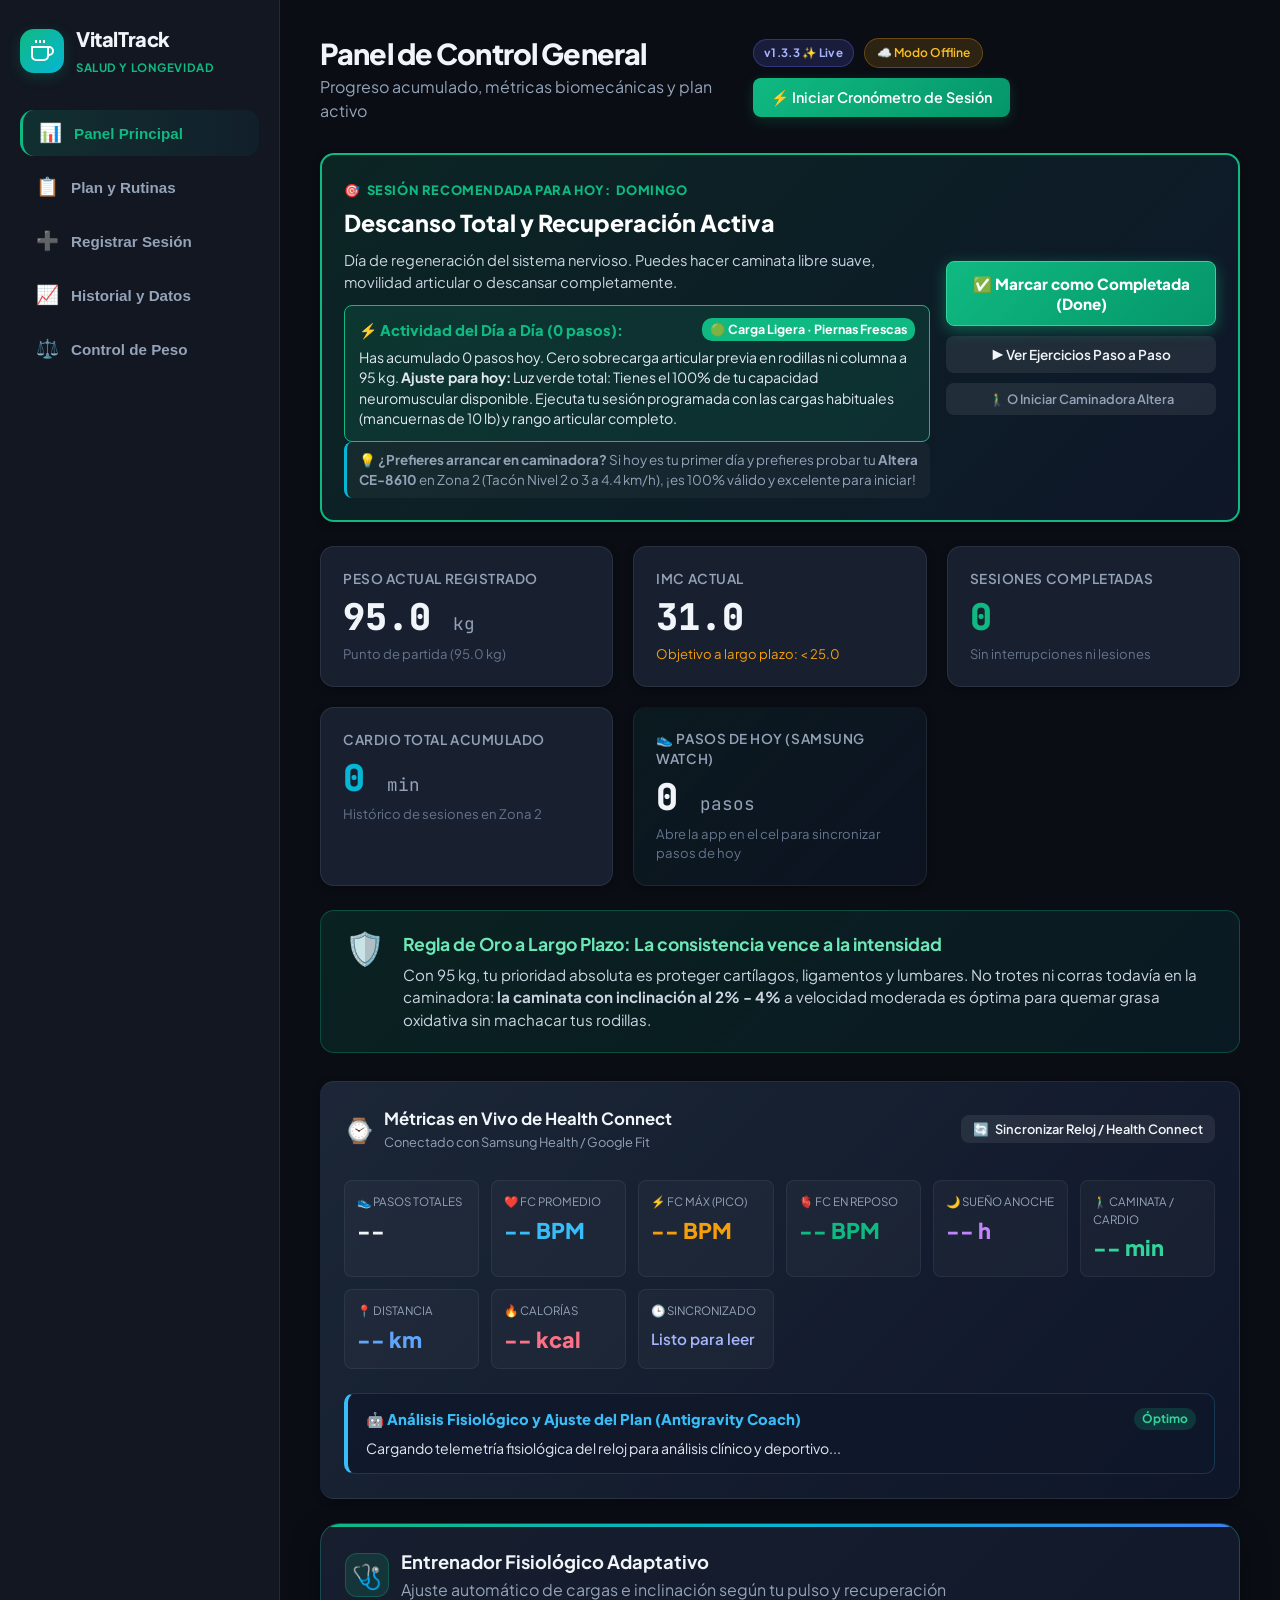
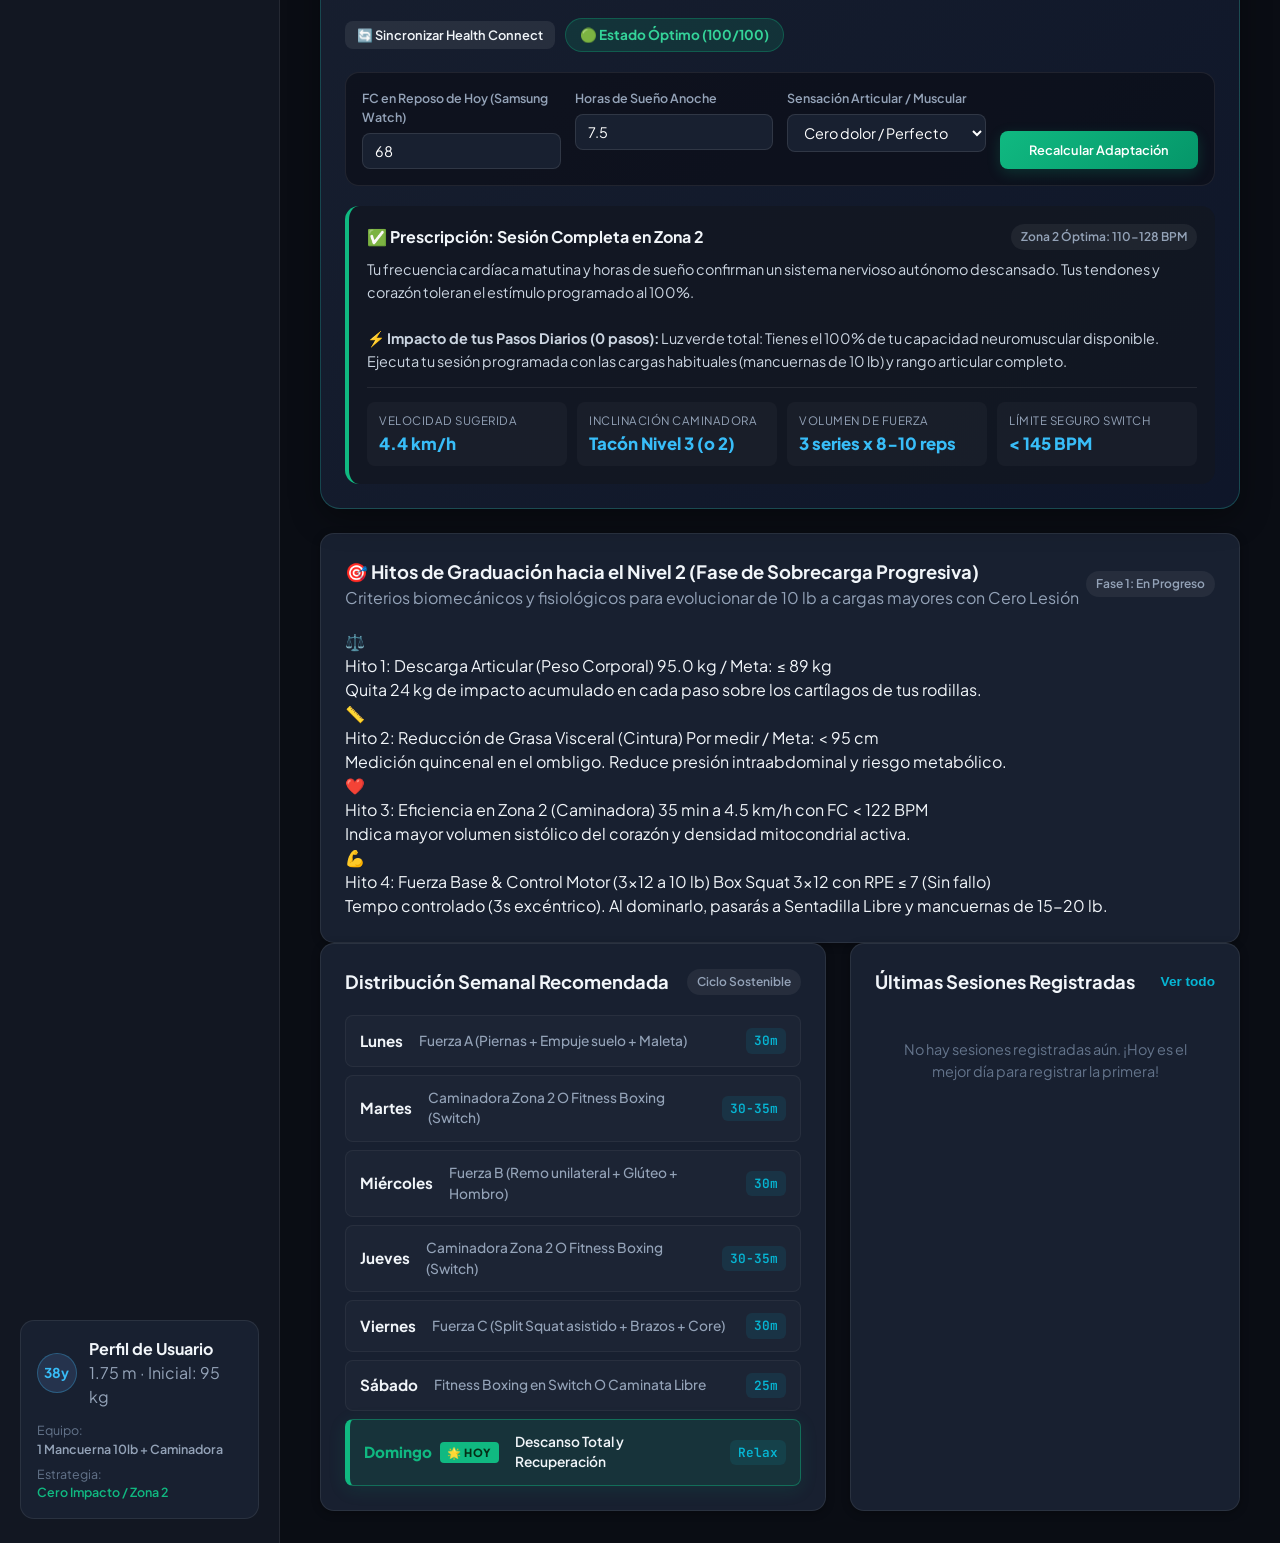
==== commit 82f22eb8: "Update index.html v1.3.0 mobile optimization and image support" ====
--- a/index.html
+++ b/index.html
@@ -310,6 +310,79 @@
           </div>
         </div>
 
+        <!-- PANEL DE HITOS Y GRADUACIÓN AL NIVEL 2 -->
+        <div class="card milestone-roadmap-card" id="milestones-tracker-section">
+          <div class="card-header">
+            <div>
+              <h3>🎯 Hitos de Graduación hacia el Nivel 2 (Fase de Sobrecarga Progresiva)</h3>
+              <p class="text-muted">Criterios biomecánicos y fisiológicos para evolucionar de 10 lb a cargas mayores con Cero Lesión</p>
+            </div>
+            <span class="badge-tag" id="milestone-status-badge">Fase 1: En Progreso</span>
+          </div>
+
+          <div class="milestones-grid">
+            <!-- Hito 1: Peso -->
+            <div class="milestone-item">
+              <div class="milestone-icon">⚖️</div>
+              <div class="milestone-content">
+                <div class="milestone-title-row">
+                  <span class="milestone-name">Hito 1: Descarga Articular (Peso Corporal)</span>
+                  <span class="milestone-val" id="ms-weight-val">95.0 kg / Meta: ≤ 89 kg</span>
+                </div>
+                <div class="milestone-progress-bar">
+                  <div class="milestone-progress-fill" id="ms-weight-fill" style="width: 10%;"></div>
+                </div>
+                <p class="milestone-hint">Quita 24 kg de impacto acumulado en cada paso sobre los cartílagos de tus rodillas.</p>
+              </div>
+            </div>
+
+            <!-- Hito 2: Cintura -->
+            <div class="milestone-item">
+              <div class="milestone-icon">📏</div>
+              <div class="milestone-content">
+                <div class="milestone-title-row">
+                  <span class="milestone-name">Hito 2: Reducción de Grasa Visceral (Cintura)</span>
+                  <span class="milestone-val" id="ms-waist-val">Por medir / Meta: &lt; 95 cm</span>
+                </div>
+                <div class="milestone-progress-bar">
+                  <div class="milestone-progress-fill" id="ms-waist-fill" style="width: 25%;"></div>
+                </div>
+                <p class="milestone-hint">Medición quincenal en el ombligo. Reduce presión intraabdominal y riesgo metabólico.</p>
+              </div>
+            </div>
+
+            <!-- Hito 3: Cardio Zona 2 -->
+            <div class="milestone-item">
+              <div class="milestone-icon">❤️</div>
+              <div class="milestone-content">
+                <div class="milestone-title-row">
+                  <span class="milestone-name">Hito 3: Eficiencia en Zona 2 (Caminadora)</span>
+                  <span class="milestone-val" id="ms-cardio-val">35 min a 4.5 km/h con FC &lt; 122 BPM</span>
+                </div>
+                <div class="milestone-progress-bar">
+                  <div class="milestone-progress-fill" id="ms-cardio-fill" style="width: 50%;"></div>
+                </div>
+                <p class="milestone-hint">Indica mayor volumen sistólico del corazón y densidad mitocondrial activa.</p>
+              </div>
+            </div>
+
+            <!-- Hito 4: Fuerza Base -->
+            <div class="milestone-item">
+              <div class="milestone-icon">💪</div>
+              <div class="milestone-content">
+                <div class="milestone-title-row">
+                  <span class="milestone-name">Hito 4: Fuerza Base & Control Motor (3x12 a 10 lb)</span>
+                  <span class="milestone-val" id="ms-strength-val">Box Squat 3x12 con RPE ≤ 7 (Sin fallo)</span>
+                </div>
+                <div class="milestone-progress-bar">
+                  <div class="milestone-progress-fill" id="ms-strength-fill" style="width: 40%;"></div>
+                </div>
+                <p class="milestone-hint">Tempo controlado (3s excéntrico). Al dominarlo, pasarás a Sentadilla Libre y mancuernas de 15-20 lb.</p>
+              </div>
+            </div>
+          </div>
+        </div>
+
         <!-- Acceso rápido a las fases y agenda de hoy -->
         <div class="dashboard-columns">
           <div class="card col-left">
@@ -591,6 +664,40 @@
           <span class="breadcrumb-separator">/</span>
           <span class="breadcrumb-current">Control de Peso y Medidas</span>
         </div>
+
+        <!-- CALENDARIO DE FRECUENCIA DE MEDICIONES -->
+        <div class="card schedule-metrics-card">
+          <div class="card-header">
+            <div>
+              <h3>📅 Calendario y Frecuencia Óptima de Medición</h3>
+              <p class="text-muted">Protocolo clínico para saber qué medir, cómo medirlo y evitar obsesión o ruido</p>
+            </div>
+            <span class="badge-tag">Guía Oficial</span>
+          </div>
+          <div class="freq-schedule-grid">
+            <div class="freq-schedule-item freq-daily">
+              <span class="freq-badge">⌚ DIARIO (Automático)</span>
+              <h4>Pasos, Sueño y FC en Reposo (RHR)</h4>
+              <p>Tu Samsung Galaxy Watch los lee al despertar. Entran automáticamente vía Health Connect o en el Asistente Adaptativo para regular la intensidad de tu caminadora.</p>
+            </div>
+            <div class="freq-schedule-item freq-weekly">
+              <span class="freq-badge">⚖️ SEMANAL (1 vez x semana)</span>
+              <h4>Peso Corporal en Ayunas</h4>
+              <p>Pésate una sola vez por semana (ej. viernes o domingos al despertar, tras ir al baño y sin ropa). Evita pesarte a diario para no confundir retención de líquidos con grasa.</p>
+            </div>
+            <div class="freq-schedule-item freq-biweekly">
+              <span class="freq-badge">📏 QUINCENAL (Cada 14 días)</span>
+              <h4>Circunferencia de Cintura</h4>
+              <p>Cinta métrica horizontal sobre la piel a la altura exacta del ombligo, sin apretar y sin meter la panza. Es el indicador más fidedigno de pérdida de grasa visceral real.</p>
+            </div>
+            <div class="freq-schedule-item freq-persession">
+              <span class="freq-badge">📝 POR SESIÓN (Al terminar)</span>
+              <h4>Esfuerzo Percibido (RPE) y Dolor Cero</h4>
+              <p>Registra de 1 a 10 qué tan exigente se sintió y verifica la casilla "Cero dolor articular". Si hay molestia en rodilla o lumbar, el sistema reduce la carga.</p>
+            </div>
+          </div>
+        </div>
+
         <div class="metrics-grid">
           <div class="card">
             <div class="card-header">
--- a/styles.css
+++ b/styles.css
@@ -1542,3 +1542,155 @@
   color: #e2e8f0;
   margin-bottom: 6px;
 }
+
+
+/* --- Navegación SPA y Mobile App Bar Avanzada --- */
+.label-full {
+  display: inline;
+}
+
+.label-short {
+  display: none;
+}
+
+.nav-breadcrumb-bar {
+  display: flex;
+  align-items: center;
+  gap: 10px;
+  margin-bottom: 18px;
+  padding: 8px 14px;
+  background: rgba(15, 23, 42, 0.65);
+  border: 1px solid rgba(255, 255, 255, 0.08);
+  border-radius: var(--radius-sm);
+  backdrop-filter: blur(8px);
+}
+
+.btn-breadcrumb-back {
+  background: rgba(56, 189, 248, 0.12);
+  border: 1px solid rgba(56, 189, 248, 0.3);
+  color: #38bdf8;
+  font-size: 0.82rem;
+  font-weight: 700;
+  padding: 6px 12px;
+  border-radius: 6px;
+  cursor: pointer;
+  display: inline-flex;
+  align-items: center;
+  gap: 6px;
+  transition: all 0.2s ease;
+  font-family: inherit;
+}
+
+.btn-breadcrumb-back:hover {
+  background: rgba(56, 189, 248, 0.22);
+  color: #fff;
+  transform: translateX(-2px);
+  border-color: #38bdf8;
+}
+
+.breadcrumb-separator {
+  color: rgba(255, 255, 255, 0.2);
+  font-size: 0.85rem;
+}
+
+.breadcrumb-current {
+  color: #94a3b8;
+  font-size: 0.84rem;
+  font-weight: 600;
+}
+
+@keyframes fadeInPane {
+  from {
+    opacity: 0;
+    transform: translateY(8px);
+  }
+  to {
+    opacity: 1;
+    transform: translateY(0);
+  }
+}
+
+.tab-pane.active {
+  display: block !important;
+  animation: fadeInPane 0.22s ease-out;
+}
+
+/* Optimización de Bottom Nav en Móviles */
+@media (max-width: 768px) {
+  .label-full {
+    display: none;
+  }
+  .label-short {
+    display: block;
+    font-size: 0.66rem;
+    letter-spacing: 0.1px;
+    margin-top: 1px;
+  }
+
+  .nav-menu {
+    height: 64px !important;
+    padding: 4px 6px max(8px, env(safe-area-inset-bottom)) 6px !important;
+    background: rgba(13, 18, 28, 0.98) !important;
+    border-top: 1px solid rgba(255, 255, 255, 0.1) !important;
+  }
+
+  .nav-item {
+    padding: 4px 2px !important;
+    border-radius: 6px !important;
+  }
+
+  .nav-item.nav-item-action {
+    position: relative;
+  }
+
+  .nav-item.nav-item-action .nav-icon-fab {
+    background: linear-gradient(135deg, #10b981, #059669);
+    color: white;
+    width: 38px;
+    height: 38px;
+    border-radius: 50%;
+    display: flex;
+    align-items: center;
+    justify-content: center;
+    margin-top: -14px;
+    box-shadow: 0 4px 14px rgba(16, 185, 129, 0.55);
+    border: 2px solid #0f172a;
+    font-size: 1rem;
+    transition: transform 0.15s ease;
+  }
+
+  .nav-item.nav-item-action:active .nav-icon-fab {
+    transform: scale(0.92);
+  }
+
+  .top-bar {
+    padding: 8px 4px !important;
+    margin-bottom: 12px !important;
+    flex-direction: row !important;
+    justify-content: space-between !important;
+    align-items: center !important;
+    border-bottom: 1px solid rgba(255, 255, 255, 0.06);
+  }
+
+  .top-bar h1 {
+    font-size: 1.15rem !important;
+    margin: 0 !important;
+  }
+
+  .top-bar p {
+    display: none !important;
+  }
+
+  .header-actions {
+    gap: 6px !important;
+  }
+
+  #btn-quick-workout {
+    padding: 6px 10px !important;
+    font-size: 0.78rem !important;
+  }
+
+  #app-version-badge {
+    display: none !important;
+  }
+}
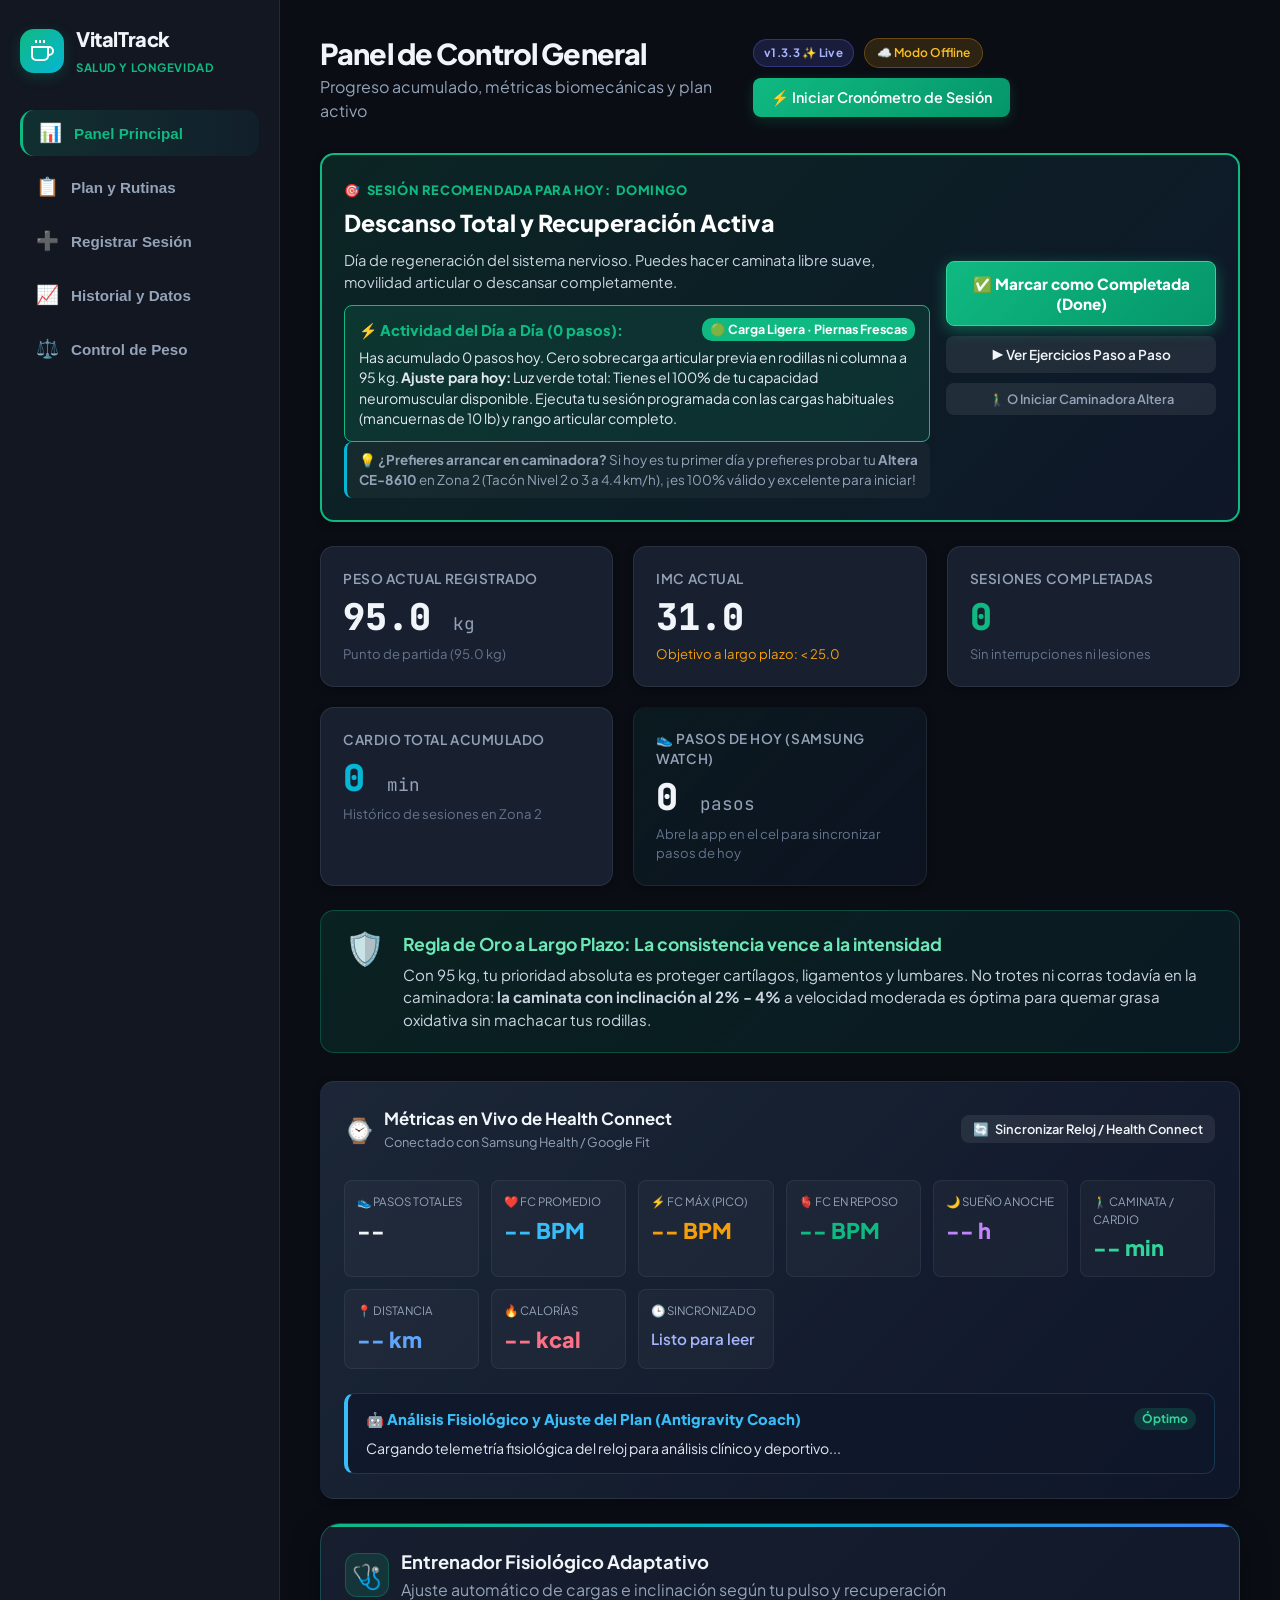
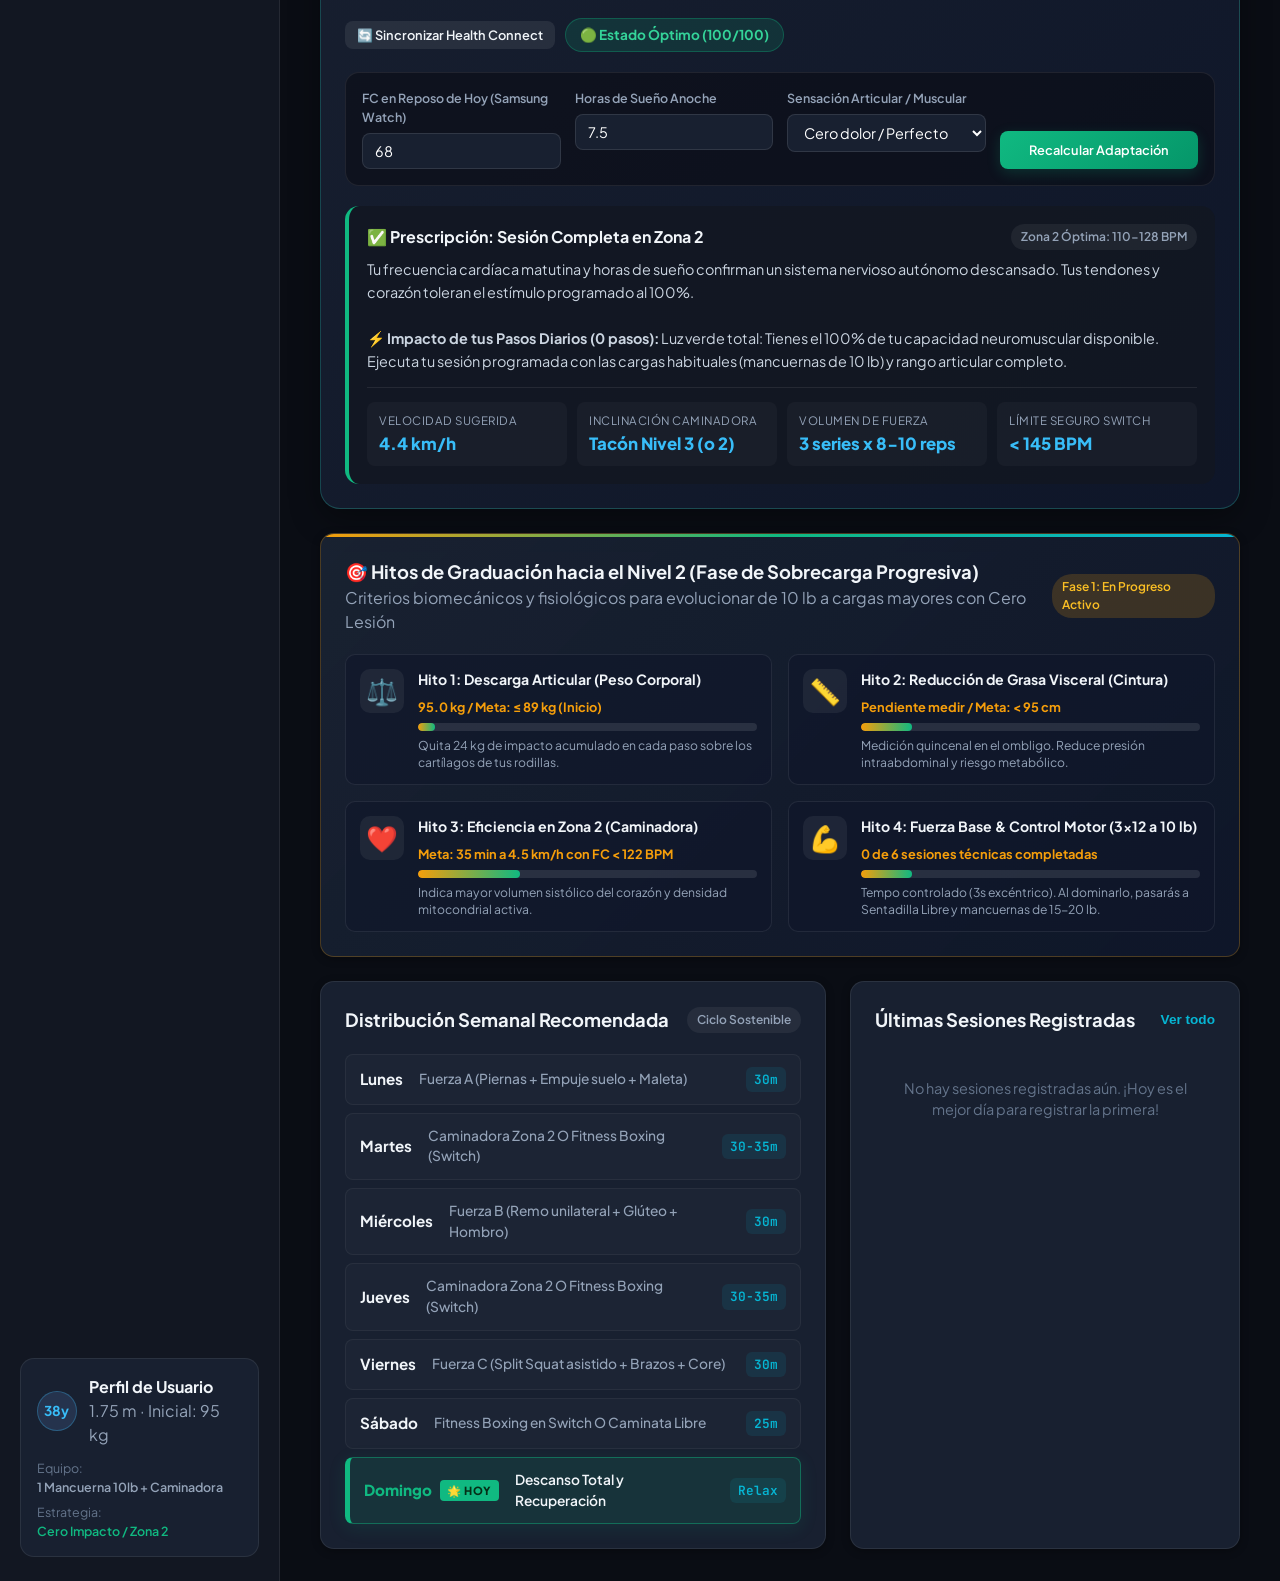
==== commit c06291b4: "Update index.html v1.3.0 mobile optimization and image support" ====
--- a/index.html
+++ b/index.html
@@ -2,7 +2,7 @@
 <html lang="es">
 <head>
   <meta charset="UTF-8">
-  <meta name="viewport" content="width=device-width, initial-scale=1.0, maximum-scale=1.0, user-scalable=no">
+  <meta name="viewport" content="width=device-width, initial-scale=1.0, maximum-scale=1.0, user-scalable=no, viewport-fit=cover">
   <title>Fitness Tracker & Plan a Largo Plazo</title>
   <meta name="theme-color" content="#0b0f19">
   <meta name="apple-mobile-web-app-capable" content="yes">
--- a/styles.css
+++ b/styles.css
@@ -1694,3 +1694,179 @@
     display: none !important;
   }
 }
+
+/* =========================================================
+   PANEL DE HITOS DE GRADUACIÓN Y CALENDARIO DE MEDICIÓN
+   ========================================================= */
+.milestone-roadmap-card {
+  margin-bottom: 24px;
+  background: linear-gradient(135deg, rgba(30, 41, 59, 0.75) 0%, rgba(15, 23, 42, 0.95) 100%);
+  border: 1px solid rgba(245, 158, 11, 0.25);
+  position: relative;
+  overflow: hidden;
+}
+
+.milestone-roadmap-card::before {
+  content: "";
+  position: absolute;
+  top: 0;
+  left: 0;
+  right: 0;
+  height: 3px;
+  background: linear-gradient(90deg, #f59e0b, #10b981, #06b6d4);
+}
+
+.milestones-grid {
+  display: grid;
+  grid-template-columns: repeat(auto-fit, minmax(280px, 1fr));
+  gap: 16px;
+  margin-top: 14px;
+}
+
+.milestone-item {
+  display: flex;
+  gap: 14px;
+  padding: 14px;
+  background: rgba(15, 23, 42, 0.6);
+  border: 1px solid rgba(255, 255, 255, 0.08);
+  border-radius: 10px;
+  align-items: flex-start;
+  transition: transform 0.2s ease, border-color 0.2s ease;
+}
+
+.milestone-item:hover {
+  transform: translateY(-2px);
+  border-color: rgba(245, 158, 11, 0.4);
+}
+
+.milestone-icon {
+  font-size: 1.6rem;
+  background: rgba(255, 255, 255, 0.06);
+  width: 44px;
+  height: 44px;
+  border-radius: 10px;
+  display: flex;
+  align-items: center;
+  justify-content: center;
+  flex-shrink: 0;
+}
+
+.milestone-content {
+  flex: 1;
+  min-width: 0;
+}
+
+.milestone-title-row {
+  display: flex;
+  justify-content: space-between;
+  align-items: center;
+  gap: 8px;
+  margin-bottom: 6px;
+  flex-wrap: wrap;
+}
+
+.milestone-name {
+  font-size: 0.88rem;
+  font-weight: 700;
+  color: #f1f5f9;
+}
+
+.milestone-val {
+  font-size: 0.8rem;
+  font-weight: 700;
+  color: #f59e0b;
+}
+
+.milestone-progress-bar {
+  width: 100%;
+  height: 8px;
+  background: rgba(255, 255, 255, 0.1);
+  border-radius: 4px;
+  overflow: hidden;
+  margin: 6px 0;
+}
+
+.milestone-progress-fill {
+  height: 100%;
+  background: linear-gradient(90deg, #f59e0b, #10b981);
+  border-radius: 4px;
+  transition: width 0.6s cubic-bezier(0.4, 0, 0.2, 1);
+}
+
+.milestone-hint {
+  font-size: 0.76rem;
+  color: #94a3b8;
+  margin: 0;
+  line-height: 1.35;
+}
+
+/* Calendario de Frecuencia de Mediciones */
+.schedule-metrics-card {
+  margin-bottom: 24px;
+  border: 1px solid rgba(56, 189, 248, 0.25);
+  background: linear-gradient(135deg, rgba(30, 41, 59, 0.75) 0%, rgba(15, 23, 42, 0.95) 100%);
+}
+
+.freq-schedule-grid {
+  display: grid;
+  grid-template-columns: repeat(auto-fit, minmax(220px, 1fr));
+  gap: 14px;
+  margin-top: 14px;
+}
+
+.freq-schedule-item {
+  padding: 14px;
+  border-radius: 10px;
+  background: rgba(15, 23, 42, 0.65);
+  border: 1px solid rgba(255, 255, 255, 0.08);
+  display: flex;
+  flex-direction: column;
+  gap: 6px;
+}
+
+.freq-badge {
+  display: inline-block;
+  align-self: flex-start;
+  font-size: 0.72rem;
+  font-weight: 800;
+  padding: 3px 8px;
+  border-radius: 6px;
+  letter-spacing: 0.02em;
+}
+
+.freq-daily .freq-badge {
+  background: rgba(56, 189, 248, 0.15);
+  color: #38bdf8;
+  border: 1px solid rgba(56, 189, 248, 0.3);
+}
+
+.freq-weekly .freq-badge {
+  background: rgba(16, 185, 129, 0.15);
+  color: #34d399;
+  border: 1px solid rgba(16, 185, 129, 0.3);
+}
+
+.freq-biweekly .freq-badge {
+  background: rgba(245, 158, 11, 0.15);
+  color: #fbbf24;
+  border: 1px solid rgba(245, 158, 11, 0.3);
+}
+
+.freq-persession .freq-badge {
+  background: rgba(168, 85, 247, 0.15);
+  color: #c084fc;
+  border: 1px solid rgba(168, 85, 247, 0.3);
+}
+
+.freq-schedule-item h4 {
+  font-size: 0.9rem;
+  margin: 4px 0 2px 0;
+  color: #f1f5f9;
+}
+
+.freq-schedule-item p {
+  font-size: 0.78rem;
+  color: #94a3b8;
+  line-height: 1.4;
+  margin: 0;
+}
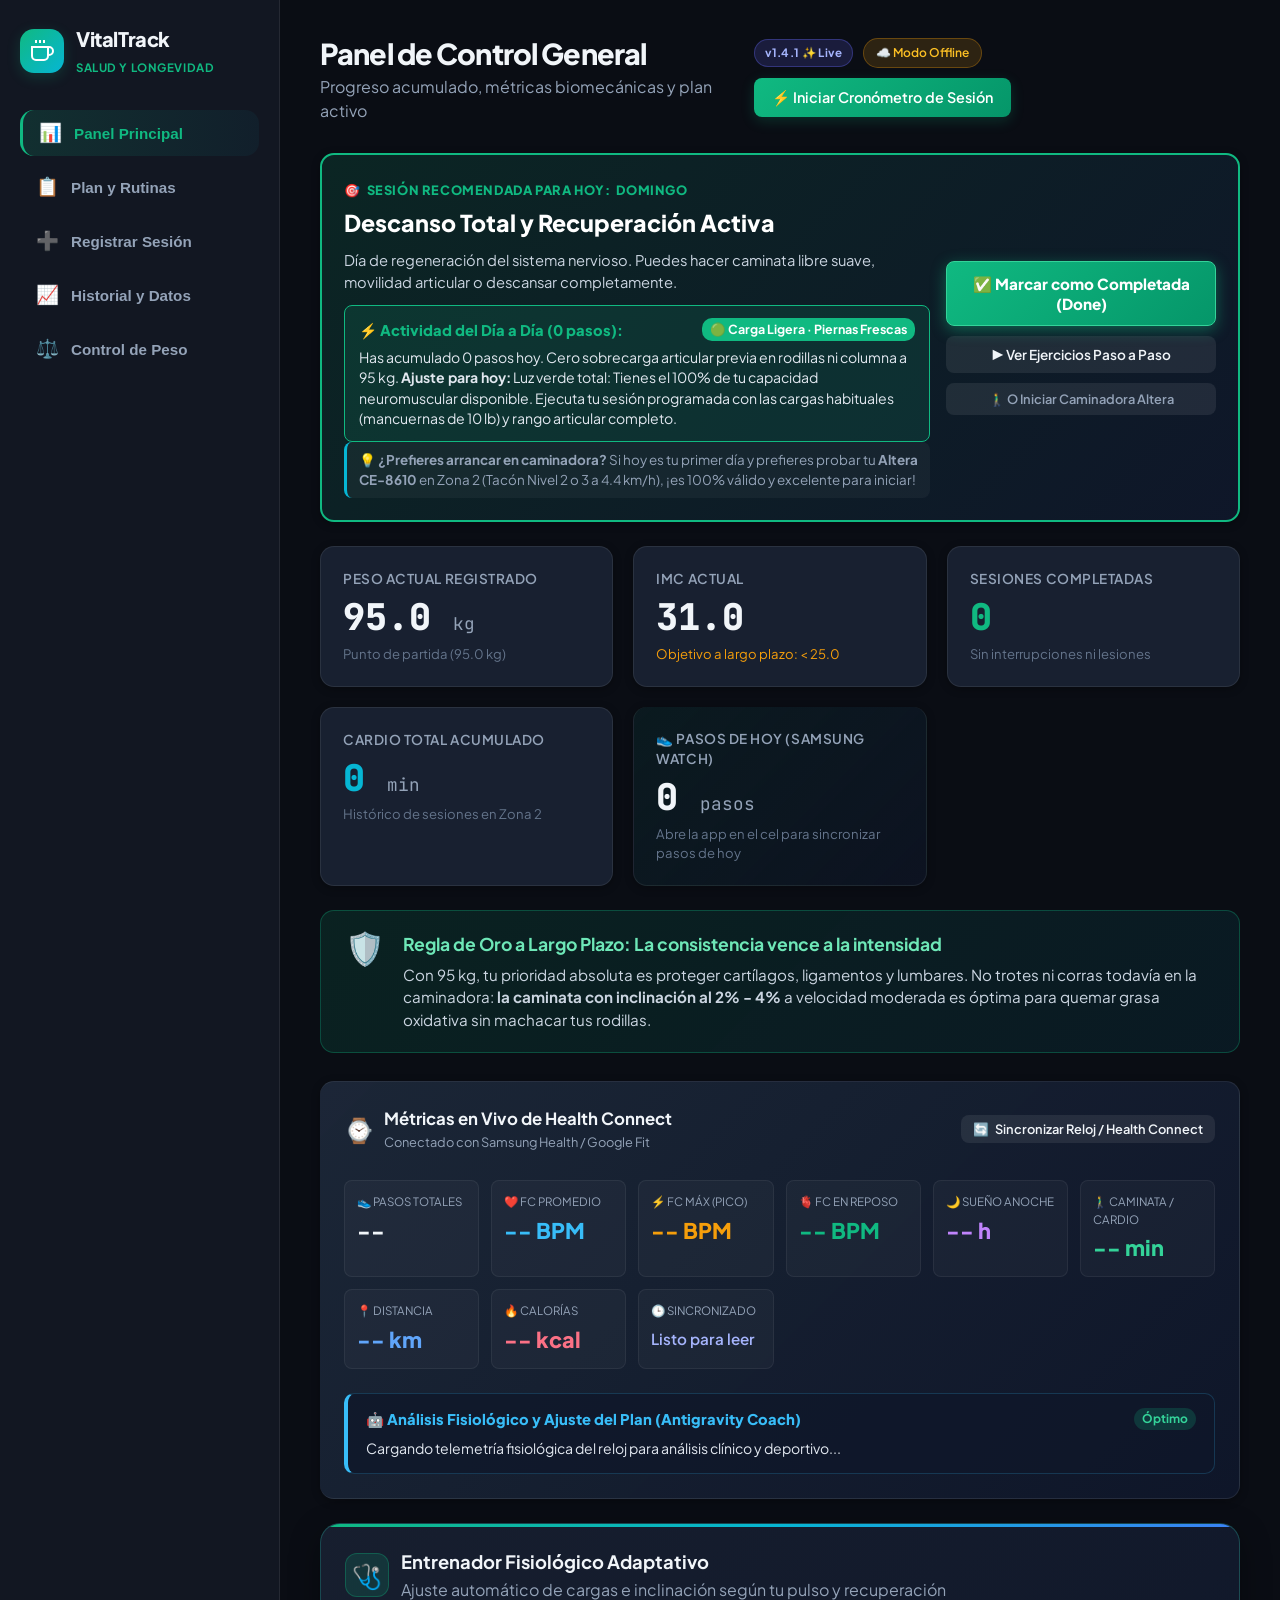
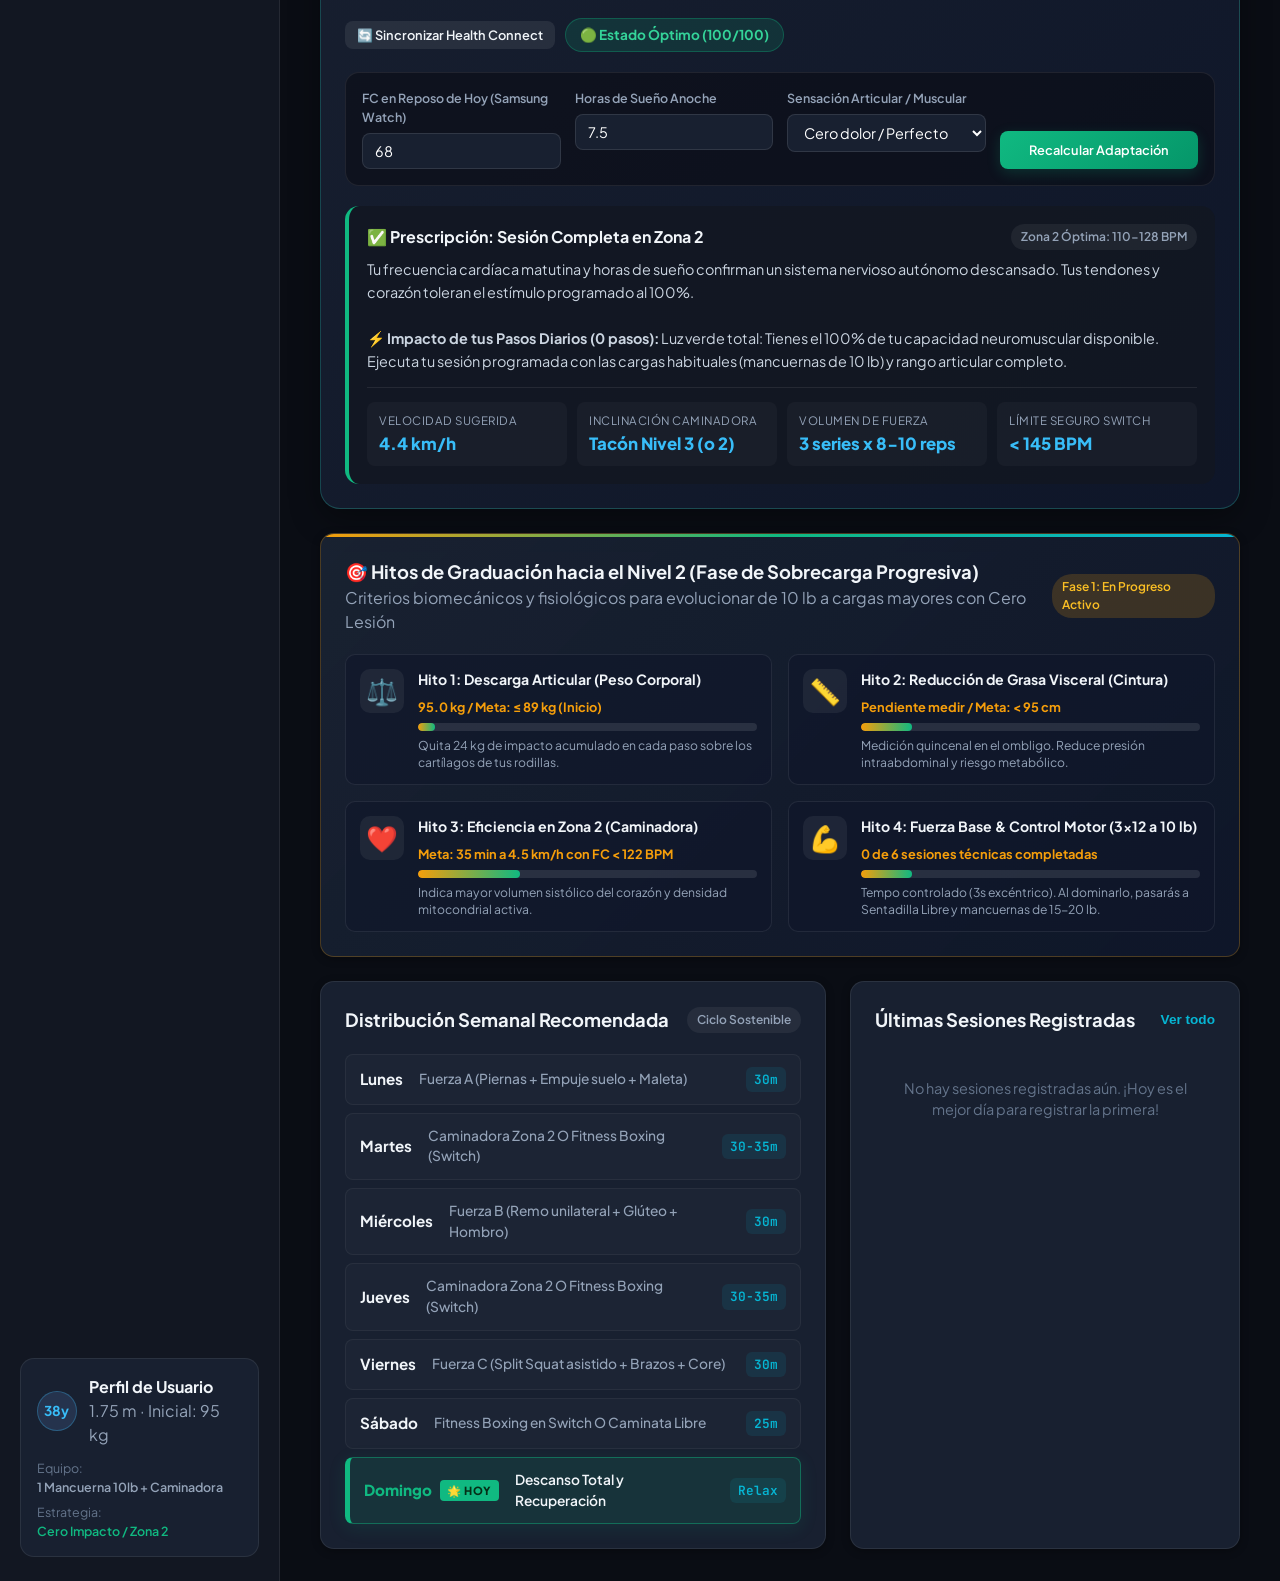
==== commit 3b6308a0: "v1.4.1: Registro individual modular de métricas y parámetros - index.html" ====
--- a/index.html
+++ b/index.html
@@ -88,7 +88,7 @@
           <p class="text-muted" id="page-subtitle">Progreso acumulado, métricas biomecánicas y plan activo</p>
         </div>
         <div class="header-actions" style="display: flex; align-items: center; gap: 10px; flex-wrap: wrap;">
-          <span id="app-version-badge" style="font-size: 0.72rem; color: #a5b4fc; background: rgba(99, 102, 241, 0.18); border: 1px solid rgba(99, 102, 241, 0.35); padding: 4px 10px; border-radius: 20px; font-weight: 700; letter-spacing: 0.3px;">v1.3.3 ✨ Live</span>
+          <span id="app-version-badge" style="font-size: 0.72rem; color: #a5b4fc; background: rgba(99, 102, 241, 0.18); border: 1px solid rgba(99, 102, 241, 0.35); padding: 4px 10px; border-radius: 20px; font-weight: 700; letter-spacing: 0.3px;">v1.4.1 ✨ Live</span>
           <span id="sync-cloud-status" class="readiness-pill readiness-green" style="font-size: 0.75rem; padding: 5px 12px; font-weight: 600;">
             ☁️ Nube Activa
           </span>
@@ -699,48 +699,218 @@
         </div>
 
         <div class="metrics-grid">
-          <div class="card">
-            <div class="card-header">
-              <h3>Registro Periódico de Peso y Medidas</h3>
-              <span class="text-muted">Recomendación: Pésate 1 vez a la semana en ayunas</span>
-            </div>
-
-            <form id="metrics-form">
-              <div class="form-grid">
-                <div class="form-group">
-                  <label for="metric-date">Fecha de Medición</label>
-                  <input type="date" id="metric-date" required>
-                </div>
-                <div class="form-group">
-                  <label for="metric-weight">Peso Corporal (kg)</label>
-                  <input type="number" step="0.1" id="metric-weight" placeholder="Ej. 94.5" required>
-                </div>
-                <div class="form-group">
-                  <label for="metric-waist">Cintura a nivel del ombligo (cm)</label>
-                  <input type="number" step="0.5" id="metric-waist" placeholder="Ej. 102">
-                </div>
-                <div class="form-group">
-                  <label for="metric-energy">Nivel de Energía General</label>
-                  <select id="metric-energy">
-                    <option value="Excelente">Excelente (vital, descansado)</option>
-                    <option value="Bueno" selected>Bueno (normal y activo)</option>
-                    <option value="Regular">Regular (algo de fatiga acumulada)</option>
-                    <option value="Bajo">Bajo (requiere más descanso/sueño)</option>
-                  </select>
-                </div>
-                <div class="form-group">
-                  <label for="metric-rhr">FC en Reposo al Despertar (BPM)</label>
-                  <input type="number" id="metric-rhr" placeholder="Ej. 68 (Samsung Health)">
-                </div>
-                <div class="form-group">
-                  <label for="metric-sleep">Horas de Sueño Anoche</label>
-                  <input type="number" step="0.5" id="metric-sleep" placeholder="Ej. 7.5">
-                </div>
-              </div>
-              <div class="form-actions">
-                <button type="submit" class="btn btn-primary">Registrar Medición</button>
-              </div>
-            </form>
+          <!-- HUB DE REGISTRO INDIVIDUAL DE PARÁMETROS -->
+          <div class="card individual-metrics-hub-card">
+            <div class="card-header" style="flex-direction: column; align-items: flex-start; gap: 6px;">
+              <div style="display: flex; justify-content: space-between; align-items: center; width: 100%; flex-wrap: wrap; gap: 8px;">
+                <h3 style="margin: 0; font-size: 1.22rem; color: #f8fafc; display: flex; align-items: center; gap: 8px;">
+                  <span>🎯</span> Registro Individual de Parámetros y Métricas
+                </h3>
+                <span class="badge-tag" style="background: rgba(16, 185, 129, 0.2); color: #34d399; border: 1px solid rgba(16, 185, 129, 0.4); padding: 4px 10px; border-radius: 20px; font-weight: 700;">Medición Modular</span>
+              </div>
+              <p class="text-muted" style="margin: 0; font-size: 0.88rem; line-height: 1.4;">
+                Registra cada parámetro por separado a su propio ritmo sin verte obligado a llenar todo a la vez. Cada medición se guarda de forma independiente.
+              </p>
+            </div>
+
+            <!-- Selector rápido de vista de métrica -->
+            <div class="metric-quick-selector-bar">
+              <button type="button" class="metric-filter-pill active" onclick="filterMetricCards('all')" id="pill-metric-all">🌟 Todas las Métricas</button>
+              <button type="button" class="metric-filter-pill" onclick="filterMetricCards('weight')" id="pill-metric-weight">⚖️ Peso (Semanal)</button>
+              <button type="button" class="metric-filter-pill" onclick="filterMetricCards('waist')" id="pill-metric-waist">📏 Cintura (Quincenal)</button>
+              <button type="button" class="metric-filter-pill" onclick="filterMetricCards('rhr')" id="pill-metric-rhr">💓 FC Reposo (Diario)</button>
+              <button type="button" class="metric-filter-pill" onclick="filterMetricCards('sleep')" id="pill-metric-sleep">😴 Sueño (Diario)</button>
+              <button type="button" class="metric-filter-pill" onclick="filterMetricCards('energy')" id="pill-metric-energy">⚡ Energía (Diario)</button>
+            </div>
+
+            <!-- Contenedor de Tarjetas Individuales -->
+            <div class="individual-metric-cards-grid" id="individual-metric-cards-container">
+              
+              <!-- 1. Tarjeta Individual de Peso -->
+              <div class="single-metric-card card-metric-weight" data-metric-type="weight">
+                <div class="single-metric-header">
+                  <div class="single-metric-title-group">
+                    <span class="single-metric-icon">⚖️</span>
+                    <div>
+                      <h4>Peso Corporal</h4>
+                      <span class="single-metric-freq">Semanal · En ayunas al despertar</span>
+                    </div>
+                  </div>
+                  <div class="single-metric-last-badge" id="badge-last-weight">Último: 95.0 kg</div>
+                </div>
+                <div class="single-metric-body">
+                  <div class="single-metric-input-row">
+                    <div class="input-with-unit">
+                      <input type="number" step="0.1" id="indiv-weight-val" placeholder="Ej. 94.2" class="metric-single-input">
+                      <span class="input-unit-label">kg</span>
+                    </div>
+                    <input type="date" id="indiv-weight-date" class="metric-date-input">
+                  </div>
+                  <div class="single-metric-hint" id="hint-weight-imc">Meta: ≤ 89.0 kg · Altura: 1.75 m</div>
+                  <button type="button" class="btn btn-primary btn-sm btn-save-indiv" onclick="saveIndividualMetric('weight')">
+                    <span>💾 Guardar Peso</span>
+                  </button>
+                </div>
+              </div>
+
+              <!-- 2. Tarjeta Individual de Cintura -->
+              <div class="single-metric-card card-metric-waist" data-metric-type="waist">
+                <div class="single-metric-header">
+                  <div class="single-metric-title-group">
+                    <span class="single-metric-icon">📏</span>
+                    <div>
+                      <h4>Circunferencia de Cintura</h4>
+                      <span class="single-metric-freq">Quincenal · Ombligo relajado</span>
+                    </div>
+                  </div>
+                  <div class="single-metric-last-badge" id="badge-last-waist">Último: Pendiente</div>
+                </div>
+                <div class="single-metric-body">
+                  <div class="single-metric-input-row">
+                    <div class="input-with-unit">
+                      <input type="number" step="0.5" id="indiv-waist-val" placeholder="Ej. 101.5" class="metric-single-input">
+                      <span class="input-unit-label">cm</span>
+                    </div>
+                    <input type="date" id="indiv-waist-date" class="metric-date-input">
+                  </div>
+                  <div class="single-metric-hint">Meta clínica: &lt; 95 cm (Grasa visceral segura)</div>
+                  <button type="button" class="btn btn-primary btn-sm btn-save-indiv" onclick="saveIndividualMetric('waist')">
+                    <span>💾 Guardar Cintura</span>
+                  </button>
+                </div>
+              </div>
+
+              <!-- 3. Tarjeta Individual de FC Reposo -->
+              <div class="single-metric-card card-metric-rhr" data-metric-type="rhr">
+                <div class="single-metric-header">
+                  <div class="single-metric-title-group">
+                    <span class="single-metric-icon">💓</span>
+                    <div>
+                      <h4>FC en Reposo (RHR)</h4>
+                      <span class="single-metric-freq">Diario · Galaxy Watch al despertar</span>
+                    </div>
+                  </div>
+                  <div class="single-metric-last-badge" id="badge-last-rhr">Último: 68 BPM</div>
+                </div>
+                <div class="single-metric-body">
+                  <div class="single-metric-input-row">
+                    <div class="input-with-unit">
+                      <input type="number" step="1" id="indiv-rhr-val" placeholder="Ej. 66" class="metric-single-input">
+                      <span class="input-unit-label">BPM</span>
+                    </div>
+                    <input type="date" id="indiv-rhr-date" class="metric-date-input">
+                  </div>
+                  <div class="single-metric-hint">Zona óptima de recuperación: 58 a 72 BPM</div>
+                  <button type="button" class="btn btn-primary btn-sm btn-save-indiv" onclick="saveIndividualMetric('rhr')">
+                    <span>💾 Guardar FC Reposo</span>
+                  </button>
+                </div>
+              </div>
+
+              <!-- 4. Tarjeta Individual de Horas de Sueño -->
+              <div class="single-metric-card card-metric-sleep" data-metric-type="sleep">
+                <div class="single-metric-header">
+                  <div class="single-metric-title-group">
+                    <span class="single-metric-icon">😴</span>
+                    <div>
+                      <h4>Horas de Sueño</h4>
+                      <span class="single-metric-freq">Diario · Noche previa</span>
+                    </div>
+                  </div>
+                  <div class="single-metric-last-badge" id="badge-last-sleep">Último: 7.5 h</div>
+                </div>
+                <div class="single-metric-body">
+                  <div class="single-metric-input-row">
+                    <div class="input-with-unit">
+                      <input type="number" step="0.5" id="indiv-sleep-val" placeholder="Ej. 7.5" class="metric-single-input">
+                      <span class="input-unit-label">horas</span>
+                    </div>
+                    <input type="date" id="indiv-sleep-date" class="metric-date-input">
+                  </div>
+                  <div class="single-metric-hint">Meta regenerativa: 7.0 a 8.5 horas continuas</div>
+                  <button type="button" class="btn btn-primary btn-sm btn-save-indiv" onclick="saveIndividualMetric('sleep')">
+                    <span>💾 Guardar Horas de Sueño</span>
+                  </button>
+                </div>
+              </div>
+
+              <!-- 5. Tarjeta Individual de Nivel de Energía -->
+              <div class="single-metric-card card-metric-energy" data-metric-type="energy">
+                <div class="single-metric-header">
+                  <div class="single-metric-title-group">
+                    <span class="single-metric-icon">⚡</span>
+                    <div>
+                      <h4>Sensación de Energía</h4>
+                      <span class="single-metric-freq">Diario · Disposición física</span>
+                    </div>
+                  </div>
+                  <div class="single-metric-last-badge" id="badge-last-energy">Último: Bueno</div>
+                </div>
+                <div class="single-metric-body">
+                  <div class="single-metric-input-row">
+                    <select id="indiv-energy-val" class="metric-single-select">
+                      <option value="Excelente">⚡ Excelente (vital y recuperado)</option>
+                      <option value="Bueno" selected>👍 Bueno (activo y normal)</option>
+                      <option value="Regular">😐 Regular (fatiga leve)</option>
+                      <option value="Bajo">🔋 Bajo (requiere descanso)</option>
+                    </select>
+                    <input type="date" id="indiv-energy-date" class="metric-date-input">
+                  </div>
+                  <div class="single-metric-hint">Ajusta automáticamente el Asistente Adaptativo</div>
+                  <button type="button" class="btn btn-primary btn-sm btn-save-indiv" onclick="saveIndividualMetric('energy')">
+                    <span>💾 Guardar Energía</span>
+                  </button>
+                </div>
+              </div>
+            </div>
+
+            <!-- Notificación Toast de Éxito al Registrar -->
+            <div id="indiv-metric-toast" class="indiv-metric-toast" style="display: none;"></div>
+
+            <!-- Acordeón colapsable para formulario completo combinado -->
+            <details class="full-metric-accordion">
+              <summary class="full-metric-summary">
+                <span>📋 ¿Prefieres capturar todo junto en un solo formulario? (Haz clic aquí)</span>
+              </summary>
+              <div class="full-metric-body">
+                <form id="metrics-form">
+                  <div class="form-grid">
+                    <div class="form-group">
+                      <label for="metric-date">Fecha de Medición</label>
+                      <input type="date" id="metric-date">
+                    </div>
+                    <div class="form-group">
+                      <label for="metric-weight">Peso Corporal (kg)</label>
+                      <input type="number" step="0.1" id="metric-weight" placeholder="Ej. 94.5">
+                    </div>
+                    <div class="form-group">
+                      <label for="metric-waist">Cintura a nivel del ombligo (cm)</label>
+                      <input type="number" step="0.5" id="metric-waist" placeholder="Ej. 102">
+                    </div>
+                    <div class="form-group">
+                      <label for="metric-energy">Nivel de Energía General</label>
+                      <select id="metric-energy">
+                        <option value="Excelente">Excelente (vital, descansado)</option>
+                        <option value="Bueno" selected>Bueno (normal y activo)</option>
+                        <option value="Regular">Regular (algo de fatiga acumulada)</option>
+                        <option value="Bajo">Bajo (requiere más descanso/sueño)</option>
+                      </select>
+                    </div>
+                    <div class="form-group">
+                      <label for="metric-rhr">FC en Reposo al Despertar (BPM)</label>
+                      <input type="number" id="metric-rhr" placeholder="Ej. 68">
+                    </div>
+                    <div class="form-group">
+                      <label for="metric-sleep">Horas de Sueño Anoche</label>
+                      <input type="number" step="0.5" id="metric-sleep" placeholder="Ej. 7.5">
+                    </div>
+                  </div>
+                  <div class="form-actions" style="margin-top: 14px;">
+                    <button type="submit" class="btn btn-secondary btn-sm">Guardar Fila Combinada</button>
+                  </div>
+                </form>
+              </div>
+            </details>
           </div>
 
           <div class="card">
--- a/styles.css
+++ b/styles.css
@@ -824,7 +824,7 @@
   }
 }
 
-@media (max-width: 768px) {
+@media (max-width: 992px), (max-height: 580px) {
   .app-layout {
     flex-direction: column;
     min-height: 100vh;
@@ -832,11 +832,7 @@
 
   /* Barra de Navegación Inferior Flotante (Estilo App Nativa) */
   .sidebar {
-    width: 100%;
-    padding: 10px 14px 6px 14px;
-    background: #0f172a;
-    border-right: none;
-    border-bottom: 1px solid rgba(255, 255, 255, 0.08);
+    display: none !important; /* Ocultar sidebar vertical en móviles tanto vertical como horizontal */
   }
 
   .sidebar .brand {
@@ -1475,7 +1471,7 @@
   margin-bottom: 12px;
 }
 
-@media (max-width: 768px) {
+@media (max-width: 992px), (max-height: 580px) {
   .guide-grid-2col {
     grid-template-columns: 1fr;
   }
@@ -1616,7 +1612,7 @@
 }
 
 /* Optimización de Bottom Nav en Móviles */
-@media (max-width: 768px) {
+@media (max-width: 992px), (max-height: 580px) {
   .label-full {
     display: none;
   }
@@ -1870,3 +1866,118 @@
   line-height: 1.4;
   margin: 0;
 }
+
+/* =========================================================
+   OPTIMIZACIONES ESPECÍFICAS PARA MÓVIL EN MODO HORIZONTAL (LANDSCAPE)
+   ========================================================= */
+@media (orientation: landscape) and (max-height: 580px) {
+  .app-layout {
+    flex-direction: column !important;
+  }
+  
+  .sidebar {
+    display: none !important;
+  }
+  
+  .main-content {
+    padding: 8px 14px 54px 14px !important;
+    width: 100% !important;
+    max-width: 100vw !important;
+  }
+  
+  .top-bar {
+    padding: 4px 6px !important;
+    margin-bottom: 8px !important;
+  }
+  
+  .top-bar h1 {
+    font-size: 1.05rem !important;
+  }
+  
+  .nav-menu {
+    height: 48px !important;
+    padding: 2px 8px !important;
+  }
+  
+  .nav-item {
+    padding: 2px 2px !important;
+  }
+  
+  .nav-icon {
+    font-size: 0.95rem !important;
+  }
+  
+  .label-short {
+    font-size: 0.58rem !important;
+  }
+  
+  .nav-item.nav-item-action .nav-icon-fab {
+    width: 32px !important;
+    height: 32px !important;
+    margin-top: -6px !important;
+    font-size: 0.85rem !important;
+  }
+  
+  .dashboard-columns {
+    grid-template-columns: 1fr 1fr !important;
+    gap: 12px !important;
+  }
+  
+  .stats-grid {
+    grid-template-columns: repeat(4, 1fr) !important;
+    gap: 8px !important;
+  }
+  
+  .stat-card {
+    padding: 8px 10px !important;
+  }
+  
+  .stat-value {
+    font-size: 1.25rem !important;
+  }
+  
+  .coach-card {
+    padding: 12px !important;
+    margin-bottom: 12px !important;
+  }
+  
+  .adaptive-params-grid {
+    grid-template-columns: repeat(4, 1fr) !important;
+    gap: 6px !important;
+  }
+  
+  .param-item {
+    padding: 6px 8px !important;
+  }
+  
+  .param-value {
+    font-size: 0.92rem !important;
+  }
+  
+  .routines-nav {
+    display: flex !important;
+    flex-wrap: nowrap !important;
+    overflow-x: auto !important;
+    -webkit-overflow-scrolling: touch !important;
+    gap: 6px !important;
+    margin-bottom: 10px !important;
+  }
+  
+  .sub-tab-btn {
+    flex-shrink: 0 !important;
+    padding: 6px 10px !important;
+    font-size: 0.78rem !important;
+    white-space: nowrap !important;
+  }
+  
+  .milestones-grid {
+    grid-template-columns: repeat(2, 1fr) !important;
+    gap: 10px !important;
+  }
+  
+  .video-modal-dialog {
+    max-width: 95vw !important;
+    max-height: 94vh !important;
+  }
+}
+
